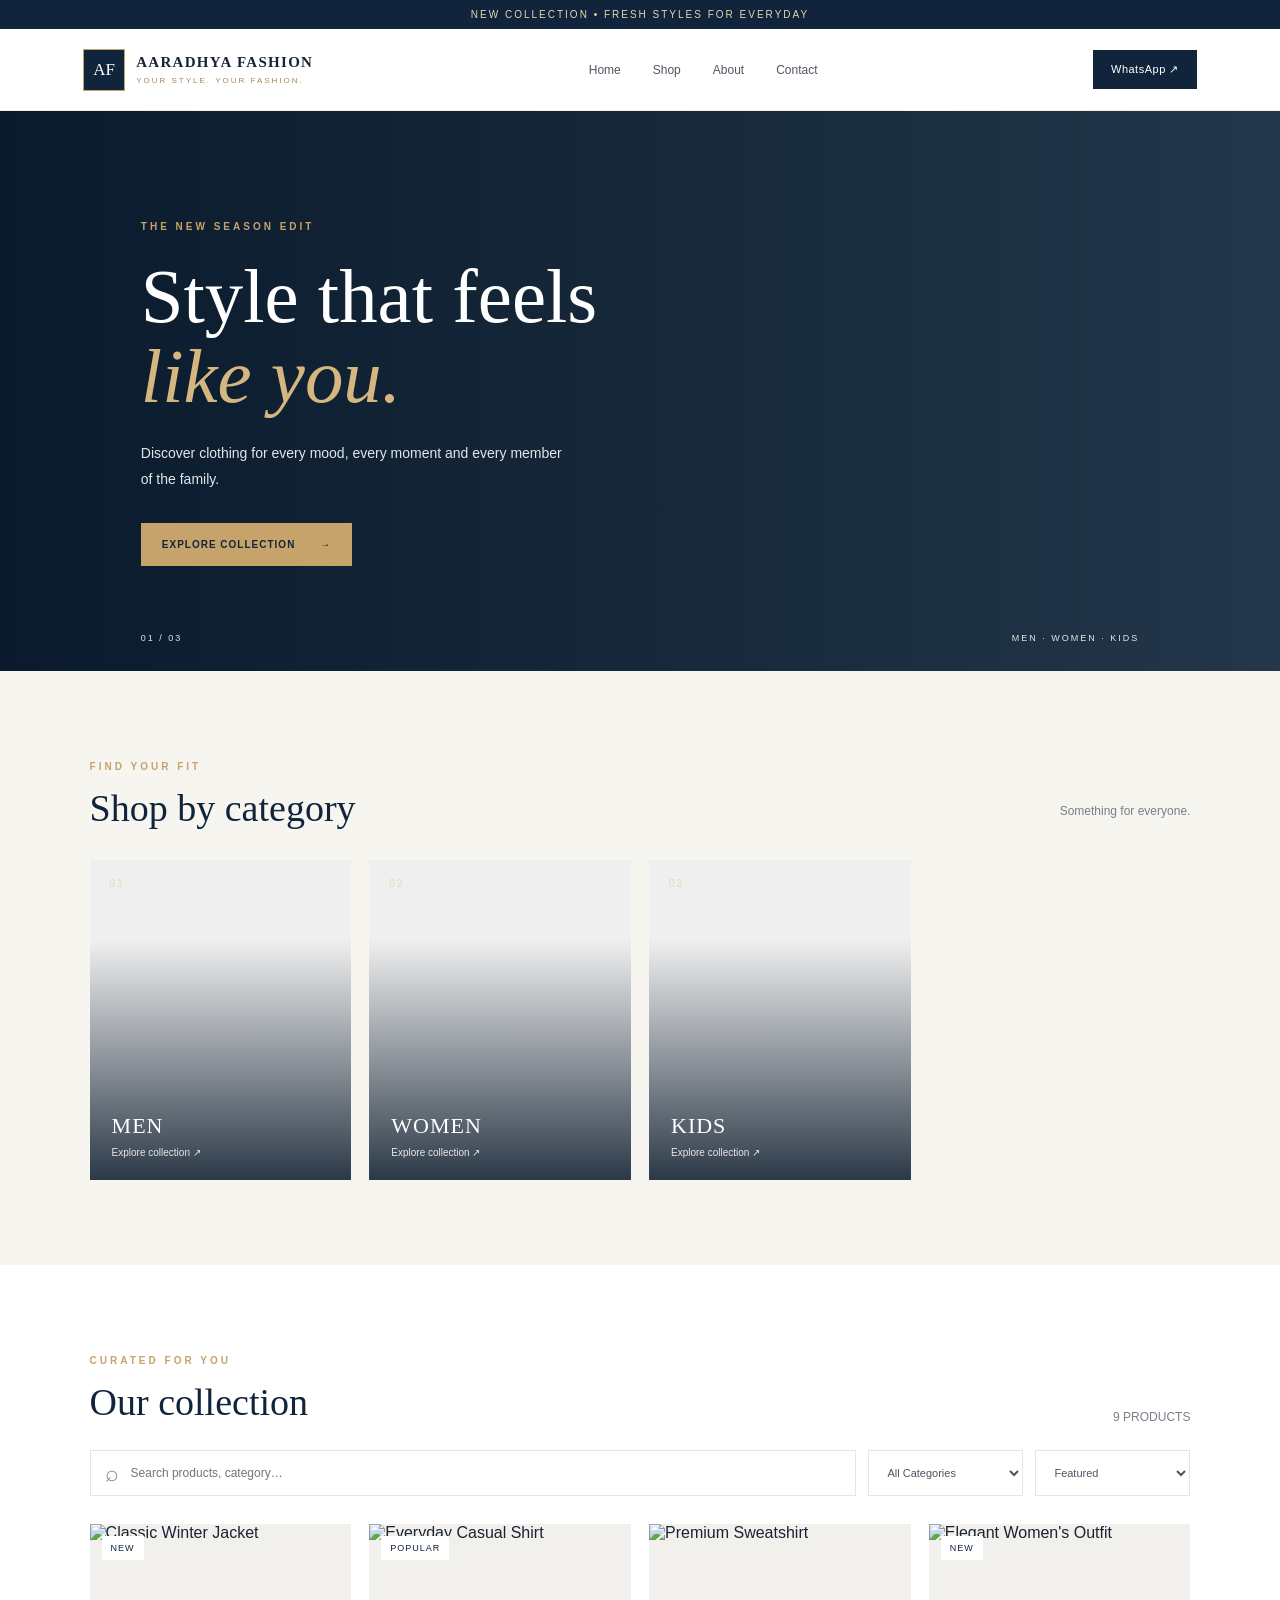
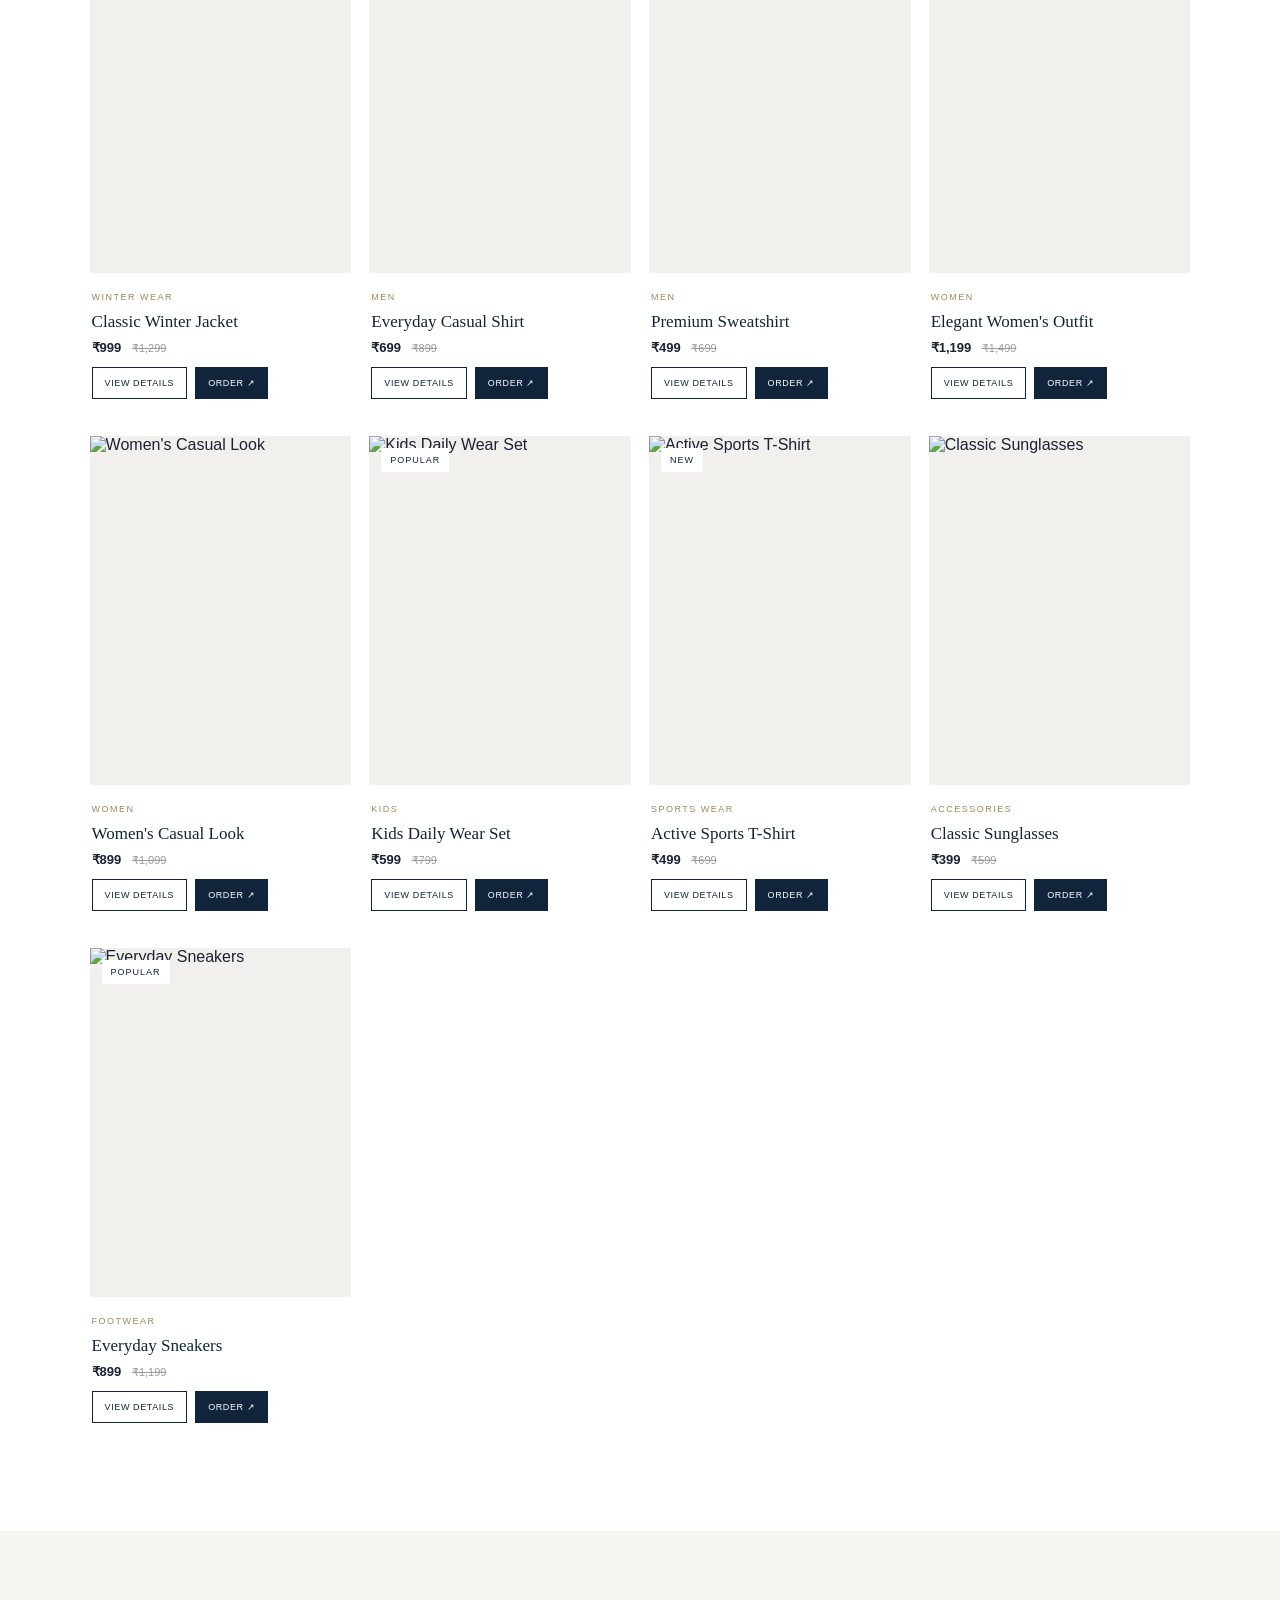
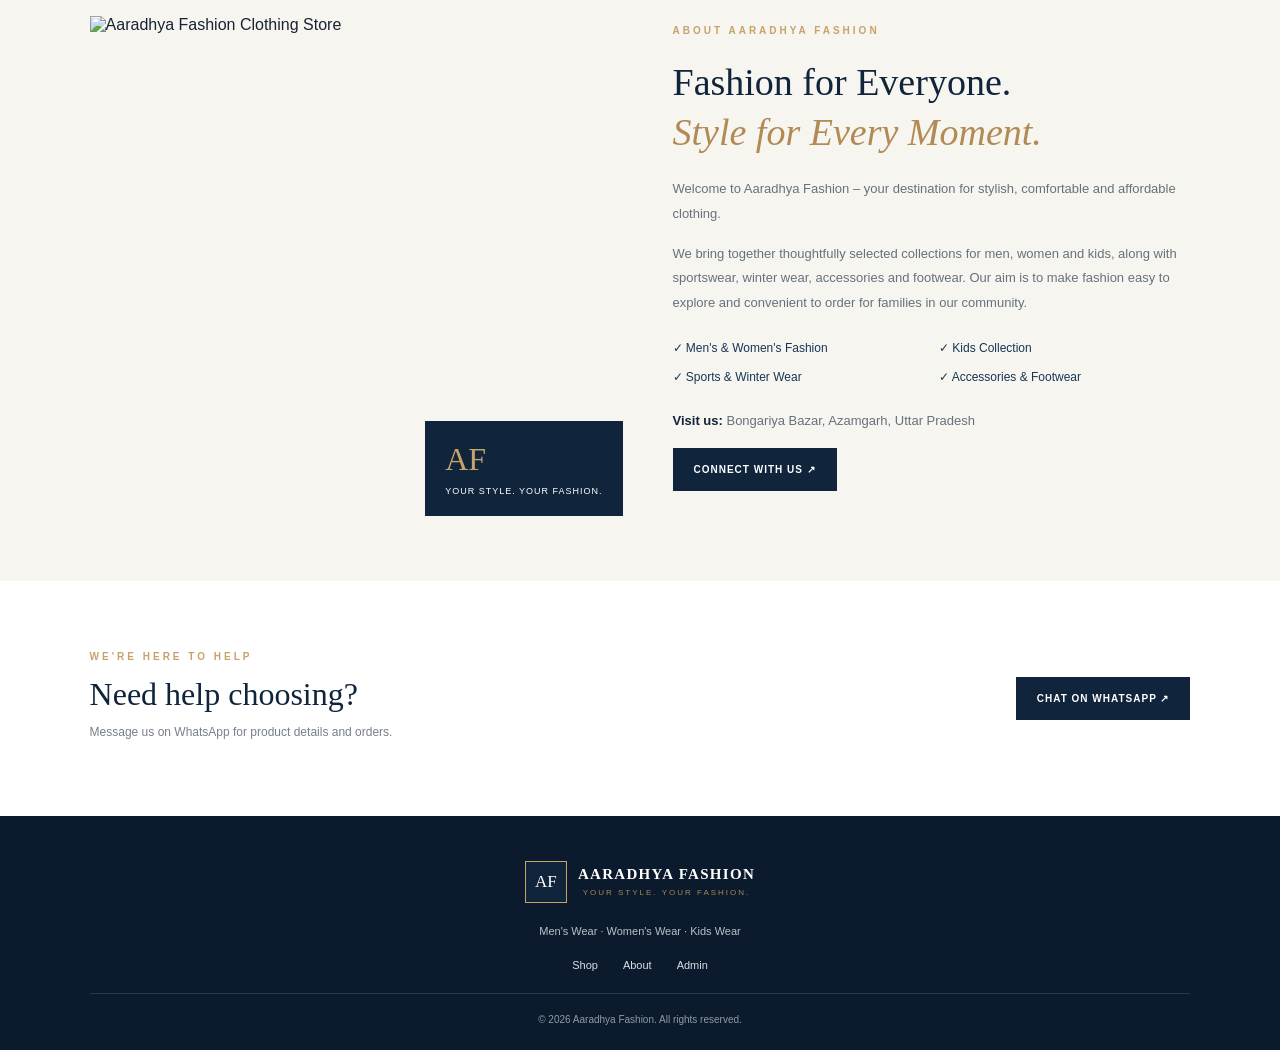
==== index.html @ 0792e6b1 "Update index.html" ====
<!doctype html>
<html lang="en">
<head>
  <meta charset="UTF-8">
  <meta name="viewport" content="width=device-width, initial-scale=1">
  <meta name="theme-color" content="#10243b">
  <meta name="description" content="Explore the latest clothing collection at Aaradhya Fashion.">
  <title>Aaradhya Fashion | Your Style. Your Fashion.</title>
  <link rel="stylesheet" href="style.css">
</head>
<body>
  <div class="announcement">NEW COLLECTION • FRESH STYLES FOR EVERYDAY</div>
  <header class="site-header">
    <a class="brand" href="index.html" aria-label="Aaradhya Fashion home">
      <span class="brand-mark">AF</span>
      <span><strong>AARADHYA FASHION</strong><small>YOUR STYLE. YOUR FASHION.</small></span>
    </a>
    <button class="menu-toggle" id="menuToggle" aria-label="Toggle menu">☰</button>
    <nav id="mainNav">
      <a href="#home">Home</a><a href="#shop">Shop</a>
      <a href="#about">About</a><a href="#contact">Contact</a>
    </nav>
    <a class="header-wa" id="headerWhatsApp" href="https://wa.me/918931911428" target="_blank" rel="noopener">WhatsApp ↗</a>
  </header>

  <main>
    <section class="hero" id="home">
      <div class="hero-shade"></div>
      <div class="hero-copy">
        <span class="eyebrow">THE NEW SEASON EDIT</span>
        <h1>Style that feels<br><em>like you.</em></h1>
        <p>Discover clothing for every mood, every moment and every member of the family.</p>
        <a class="button button-gold" href="#shop">EXPLORE COLLECTION <span>→</span></a>
      </div>
      <div class="hero-note"><span>01 / 03</span><span>MEN · WOMEN · KIDS</span></div>
    </section>

    <section class="category-section section-wrap">
      <div class="section-heading"><div><span class="eyebrow">FIND YOUR FIT</span><h2>Shop by category</h2></div><p>Something for everyone.</p></div>
      <div class="category-cards">
        <button class="category-card men-card" data-category="Men"><span>01</span><strong>MEN</strong><small>Explore collection ↗</small></button>
        <button class="category-card women-card" data-category="Women"><span>02</span><strong>WOMEN</strong><small>Explore collection ↗</small></button>
        <button class="category-card kids-card" data-category="Kids"><span>03</span><strong>KIDS</strong><small>Explore collection ↗</small></button>
      </div>
    </section>

    <section class="shop-section section-wrap" id="shop">
      <div class="section-heading shop-heading">
        <div><span class="eyebrow">CURATED FOR YOU</span><h2>Our collection</h2></div>
        <span class="product-count" id="productCount">Loading collection…</span>
      </div>
      <div class="shop-controls">
        <label class="search-field"><span>⌕</span><input id="searchInput" type="search" placeholder="Search products, category…" autocomplete="off"></label>
        <select id="categoryFilter" aria-label="Filter by category">
          <option value="All">All Categories</option>
          <option value="Men">Men's Wear</option><option value="Women">Women's Wear</option>
          <option value="Kids">Kids Wear</option><option value="Sports Wear">Sports Wear</option>
          <option value="Winter Wear">Winter Wear</option><option value="Accessories">Accessories</option>
          <option value="Footwear">Footwear</option>
        </select>
        <select id="sortFilter" aria-label="Sort products">
          <option value="featured">Featured</option><option value="low">Price: Low to High</option><option value="high">Price: High to Low</option><option value="new">Newest first</option>
        </select>
      </div>
      <div class="product-grid" id="productGrid" aria-live="polite"></div>
      <div class="empty-state hidden" id="emptyState"><span>✧</span><h3>No products found</h3><p>Try another search or category.</p></div>
    </section>

    <section class="about-section" id="about">
      <div class="about-container">
        <div class="about-image">
          <img src="assets/images/aaradhya-storefront.png" alt="Aaradhya Fashion Clothing Store" loading="lazy">
          <div class="about-label"><strong>AF</strong><span>YOUR STYLE. YOUR FASHION.</span></div>
        </div>
        <div class="about-content">
          <span class="eyebrow">ABOUT AARADHYA FASHION</span>
          <h2>Fashion for Everyone.<br><em>Style for Every Moment.</em></h2>
          <p>Welcome to Aaradhya Fashion – your destination for stylish, comfortable and affordable clothing.</p>
          <p>We bring together thoughtfully selected collections for men, women and kids, along with sportswear, winter wear, accessories and footwear. Our aim is to make fashion easy to explore and convenient to order for families in our community.</p>
          <div class="about-points"><div>✓ Men's & Women's Fashion</div><div>✓ Kids Collection</div><div>✓ Sports & Winter Wear</div><div>✓ Accessories & Footwear</div></div>
          <p class="store-address"><strong>Visit us:</strong> Bongariya Bazar, Azamgarh, Uttar Pradesh</p>
          <a href="https://wa.me/918931911428" class="button button-navy" target="_blank" rel="noopener">CONNECT WITH US ↗</a>
        </div>
      </div>
    </section>

    <section class="contact-strip section-wrap" id="contact">
      <div><span class="eyebrow">WE'RE HERE TO HELP</span><h2>Need help choosing?</h2><p>Message us on WhatsApp for product details and orders.</p></div>
      <a class="button button-navy" id="contactWhatsApp" href="https://wa.me/918931911428" target="_blank" rel="noopener">CHAT ON WHATSAPP ↗</a>
    </section>
  </main>

  <footer class="site-footer">
    <a class="brand footer-brand" href="#home"><span class="brand-mark">AF</span><span><strong>AARADHYA FASHION</strong><small>YOUR STYLE. YOUR FASHION.</small></span></a>
    <p>Men's Wear · Women's Wear · Kids Wear</p>
    <div class="footer-links"><a href="#shop">Shop</a><a href="#about">About</a><a href="admin.html">Admin</a></div>
    <small>© <span id="year"></span> Aaradhya Fashion. All rights reserved.</small>
  </footer>

  <dialog class="product-dialog" id="productDialog">
    <button class="dialog-close" id="dialogClose" aria-label="Close">×</button>
    <div id="dialogContent"></div>
  </dialog>
  <script src="products.js"></script>
  <script src="app.js"></script>
</body>
</html>
---- style.css ----
:root{--navy:#10243b;--navy2:#183653;--gold:#c5a36b;--cream:#f7f5f0;--ink:#182333;--muted:#777f89;--line:#e6e5e1;--white:#fff}
*{box-sizing:border-box}html{scroll-behavior:smooth}body{margin:0;background:#fff;color:var(--ink);font-family:Arial,Helvetica,sans-serif}a{color:inherit;text-decoration:none}button,input,select{font:inherit}.announcement{background:var(--navy);color:#e9d5b1;text-align:center;padding:9px 12px;font-size:10px;letter-spacing:2px}.site-header{height:82px;padding:0 6.5%;display:flex;align-items:center;justify-content:space-between;background:#fff;position:sticky;top:0;z-index:20;border-bottom:1px solid #f0efec}.brand{display:flex;align-items:center;gap:11px}.brand-mark{width:42px;height:42px;display:grid;place-items:center;background:var(--navy);color:#fff;font-family:Georgia,serif;font-size:17px;border:1px solid var(--gold)}.brand strong{display:block;font-family:Georgia,serif;font-size:15px;letter-spacing:1.3px}.brand small{display:block;color:#a88756;font-size:8px;letter-spacing:2px;margin-top:5px}.site-header nav{display:flex;gap:32px}.site-header nav a{font-size:12px;color:#4d5661}.site-header nav a:hover,.footer-links a:hover{color:var(--gold)}.header-wa{font-size:11px;background:var(--navy);color:#fff;padding:13px 18px;letter-spacing:.5px}.menu-toggle{display:none;border:0;background:none;font-size:24px;color:var(--navy)}.hero{height:560px;position:relative;background:#263a4d url('https://images.unsplash.com/photo-1483985988355-763728e1935b?auto=format&fit=crop&w=2000&q=85') center 38%/cover;display:flex;align-items:center;padding:0 11%;color:#fff}.hero-shade{position:absolute;inset:0;background:linear-gradient(90deg,rgba(8,24,42,.92),rgba(8,24,42,.56) 48%,rgba(8,24,42,.08))}.hero-copy{position:relative;max-width:570px}.eyebrow{font-size:10px;letter-spacing:3px;color:var(--gold);font-weight:bold}.hero h1{font:normal clamp(48px,6vw,78px)/1.04 Georgia,serif;margin:23px 0}.hero h1 em,.story-copy h2 em{color:#d5b681;font-weight:normal}.hero-copy p{font-size:14px;line-height:1.9;color:#e2e6e9;max-width:430px;margin-bottom:30px}.button{display:inline-flex;align-items:center;gap:25px;padding:16px 21px;font-size:10px;letter-spacing:1px;font-weight:bold}.button-gold{background:var(--gold);color:#14243a}.button-navy{background:var(--navy);color:#fff}.hero-note{position:absolute;bottom:28px;left:11%;right:11%;display:flex;justify-content:space-between;font-size:9px;letter-spacing:2px;color:#e5e8eb}.section-wrap{padding-left:7%;padding-right:7%}.category-section{padding-top:85px;padding-bottom:85px;background:var(--cream)}.section-heading{display:flex;align-items:end;justify-content:space-between;margin-bottom:30px}.section-heading h2,.story-copy h2,.contact-strip h2{font:normal 38px Georgia,serif;margin:12px 0 0;color:var(--navy)}.section-heading>p,.product-count{font-size:12px;color:var(--muted)}.category-cards{display:grid;grid-template-columns:repeat(3,1fr);gap:20px}.category-card{height:320px;position:relative;border:0;text-align:left;color:#fff;display:flex;flex-direction:column;justify-content:flex-end;padding:28px;cursor:pointer;background-size:cover;background-position:center;overflow:hidden}.category-card:before{content:"";position:absolute;inset:0;background:linear-gradient(0deg,rgba(9,25,42,.8),transparent 75%);transition:.3s}.category-card:hover:before{background:linear-gradient(0deg,rgba(9,25,42,.9),rgba(9,25,42,.08))}.category-card>*{position:relative}.category-card span{position:absolute;top:22px;left:25px;font-size:10px;letter-spacing:2px;color:#ead6b2}.category-card strong{font:normal 32px Georgia,serif;letter-spacing:2px}.category-card small{font-size:10px;margin-top:9px;color:#e7e7e7}.men-card{background-image:url('https://images.unsplash.com/photo-1515886657613-9f3515b0c78f?auto=format&fit=crop&w=900&q=80')}.women-card{background-image:url('https://images.unsplash.com/photo-1539109136881-3be0616acf4b?auto=format&fit=crop&w=900&q=80')}.kids-card{background-image:url('https://images.unsplash.com/photo-1519238263530-99bdd11df2ea?auto=format&fit=crop&w=900&q=80')}.shop-section{padding-top:85px;padding-bottom:95px}.shop-heading{margin-bottom:26px}.shop-controls{display:flex;gap:12px;margin-bottom:28px}.search-field{height:46px;border:1px solid var(--line);display:flex;align-items:center;gap:10px;padding:0 14px;flex:1}.search-field span{font-size:23px;color:#9a8a70}.search-field input{border:0;outline:0;width:100%;font-size:12px}.shop-controls select{border:1px solid var(--line);background:#fff;padding:0 14px;min-width:155px;color:#4c5662;font-size:11px}.product-grid{display:grid;grid-template-columns:repeat(4,minmax(0,1fr));gap:24px 18px}.product-card{min-width:0}.product-image-wrap{position:relative;background:#f1f0ed;overflow:hidden;aspect-ratio:3/4;cursor:pointer}.product-image-wrap img{width:100%;height:100%;object-fit:cover;display:block;transition:transform .5s}.product-card:hover .product-image-wrap img{transform:scale(1.04)}.product-tag{position:absolute;top:12px;left:12px;background:#fff;color:var(--navy);padding:7px 9px;font-size:9px;letter-spacing:1px}.product-info{padding:13px 2px}.product-category{font-size:9px;letter-spacing:1.5px;color:#a18456;text-transform:uppercase}.product-info h3{font:normal 17px Georgia,serif;margin:8px 0;color:var(--navy)}.product-price{font-size:13px;font-weight:bold}.old-price{font-size:11px;color:#9a9a9a;text-decoration:line-through;margin-left:7px;font-weight:normal}.product-actions{display:flex;gap:8px;margin-top:12px}.small-button{border:1px solid var(--navy);background:#fff;color:var(--navy);padding:10px 12px;font-size:9px;letter-spacing:.6px;cursor:pointer}.small-button.primary{background:var(--navy);color:#fff}.empty-state{text-align:center;padding:55px 15px;color:var(--muted)}.empty-state span{font-size:30px;color:var(--gold)}.empty-state h3{font:normal 25px Georgia,serif;color:var(--navy)}.hidden{display:none!important}.story-section{display:grid;grid-template-columns:1fr 1fr;background:var(--navy);color:#fff;min-height:430px}.story-image{background:url('https://images.unsplash.com/photo-1485230895905-ec40ba36b9bc?auto=format&fit=crop&w=1200&q=85') center/cover}.story-copy{padding:75px 12%;align-self:center}.story-copy h2{color:#fff;line-height:1.25;margin:18px 0}.story-copy p{font-size:13px;line-height:1.9;color:#d3dbe2;max-width:450px;margin:22px 0}.text-link{font-size:10px;letter-spacing:1.5px;color:#e3c28f}.contact-strip{padding-top:65px;padding-bottom:65px;display:flex;align-items:center;justify-content:space-between}.contact-strip h2{font-size:32px}.contact-strip p{font-size:12px;color:var(--muted)}.site-footer{background:#0b1b2d;color:#fff;padding:45px 7% 25px;text-align:center}.footer-brand{justify-content:center}.footer-brand .brand-mark{border-color:#c5a36b}.site-footer p{font-size:11px;color:#b8c1ca;margin:22px 0}.footer-links{display:flex;justify-content:center;gap:25px;margin:22px}.footer-links a{font-size:11px;color:#d9dfe5}.site-footer>small{display:block;border-top:1px solid #28394b;padding-top:20px;color:#8e9ba8;font-size:10px}.product-dialog{border:0;padding:0;width:min(760px,92vw);max-width:none;box-shadow:0 20px 80px #0005}.product-dialog::backdrop{background:#07182bbd}.dialog-close{position:absolute;right:12px;top:8px;border:0;background:#fff;width:34px;height:34px;border-radius:50%;font-size:24px;cursor:pointer;z-index:2}.dialog-layout{display:grid;grid-template-columns:1fr 1fr}.dialog-layout img{width:100%;height:100%;min-height:400px;object-fit:cover}.dialog-details{padding:45px 30px}.dialog-details h2{font:normal 29px Georgia,serif;color:var(--navy)}.dialog-details p{font-size:13px;line-height:1.8;color:#68717a}.dialog-details label{display:block;font-size:11px;margin:18px 0 7px}.dialog-details select{width:100%;padding:12px;border:1px solid var(--line)}.dialog-details .button{margin-top:22px}.admin-body{background:#f4f6f8;min-height:100vh}.admin-login{max-width:420px;margin:9vh auto;background:#fff;padding:35px;box-shadow:0 12px 40px #10243b12}.admin-login h1{font:normal 30px Georgia,serif;color:var(--navy)}.admin-login p{font-size:12px;line-height:1.7;color:var(--muted)}.admin-login label,.form-field label{display:block;font-size:11px;margin:15px 0 7px}.admin-login input,.form-field input,.form-field textarea,.form-field select{width:100%;padding:12px;border:1px solid #dce1e6;background:#fff}.admin-shell{max-width:1150px;margin:auto;padding:30px 22px}.admin-top{display:flex;align-items:center;justify-content:space-between;margin-bottom:25px}.admin-top h1{font:normal 30px Georgia,serif;color:var(--navy);margin:0}.admin-actions{display:flex;gap:9px}.admin-panel{background:#fff;padding:24px;margin-bottom:20px;border:1px solid #e8ebef}.admin-panel h2{font:normal 22px Georgia,serif;color:var(--navy);margin-top:0}.admin-form-grid{display:grid;grid-template-columns:repeat(2,1fr);gap:0 18px}.form-field.full{grid-column:1/-1}.form-field textarea{min-height:75px;resize:vertical}.admin-table-wrap{overflow:auto}.admin-table{width:100%;border-collapse:collapse;font-size:12px}.admin-table th,.admin-table td{text-align:left;padding:12px;border-bottom:1px solid #edf0f2;white-space:nowrap}.admin-table th{color:#7b8490;font-size:10px;letter-spacing:1px}.admin-notice{padding:12px;background:#fff6e7;color:#795d2e;font-size:11px;line-height:1.6;margin-bottom:18px}.admin-status{font-size:12px;color:#39704c;margin:10px 0}.danger{background:#fff;color:#a22;border-color:#d8a5a5}
@media(max-width:900px){.product-grid{grid-template-columns:repeat(3,minmax(0,1fr))}.site-header{padding:0 4%}.site-header nav{gap:17px}.hero{padding-left:7%}.hero-note{left:7%;right:7%}}
@media(max-width:650px){.announcement{font-size:8px}.site-header{height:70px}.menu-toggle{display:block;margin-left:auto;margin-right:14px}.site-header nav{display:none;position:absolute;top:70px;left:0;right:0;background:#fff;padding:18px 6%;flex-direction:column;gap:18px;border-top:1px solid var(--line);box-shadow:0 12px 18px #0001}.site-header nav.open{display:flex}.header-wa{padding:11px;font-size:10px}.brand-mark{width:36px;height:36px}.brand strong{font-size:12px}.brand small{font-size:7px}.hero{height:480px;background-position:58% center;padding:0 7%}.hero h1{font-size:54px}.hero-copy p{font-size:12px;max-width:300px}.category-section,.shop-section{padding-top:55px;padding-bottom:55px}.section-heading h2,.story-copy h2{font-size:30px}.category-cards{grid-template-columns:1fr;gap:12px}.category-card{height:210px}.section-heading>p{display:none}.shop-controls{flex-wrap:wrap}.search-field{flex-basis:100%}.shop-controls select{flex:1;min-width:0;height:43px}.product-grid{grid-template-columns:repeat(2,minmax(0,1fr));gap:20px 12px}.product-info h3{font-size:15px}.product-actions{flex-direction:column}.small-button{width:100%}.story-section{grid-template-columns:1fr}.story-image{min-height:270px}.story-copy{padding:48px 7%}.contact-strip{padding-top:45px;padding-bottom:45px;display:block}.contact-strip .button{margin-top:15px}.dialog-layout{grid-template-columns:1fr}.dialog-layout img{height:280px;min-height:0}.dialog-details{padding:25px}.admin-form-grid{grid-template-columns:1fr}.form-field.full{grid-column:auto}.admin-top{align-items:flex-start;gap:15px;flex-direction:column}}

/* V2 category cards and About Us */
.category-cards{display:grid;grid-template-columns:repeat(4,1fr);gap:18px}
.category-card{min-height:250px;position:relative;border:0;text-align:left;color:#fff;display:flex;flex-direction:column;justify-content:flex-end;padding:22px;cursor:pointer;background-size:cover;background-position:center;overflow:hidden}
.category-card:before{content:"";position:absolute;inset:0;background:linear-gradient(0deg,rgba(9,25,42,.85),transparent 75%)}
.category-card>*{position:relative}
.category-card span{position:absolute;top:18px;left:20px;font-size:10px;color:#ead6b2}
.category-card strong{font:normal 22px Georgia,serif;letter-spacing:1px}
.category-card small{font-size:10px;margin-top:8px}
.sports-card{background-image:url('https://images.unsplash.com/photo-1538805060514-97d9cc17730c?w=900')}
.winter-card{background-image:url('https://images.unsplash.com/photo-1544923246-77307dd654cb?w=900')}
.accessories-card{background-image:url('https://images.unsplash.com/photo-1511499767150-a48a237f0083?w=900')}
.footwear-card{background-image:url('https://images.unsplash.com/photo-1542291026-7eec264c27ff?w=900')}
.about-section{padding:85px 7%;background:#f7f5f0}
.about-container{max-width:1250px;margin:auto;display:grid;grid-template-columns:1fr 1fr;gap:65px;align-items:center}
.about-image{position:relative}.about-image img{width:100%;height:480px;object-fit:cover;display:block}
.about-label{position:absolute;bottom:-20px;right:-15px;background:#10243b;color:white;padding:20px;display:grid;gap:8px}
.about-label strong{font:32px Georgia,serif;color:#c5a36b}.about-label span{font-size:9px;letter-spacing:1px}
.about-content h2{font:normal 38px Georgia,serif;color:#10243b;line-height:1.3;margin:20px 0}
.about-content h2 em{color:#b18b53}.about-content p{color:#66717c;font-size:13px;line-height:1.9;margin-bottom:15px}
.about-points{display:grid;grid-template-columns:1fr 1fr;gap:15px;margin:25px 0;font-size:12px;color:#183653}
.store-address strong{color:#10243b}
@media(max-width:900px){.category-cards{grid-template-columns:repeat(3,1fr)}}
@media(max-width:700px){.category-cards{grid-template-columns:repeat(2,1fr);gap:12px}.category-card{min-height:190px;padding:16px}.category-card strong{font-size:18px}.about-container{grid-template-columns:1fr;gap:40px}.about-image img{height:350px}.about-section{padding:55px 6%}.about-content h2{font-size:30px}.about-label{right:0}}
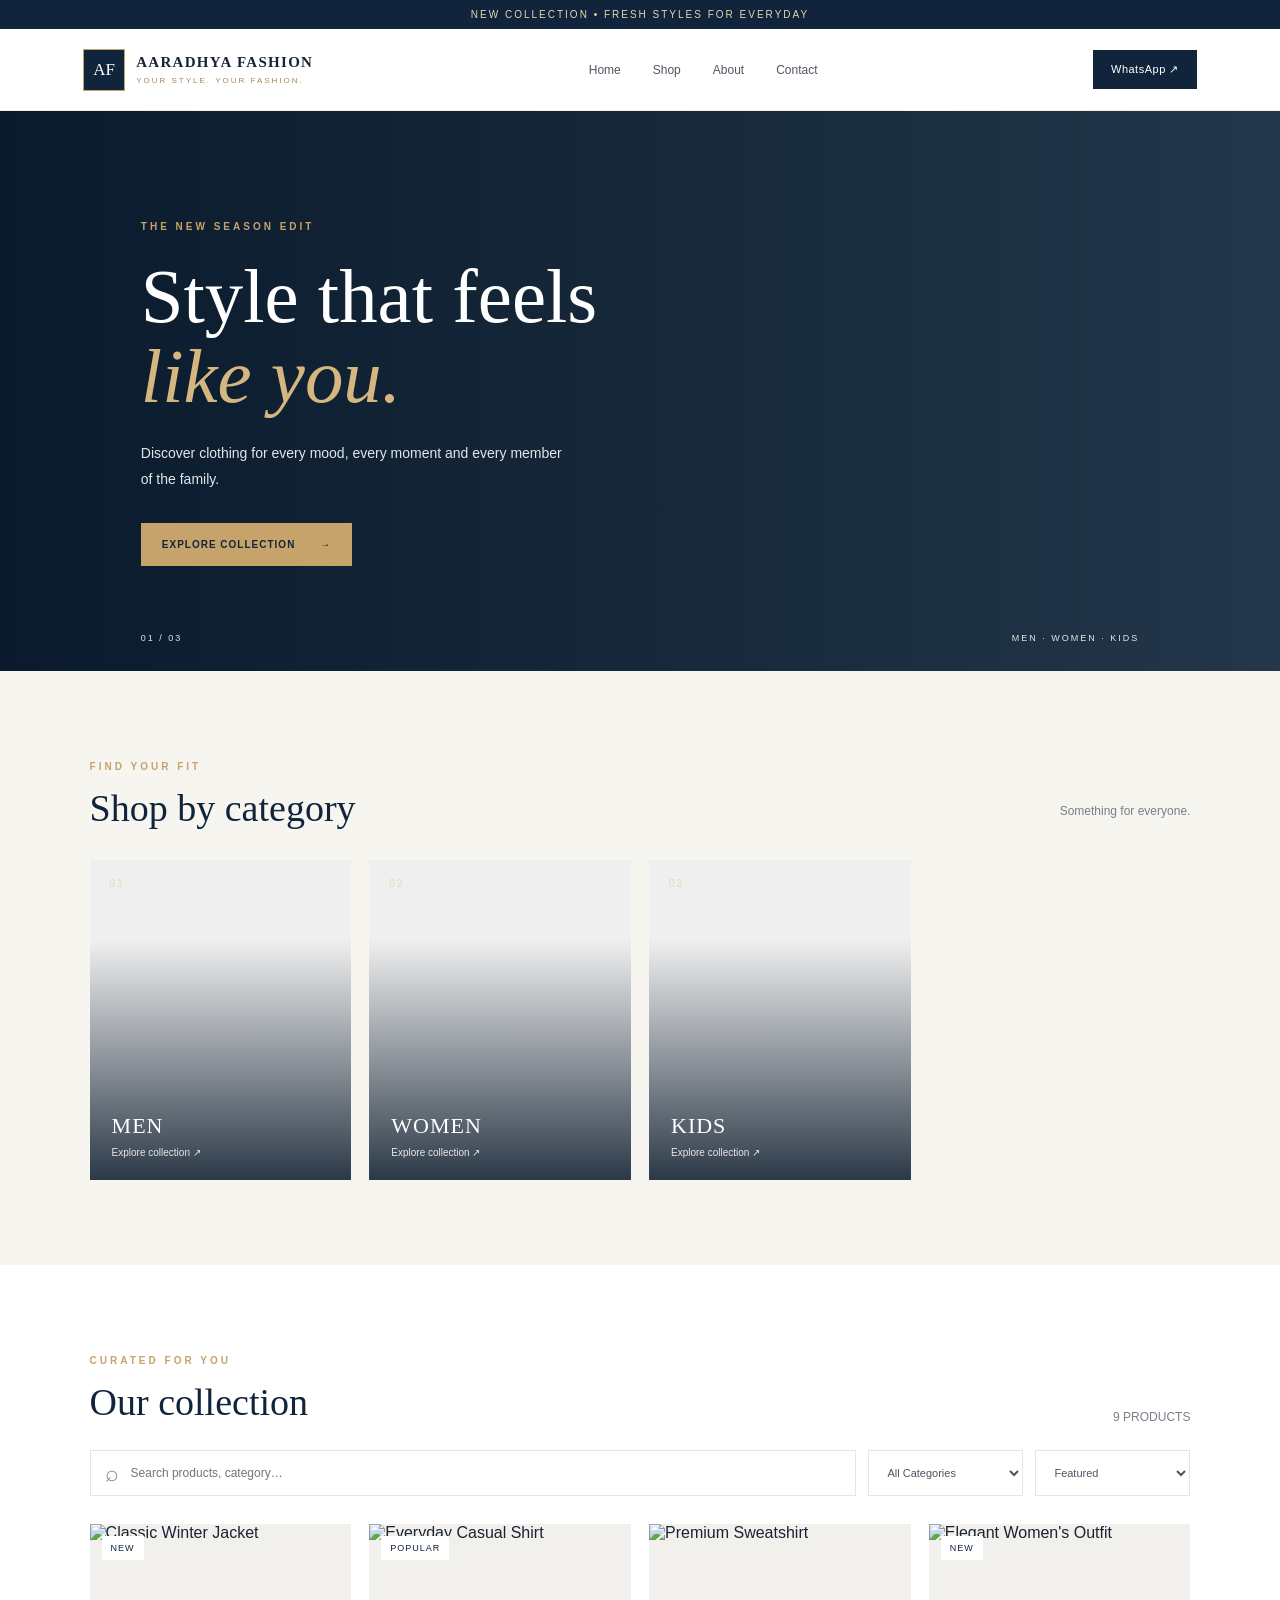
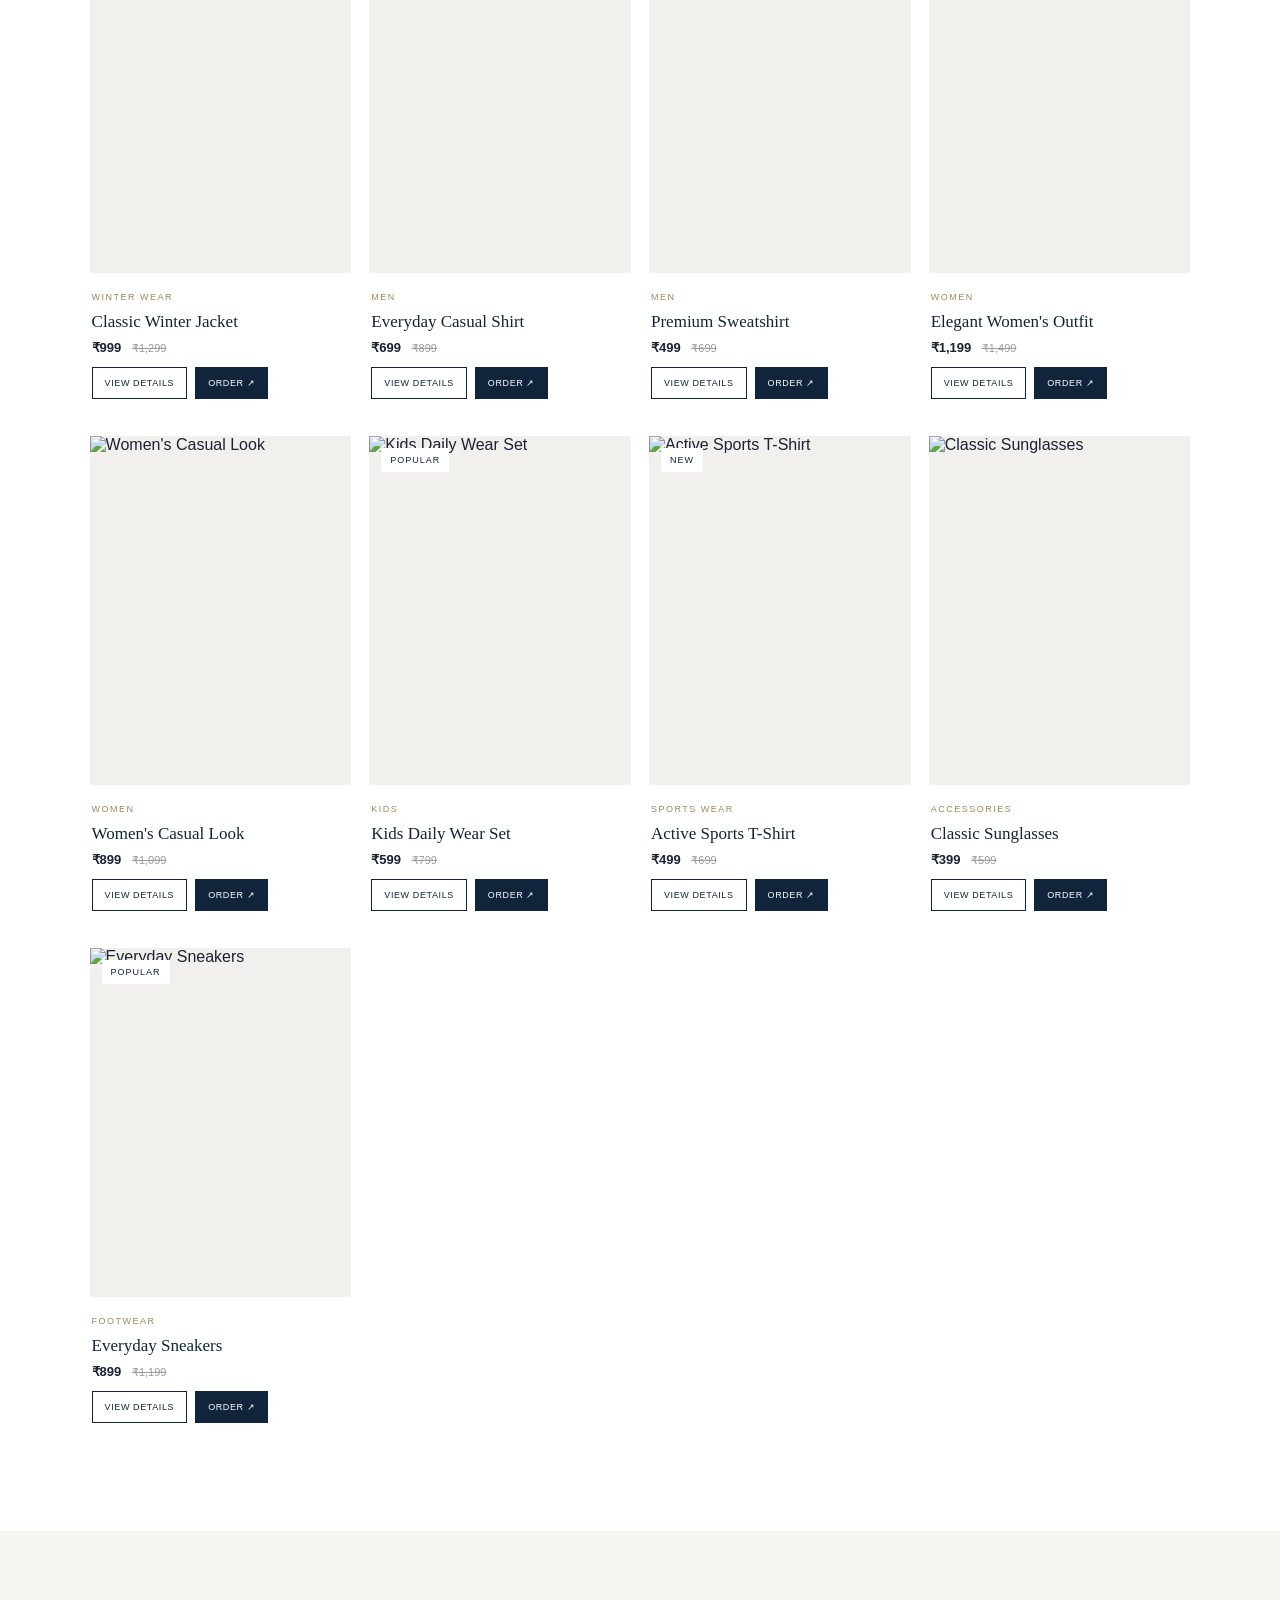
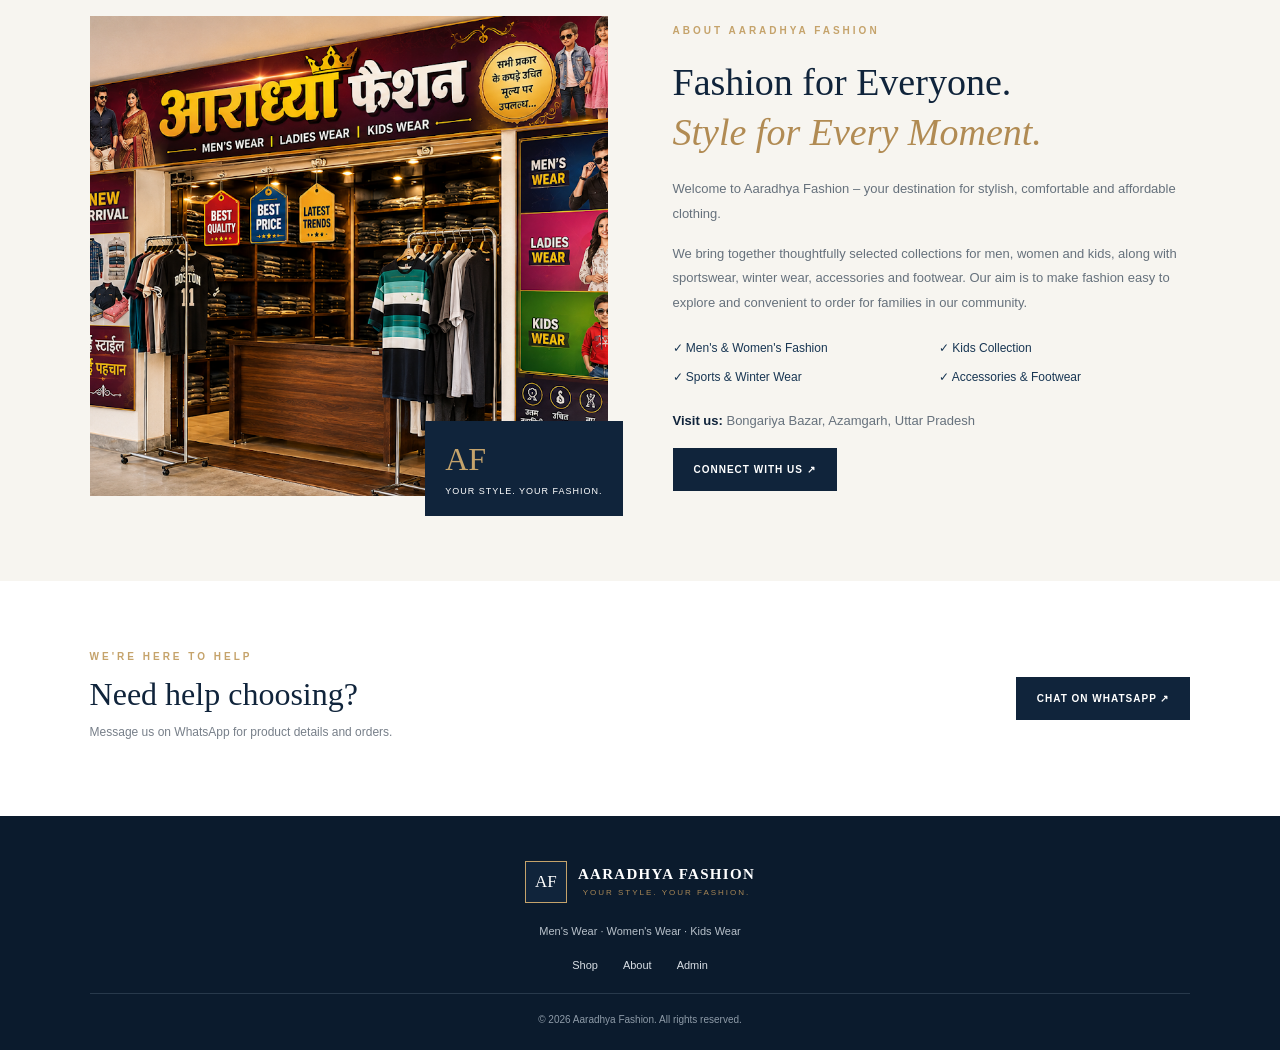
==== commit 5e220273: "Add files via upload" ====
--- a/index.html
+++ b/index.html
@@ -69,7 +69,7 @@
     <section class="about-section" id="about">
       <div class="about-container">
         <div class="about-image">
-          <img src="assets/images/aaradhya-storefront.png" alt="Aaradhya Fashion Clothing Store" loading="lazy">
+          <img src="assets/images/aaradhya-storefront.png" alt="Aaradhya Fashion clothing store" loading="lazy">
           <div class="about-label"><strong>AF</strong><span>YOUR STYLE. YOUR FASHION.</span></div>
         </div>
         <div class="about-content">
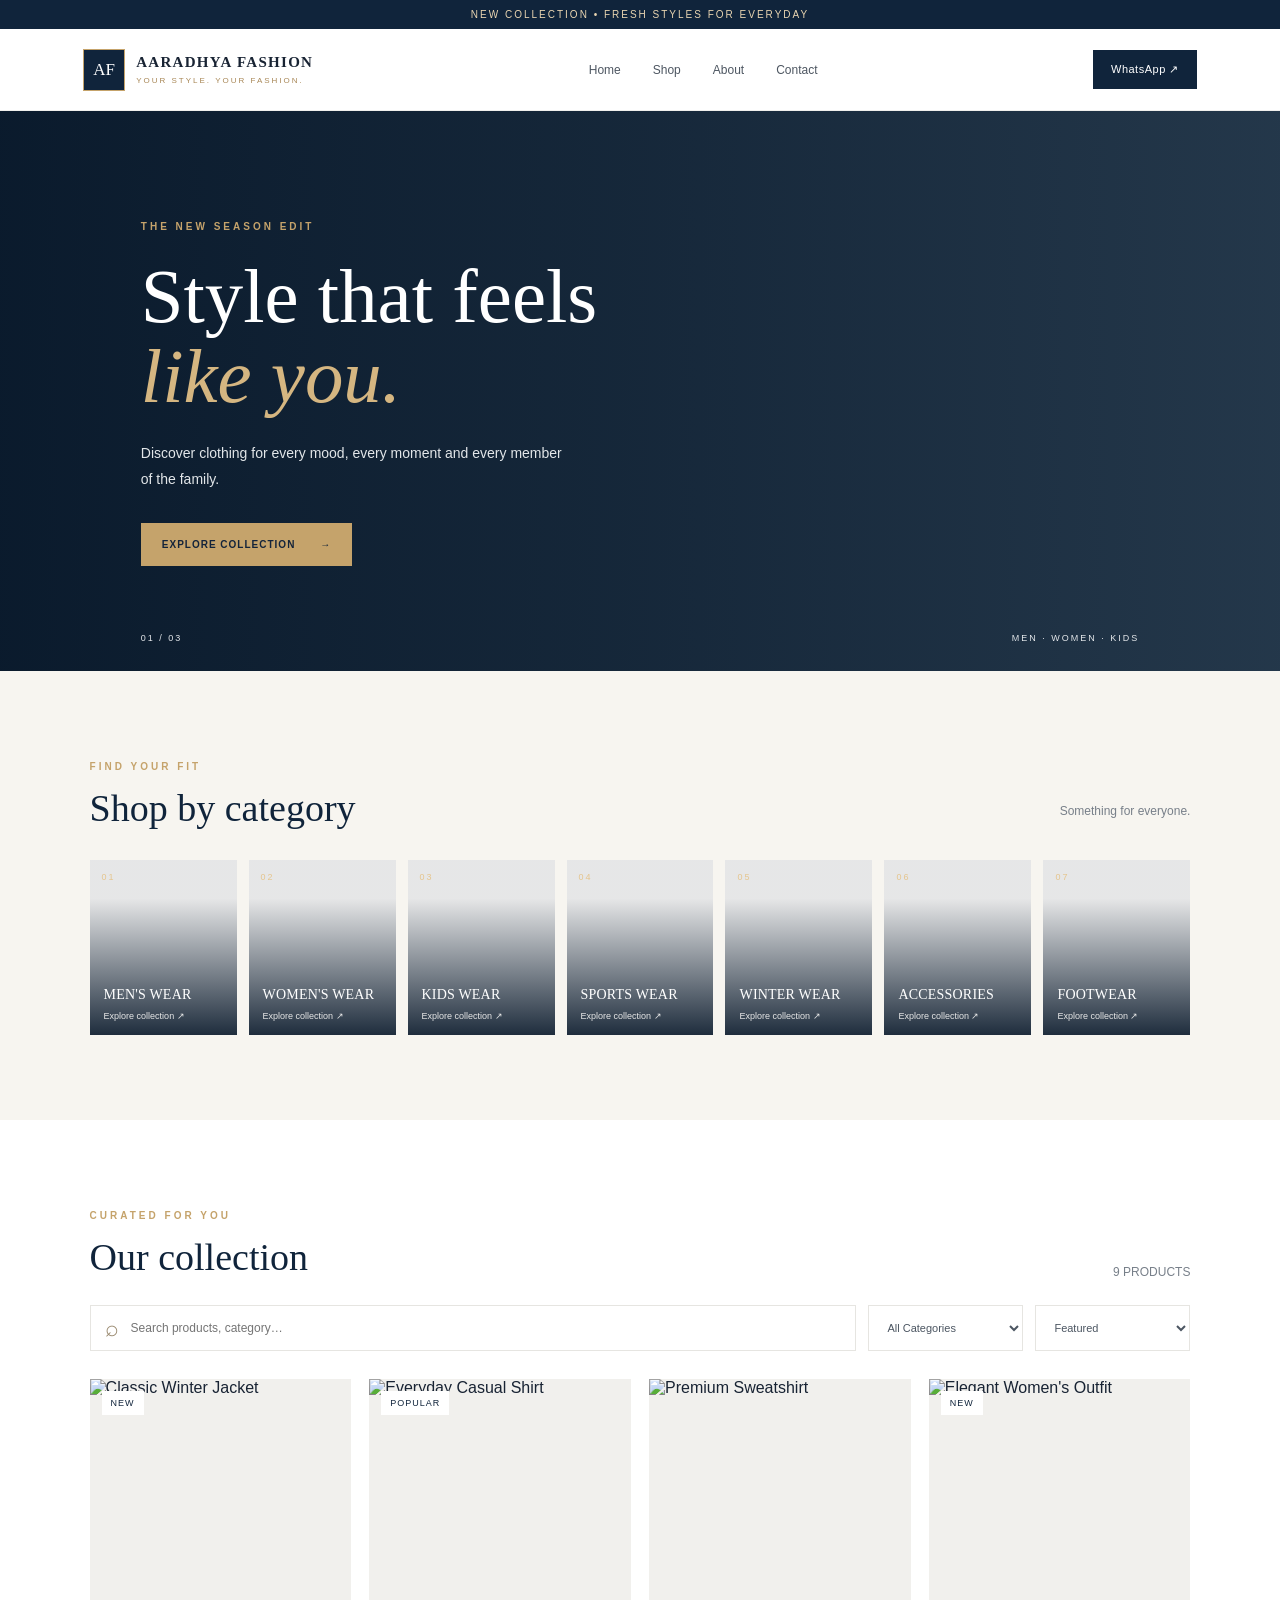
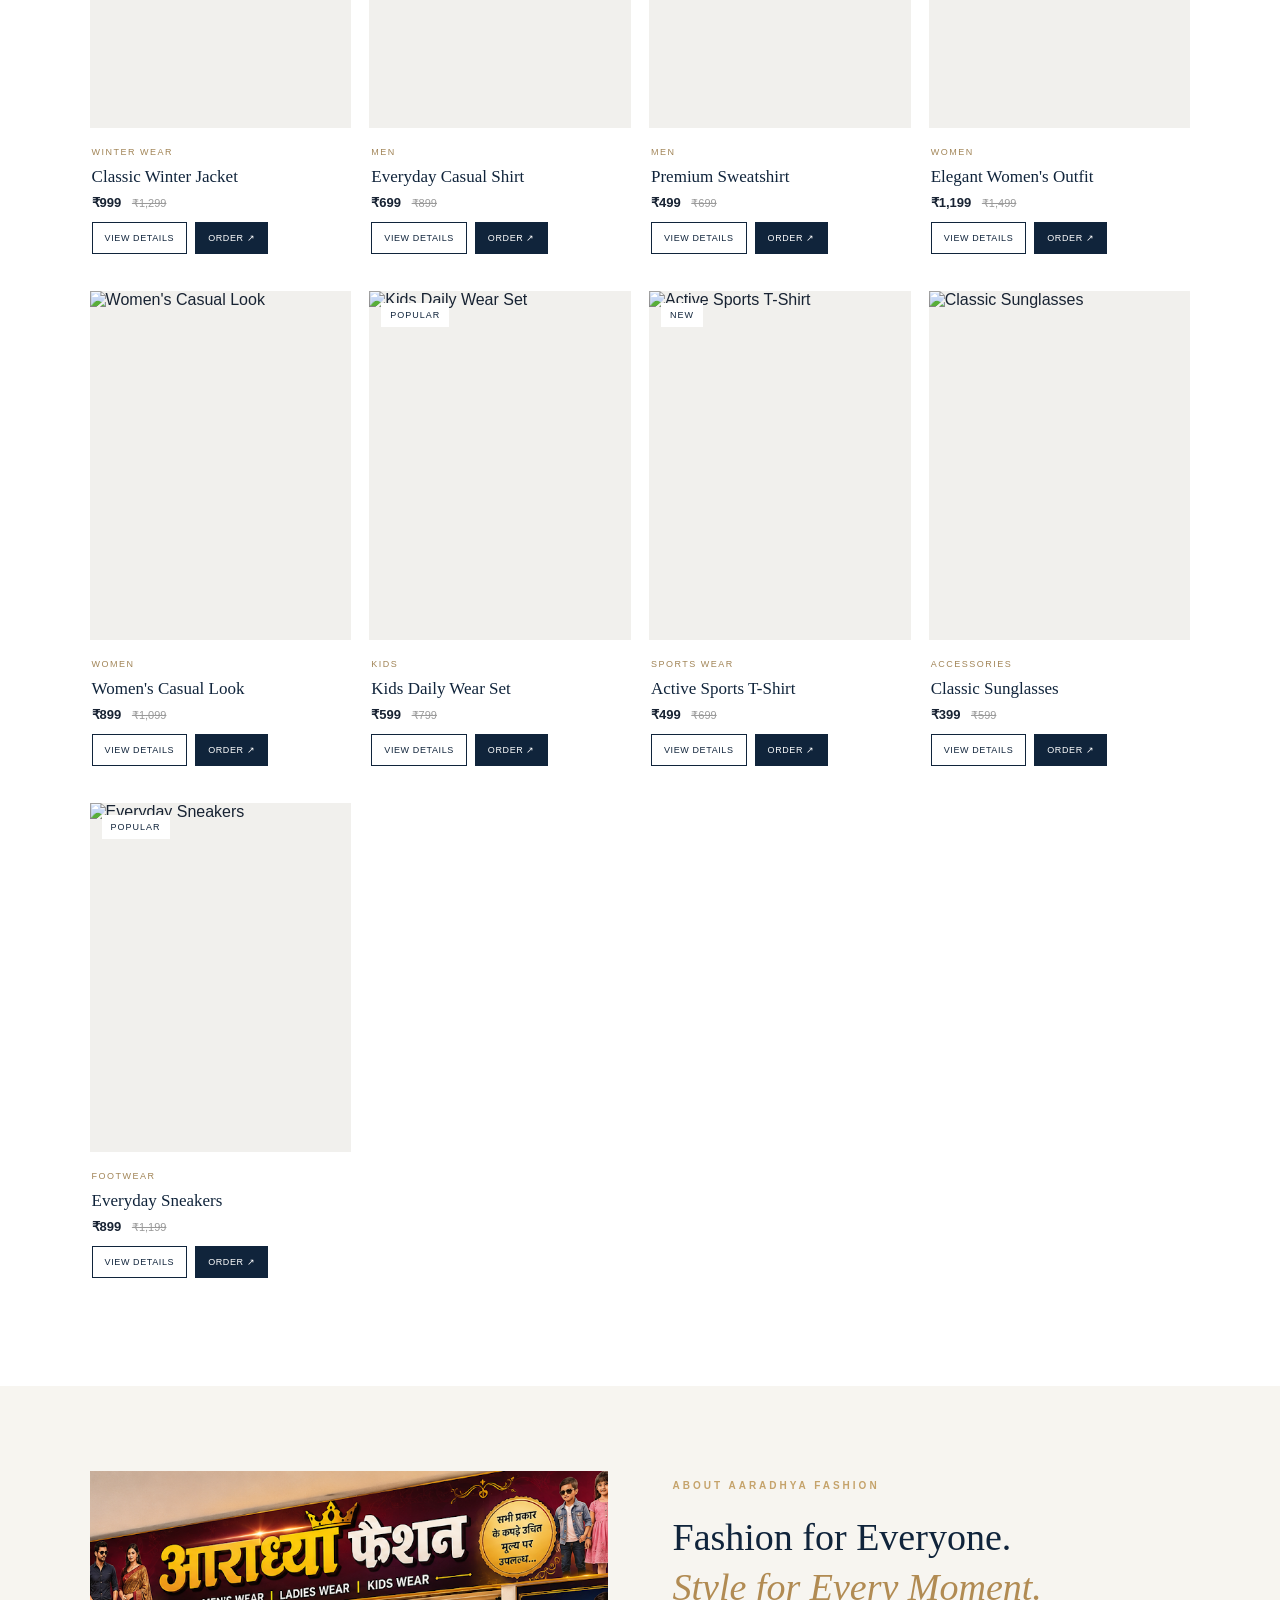
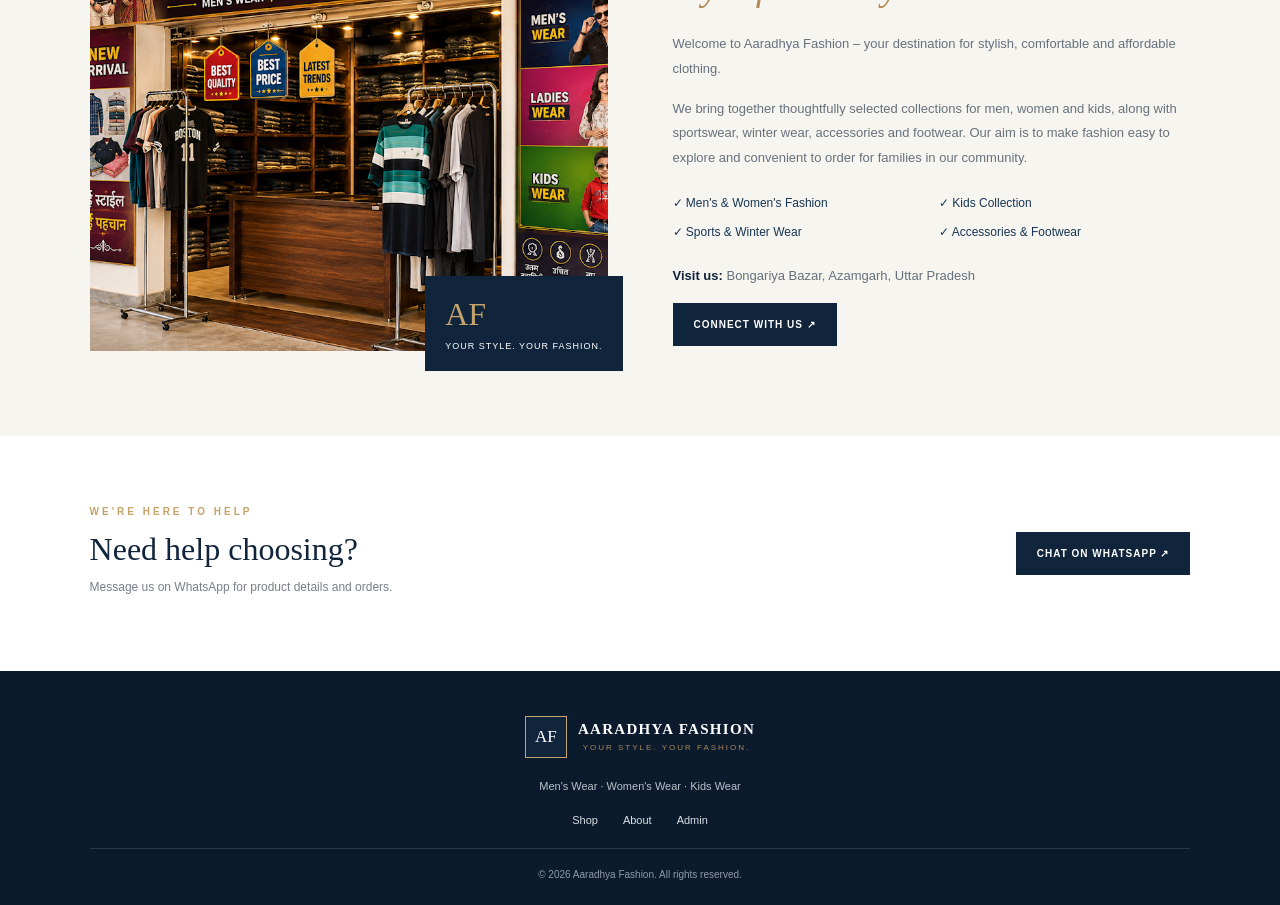
==== commit 5631e1be: "Add files via upload" ====
--- a/index.html
+++ b/index.html
@@ -38,9 +38,13 @@
     <section class="category-section section-wrap">
       <div class="section-heading"><div><span class="eyebrow">FIND YOUR FIT</span><h2>Shop by category</h2></div><p>Something for everyone.</p></div>
       <div class="category-cards">
-        <button class="category-card men-card" data-category="Men"><span>01</span><strong>MEN</strong><small>Explore collection ↗</small></button>
-        <button class="category-card women-card" data-category="Women"><span>02</span><strong>WOMEN</strong><small>Explore collection ↗</small></button>
-        <button class="category-card kids-card" data-category="Kids"><span>03</span><strong>KIDS</strong><small>Explore collection ↗</small></button>
+        <button class="category-card men-card" data-category="Men"><span>01</span><strong>MEN'S WEAR</strong><small>Explore collection ↗</small></button>
+        <button class="category-card women-card" data-category="Women"><span>02</span><strong>WOMEN'S WEAR</strong><small>Explore collection ↗</small></button>
+        <button class="category-card kids-card" data-category="Kids"><span>03</span><strong>KIDS WEAR</strong><small>Explore collection ↗</small></button>
+        <button class="category-card sports-card" data-category="Sports Wear"><span>04</span><strong>SPORTS WEAR</strong><small>Explore collection ↗</small></button>
+        <button class="category-card winter-card" data-category="Winter Wear"><span>05</span><strong>WINTER WEAR</strong><small>Explore collection ↗</small></button>
+        <button class="category-card accessories-card" data-category="Accessories"><span>06</span><strong>ACCESSORIES</strong><small>Explore collection ↗</small></button>
+        <button class="category-card footwear-card" data-category="Footwear"><span>07</span><strong>FOOTWEAR</strong><small>Explore collection ↗</small></button>
       </div>
     </section>
 
@@ -53,9 +57,12 @@
         <label class="search-field"><span>⌕</span><input id="searchInput" type="search" placeholder="Search products, category…" autocomplete="off"></label>
         <select id="categoryFilter" aria-label="Filter by category">
           <option value="All">All Categories</option>
-          <option value="Men">Men's Wear</option><option value="Women">Women's Wear</option>
-          <option value="Kids">Kids Wear</option><option value="Sports Wear">Sports Wear</option>
-          <option value="Winter Wear">Winter Wear</option><option value="Accessories">Accessories</option>
+          <option value="Men">Men's Wear</option>
+          <option value="Women">Women's Wear</option>
+          <option value="Kids">Kids Wear</option>
+          <option value="Sports Wear">Sports Wear</option>
+          <option value="Winter Wear">Winter Wear</option>
+          <option value="Accessories">Accessories</option>
           <option value="Footwear">Footwear</option>
         </select>
         <select id="sortFilter" aria-label="Sort products">
--- a/style.css
+++ b/style.css
@@ -26,3 +26,64 @@
 .store-address strong{color:#10243b}
 @media(max-width:900px){.category-cards{grid-template-columns:repeat(3,1fr)}}
 @media(max-width:700px){.category-cards{grid-template-columns:repeat(2,1fr);gap:12px}.category-card{min-height:190px;padding:16px}.category-card strong{font-size:18px}.about-container{grid-template-columns:1fr;gap:40px}.about-image img{height:350px}.about-section{padding:55px 6%}.about-content h2{font-size:30px}.about-label{right:0}}
+
+
+/* V3 FIX: show all seven category cards */
+.category-cards {
+  display: grid;
+  grid-template-columns: repeat(7, minmax(0, 1fr));
+  gap: 12px;
+  width: 100%;
+}
+
+.category-card {
+  height: 175px;
+  min-height: 175px;
+  min-width: 0;
+  padding: 14px;
+  position: relative;
+  display: flex;
+  flex-direction: column;
+  justify-content: flex-end;
+  text-align: left;
+  color: #fff;
+  cursor: pointer;
+  overflow: hidden;
+  background-size: cover;
+  background-position: center;
+  border: 0;
+  transition: transform .25s ease;
+}
+
+.category-card::before {
+  content: "";
+  position: absolute;
+  inset: 0;
+  background: linear-gradient(0deg, rgba(8,24,42,.90), rgba(8,24,42,.04) 78%);
+}
+
+.category-card > * { position: relative; }
+.category-card span {
+  position: absolute;
+  top: 12px;
+  left: 12px;
+  font-size: 9px;
+  color: #e5c58e;
+}
+.category-card strong {
+  font-family: Georgia, serif;
+  font-size: 14px;
+  line-height: 1.2;
+  letter-spacing: .2px;
+}
+.category-card small { font-size: 9px; margin-top: 7px; }
+.category-card:hover { transform: translateY(-3px); }
+
+@media (max-width: 1100px) {
+  .category-cards { grid-template-columns: repeat(4, minmax(0, 1fr)); }
+}
+@media (max-width: 600px) {
+  .category-cards { grid-template-columns: repeat(2, minmax(0, 1fr)); gap: 10px; }
+  .category-card { height: 155px; min-height: 155px; }
+  .category-card strong { font-size: 14px; }
+}
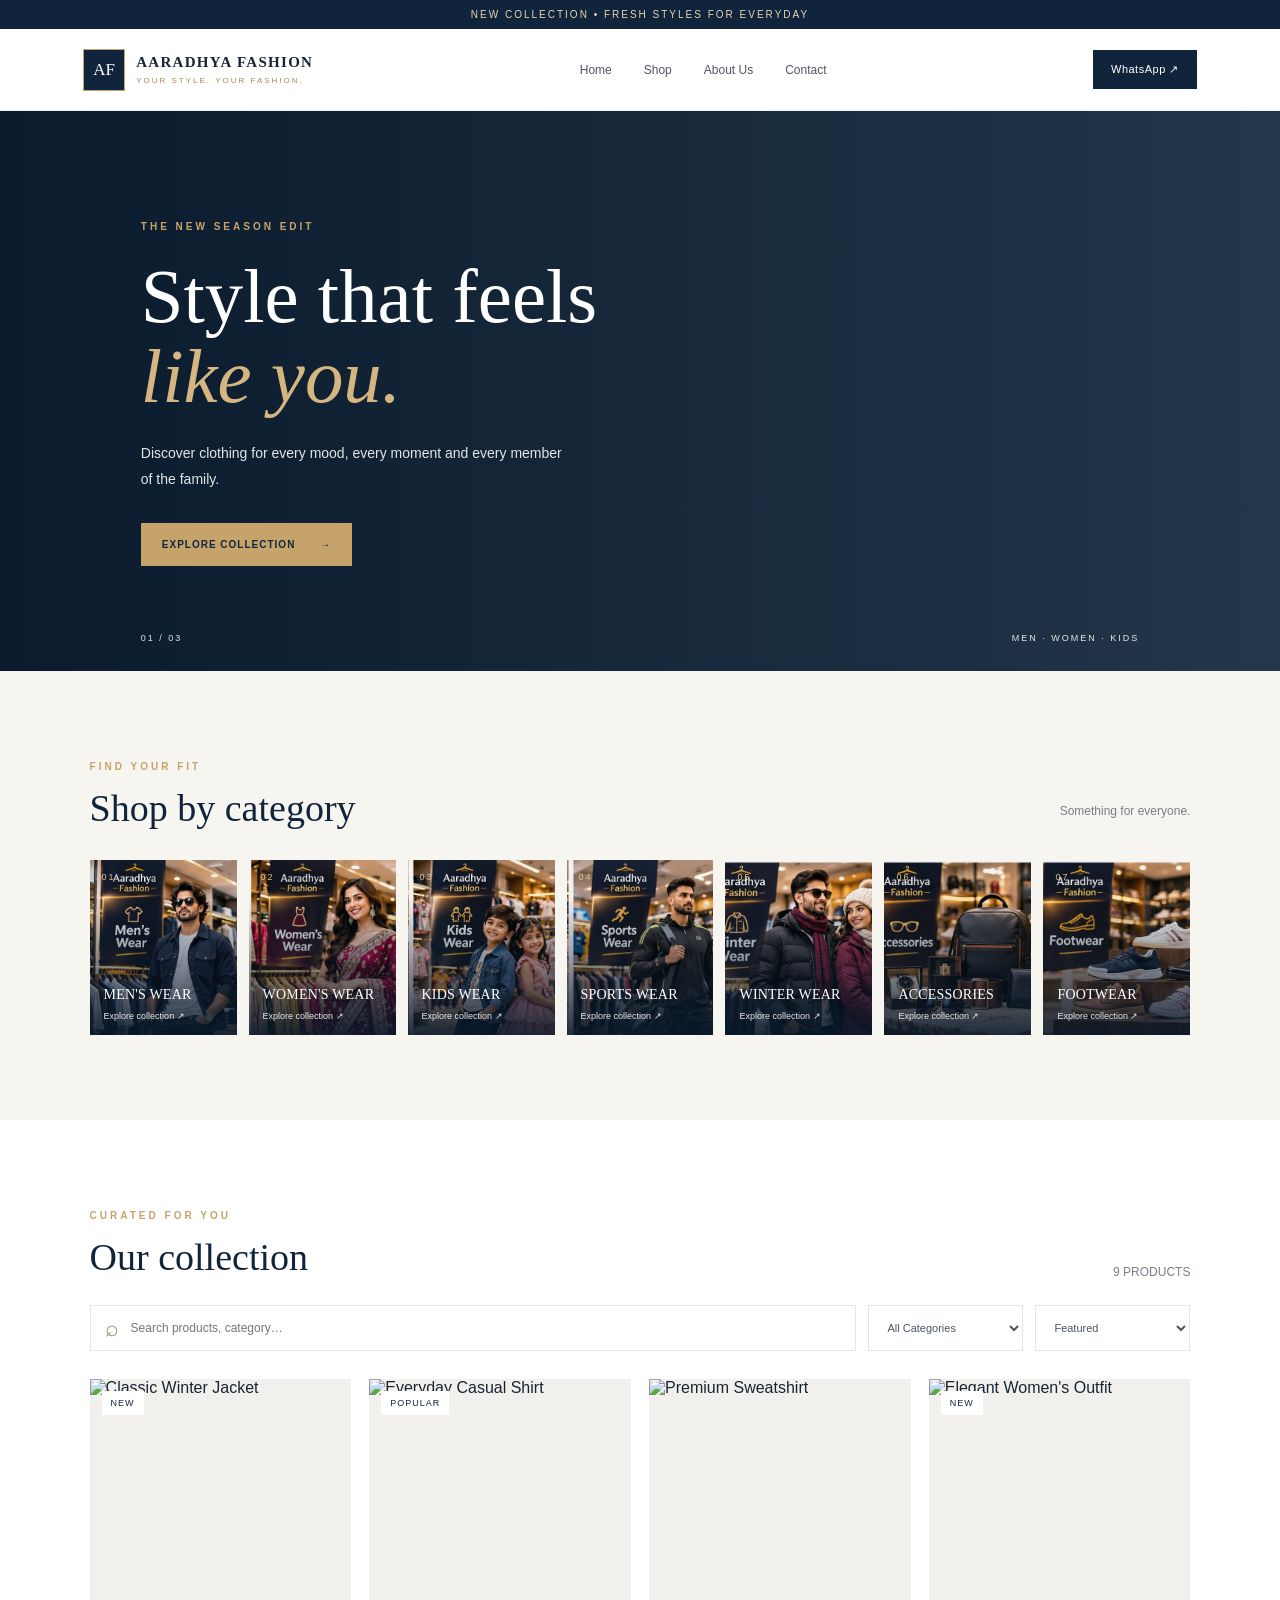
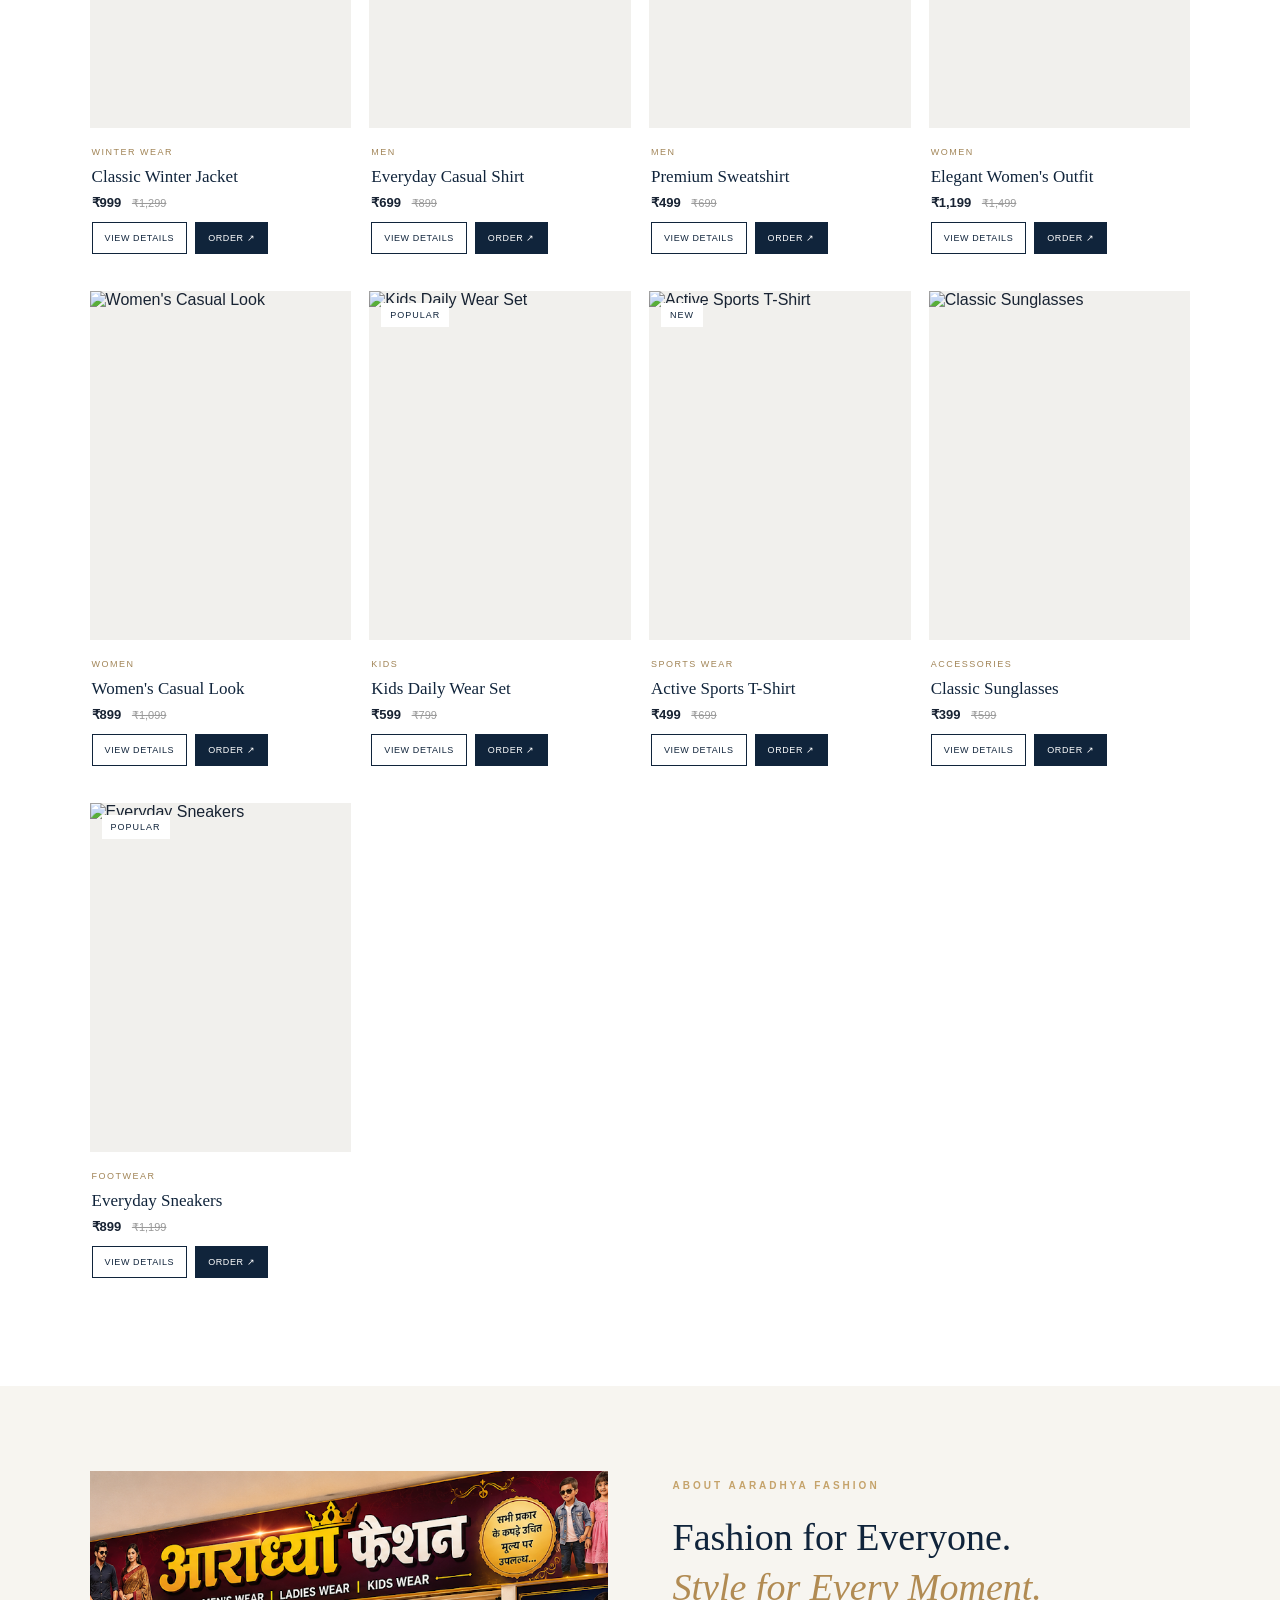
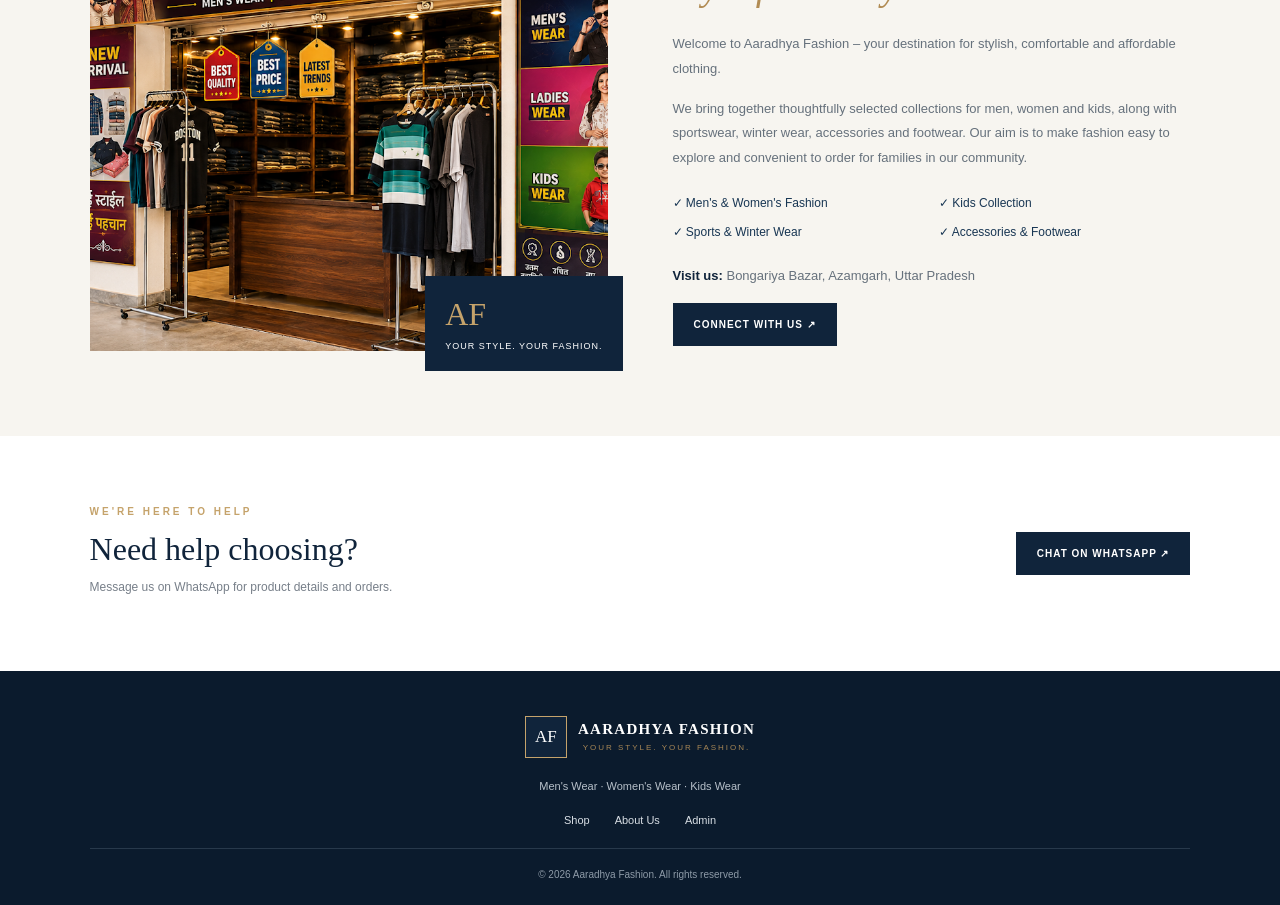
==== commit e8667fbb: "Add files via upload" ====
--- a/index.html
+++ b/index.html
@@ -18,7 +18,7 @@
     <button class="menu-toggle" id="menuToggle" aria-label="Toggle menu">☰</button>
     <nav id="mainNav">
       <a href="#home">Home</a><a href="#shop">Shop</a>
-      <a href="#about">About</a><a href="#contact">Contact</a>
+      <a href="about.html">About Us</a><a href="#contact">Contact</a>
     </nav>
     <a class="header-wa" id="headerWhatsApp" href="https://wa.me/918931911428" target="_blank" rel="noopener">WhatsApp ↗</a>
   </header>
@@ -100,7 +100,7 @@
   <footer class="site-footer">
     <a class="brand footer-brand" href="#home"><span class="brand-mark">AF</span><span><strong>AARADHYA FASHION</strong><small>YOUR STYLE. YOUR FASHION.</small></span></a>
     <p>Men's Wear · Women's Wear · Kids Wear</p>
-    <div class="footer-links"><a href="#shop">Shop</a><a href="#about">About</a><a href="admin.html">Admin</a></div>
+    <div class="footer-links"><a href="#shop">Shop</a><a href="about.html">About Us</a><a href="admin.html">Admin</a></div>
     <small>© <span id="year"></span> Aaradhya Fashion. All rights reserved.</small>
   </footer>
 
--- a/style.css
+++ b/style.css
@@ -87,3 +87,90 @@
   .category-card { height: 155px; min-height: 155px; }
   .category-card strong { font-size: 14px; }
 }
+
+
+/* =========================================================
+   AARADHYA FASHION - FINAL CATEGORY IMAGE PATHS
+   Upload these seven files directly inside assets/images/
+   ========================================================= */
+.men-card {
+  background-image: url('assets/images/01-mens-wear.jpg');
+}
+.women-card {
+  background-image: url('assets/images/02-womens-wear.jpg');
+}
+.kids-card {
+  background-image: url('assets/images/03-kids-wear.jpg');
+}
+.sports-card {
+  background-image: url('assets/images/04-sports-wear.jpg');
+}
+.winter-card {
+  background-image: url('assets/images/05-winter-wear.jpg');
+}
+.accessories-card {
+  background-image: url('assets/images/06-accessories.jpg');
+}
+.footwear-card {
+  background-image: url('assets/images/07-footwear.jpg');
+}
+
+/* Final responsive layout: 7 desktop, 4 tablet, 2 mobile */
+.category-cards {
+  display: grid;
+  grid-template-columns: repeat(7, minmax(0, 1fr));
+  gap: 12px;
+  width: 100%;
+}
+
+.category-card {
+  height: 175px;
+  min-height: 175px;
+  min-width: 0;
+  padding: 14px;
+  position: relative;
+  display: flex;
+  flex-direction: column;
+  justify-content: flex-end;
+  text-align: left;
+  color: #fff;
+  cursor: pointer;
+  overflow: hidden;
+  background-size: cover;
+  background-position: center;
+  border: 0;
+  transition: transform .25s ease;
+}
+
+.category-card::before {
+  content: "";
+  position: absolute;
+  inset: 0;
+  background: linear-gradient(0deg, rgba(8,24,42,.90), rgba(8,24,42,.04) 78%);
+}
+
+.category-card > * { position: relative; }
+.category-card span {
+  position: absolute;
+  top: 12px;
+  left: 12px;
+  font-size: 9px;
+  color: #e5c58e;
+}
+.category-card strong {
+  font-family: Georgia, serif;
+  font-size: 14px;
+  line-height: 1.2;
+  letter-spacing: .2px;
+}
+.category-card small { font-size: 9px; margin-top: 7px; }
+.category-card:hover { transform: translateY(-3px); }
+
+@media (max-width: 1100px) {
+  .category-cards { grid-template-columns: repeat(4, minmax(0, 1fr)); }
+}
+@media (max-width: 600px) {
+  .category-cards { grid-template-columns: repeat(2, minmax(0, 1fr)); gap: 10px; }
+  .category-card { height: 155px; min-height: 155px; }
+  .category-card strong { font-size: 14px; }
+}
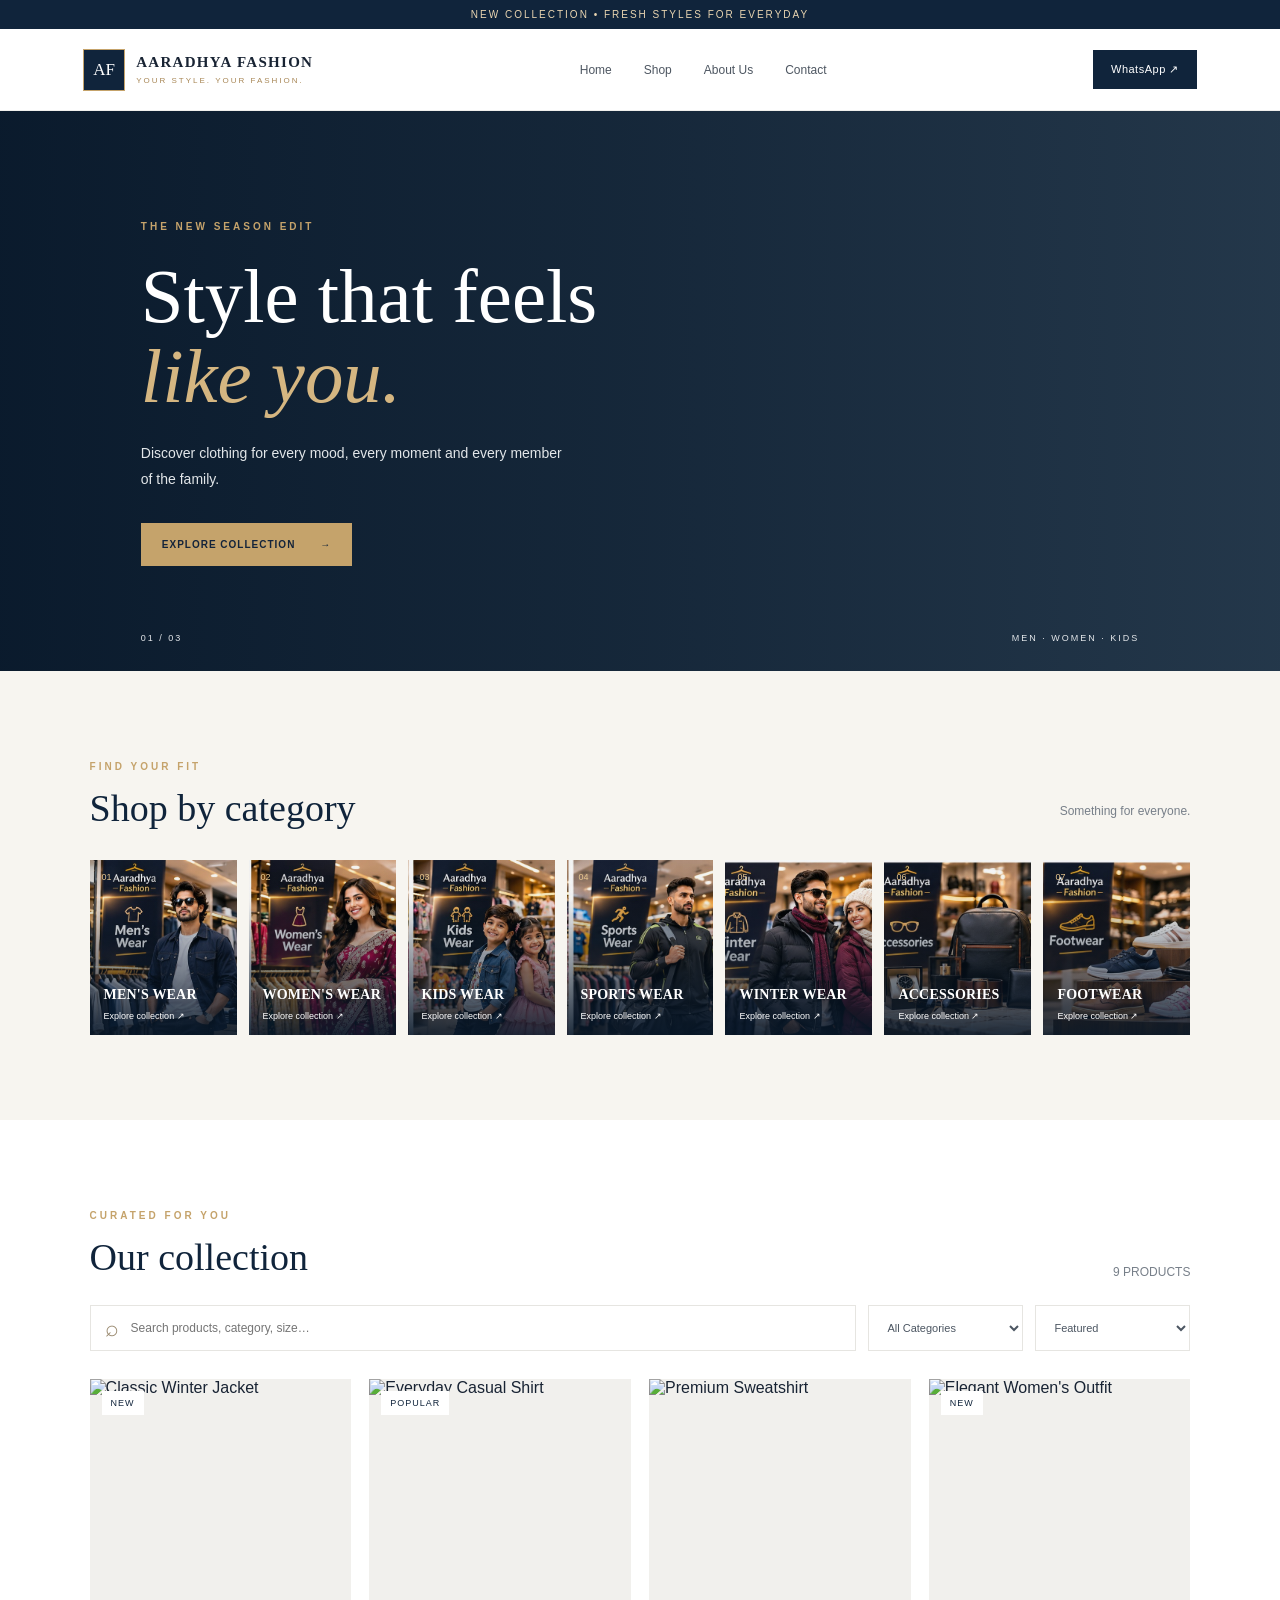
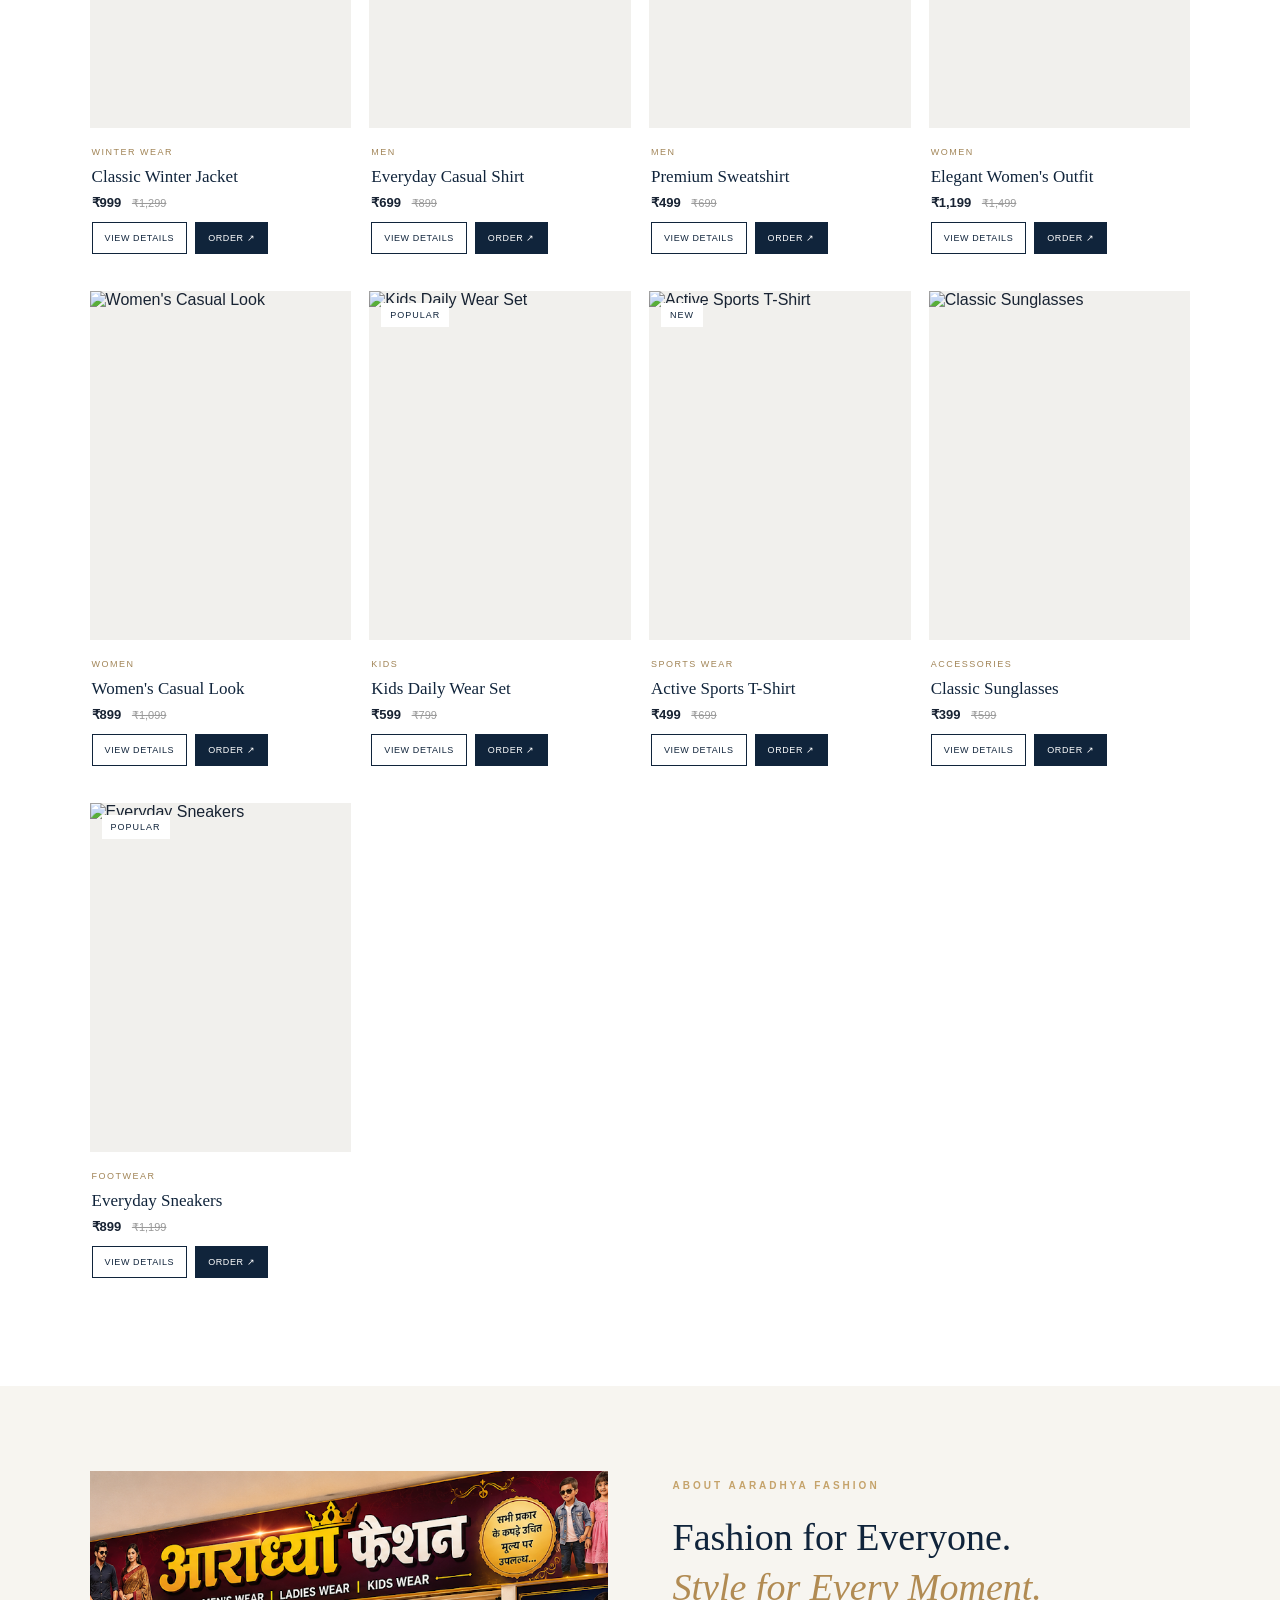
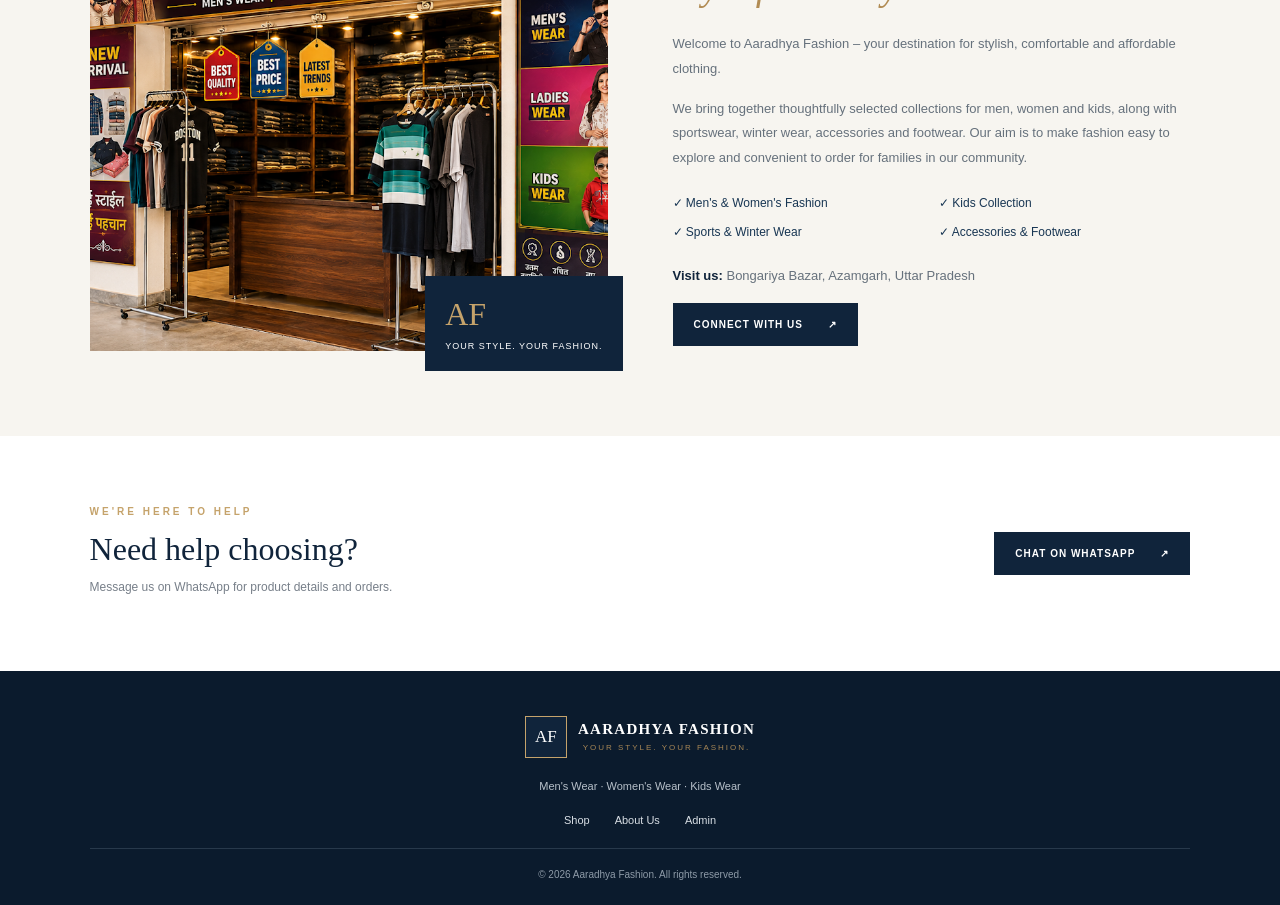
==== commit a1c7482b: "Update index.html" ====
--- a/index.html
+++ b/index.html
@@ -12,15 +12,15 @@
   <div class="announcement">NEW COLLECTION • FRESH STYLES FOR EVERYDAY</div>
   <header class="site-header">
     <a class="brand" href="index.html" aria-label="Aaradhya Fashion home">
-      <span class="brand-mark">AF</span>
+      <span class="brand-mark" aria-hidden="true">AF</span>
       <span><strong>AARADHYA FASHION</strong><small>YOUR STYLE. YOUR FASHION.</small></span>
     </a>
-    <button class="menu-toggle" id="menuToggle" aria-label="Toggle menu">☰</button>
+    <button class="menu-toggle" id="menuToggle" aria-label="Toggle menu" aria-expanded="false" aria-controls="mainNav">☰</button>
     <nav id="mainNav">
       <a href="#home">Home</a><a href="#shop">Shop</a>
       <a href="about.html">About Us</a><a href="#contact">Contact</a>
     </nav>
-    <a class="header-wa" id="headerWhatsApp" href="https://wa.me/918931911428" target="_blank" rel="noopener">WhatsApp ↗</a>
+    <a class="header-wa" id="headerWhatsApp" href="https://wa.me/918931911428" target="_blank" rel="noopener">WhatsApp <span aria-hidden="true">↗</span></a>
   </header>
 
   <main>
@@ -30,21 +30,21 @@
         <span class="eyebrow">THE NEW SEASON EDIT</span>
         <h1>Style that feels<br><em>like you.</em></h1>
         <p>Discover clothing for every mood, every moment and every member of the family.</p>
-        <a class="button button-gold" href="#shop">EXPLORE COLLECTION <span>→</span></a>
+        <a class="button button-gold" href="#shop">EXPLORE COLLECTION <span aria-hidden="true">→</span></a>
       </div>
       <div class="hero-note"><span>01 / 03</span><span>MEN · WOMEN · KIDS</span></div>
     </section>
 
-    <section class="category-section section-wrap">
+    <section class="category-section section-wrap" id="categories">
       <div class="section-heading"><div><span class="eyebrow">FIND YOUR FIT</span><h2>Shop by category</h2></div><p>Something for everyone.</p></div>
       <div class="category-cards">
-        <button class="category-card men-card" data-category="Men"><span>01</span><strong>MEN'S WEAR</strong><small>Explore collection ↗</small></button>
-        <button class="category-card women-card" data-category="Women"><span>02</span><strong>WOMEN'S WEAR</strong><small>Explore collection ↗</small></button>
-        <button class="category-card kids-card" data-category="Kids"><span>03</span><strong>KIDS WEAR</strong><small>Explore collection ↗</small></button>
-        <button class="category-card sports-card" data-category="Sports Wear"><span>04</span><strong>SPORTS WEAR</strong><small>Explore collection ↗</small></button>
-        <button class="category-card winter-card" data-category="Winter Wear"><span>05</span><strong>WINTER WEAR</strong><small>Explore collection ↗</small></button>
-        <button class="category-card accessories-card" data-category="Accessories"><span>06</span><strong>ACCESSORIES</strong><small>Explore collection ↗</small></button>
-        <button class="category-card footwear-card" data-category="Footwear"><span>07</span><strong>FOOTWEAR</strong><small>Explore collection ↗</small></button>
+        <button type="button" class="category-card men-card" data-category="Men"><span aria-hidden="true">01</span><strong>MEN'S WEAR</strong><small>Explore collection ↗</small></button>
+        <button type="button" class="category-card women-card" data-category="Women"><span aria-hidden="true">02</span><strong>WOMEN'S WEAR</strong><small>Explore collection ↗</small></button>
+        <button type="button" class="category-card kids-card" data-category="Kids"><span aria-hidden="true">03</span><strong>KIDS WEAR</strong><small>Explore collection ↗</small></button>
+        <button type="button" class="category-card sports-card" data-category="Sports Wear"><span aria-hidden="true">04</span><strong>SPORTS WEAR</strong><small>Explore collection ↗</small></button>
+        <button type="button" class="category-card winter-card" data-category="Winter Wear"><span aria-hidden="true">05</span><strong>WINTER WEAR</strong><small>Explore collection ↗</small></button>
+        <button type="button" class="category-card accessories-card" data-category="Accessories"><span aria-hidden="true">06</span><strong>ACCESSORIES</strong><small>Explore collection ↗</small></button>
+        <button type="button" class="category-card footwear-card" data-category="Footwear"><span aria-hidden="true">07</span><strong>FOOTWEAR</strong><small>Explore collection ↗</small></button>
       </div>
     </section>
 
@@ -54,7 +54,7 @@
         <span class="product-count" id="productCount">Loading collection…</span>
       </div>
       <div class="shop-controls">
-        <label class="search-field"><span>⌕</span><input id="searchInput" type="search" placeholder="Search products, category…" autocomplete="off"></label>
+        <label class="search-field"><span aria-hidden="true">⌕</span><input id="searchInput" type="search" placeholder="Search products, category, size…" autocomplete="off"></label>
         <select id="categoryFilter" aria-label="Filter by category">
           <option value="All">All Categories</option>
           <option value="Men">Men's Wear</option>
@@ -70,13 +70,14 @@
         </select>
       </div>
       <div class="product-grid" id="productGrid" aria-live="polite"></div>
-      <div class="empty-state hidden" id="emptyState"><span>✧</span><h3>No products found</h3><p>Try another search or category.</p></div>
+      <div class="empty-state hidden" id="emptyState"><span aria-hidden="true">✧</span><h3>No products found</h3><p>Try another search or category.</p></div>
     </section>
 
     <section class="about-section" id="about">
       <div class="about-container">
         <div class="about-image">
-          <img src="assets/images/aaradhya-storefront.png" alt="Aaradhya Fashion clothing store" loading="lazy">
+          <img src="assets/images/aaradhya-storefront.png" alt="Aaradhya Fashion clothing store" loading="lazy"
+               onerror="this.onerror=null;this.src='https://images.unsplash.com/photo-1441986300917-64674bd600d8?auto=format&fit=crop&w=1200&q=85';">
           <div class="about-label"><strong>AF</strong><span>YOUR STYLE. YOUR FASHION.</span></div>
         </div>
         <div class="about-content">
@@ -86,19 +87,19 @@
           <p>We bring together thoughtfully selected collections for men, women and kids, along with sportswear, winter wear, accessories and footwear. Our aim is to make fashion easy to explore and convenient to order for families in our community.</p>
           <div class="about-points"><div>✓ Men's & Women's Fashion</div><div>✓ Kids Collection</div><div>✓ Sports & Winter Wear</div><div>✓ Accessories & Footwear</div></div>
           <p class="store-address"><strong>Visit us:</strong> Bongariya Bazar, Azamgarh, Uttar Pradesh</p>
-          <a href="https://wa.me/918931911428" class="button button-navy" target="_blank" rel="noopener">CONNECT WITH US ↗</a>
+          <a href="https://wa.me/918931911428" class="button button-navy" target="_blank" rel="noopener">CONNECT WITH US <span aria-hidden="true">↗</span></a>
         </div>
       </div>
     </section>
 
     <section class="contact-strip section-wrap" id="contact">
       <div><span class="eyebrow">WE'RE HERE TO HELP</span><h2>Need help choosing?</h2><p>Message us on WhatsApp for product details and orders.</p></div>
-      <a class="button button-navy" id="contactWhatsApp" href="https://wa.me/918931911428" target="_blank" rel="noopener">CHAT ON WHATSAPP ↗</a>
+      <a class="button button-navy" id="contactWhatsApp" href="https://wa.me/918931911428" target="_blank" rel="noopener">CHAT ON WHATSAPP <span aria-hidden="true">↗</span></a>
     </section>
   </main>
 
   <footer class="site-footer">
-    <a class="brand footer-brand" href="#home"><span class="brand-mark">AF</span><span><strong>AARADHYA FASHION</strong><small>YOUR STYLE. YOUR FASHION.</small></span></a>
+    <a class="brand footer-brand" href="#home"><span class="brand-mark" aria-hidden="true">AF</span><span><strong>AARADHYA FASHION</strong><small>YOUR STYLE. YOUR FASHION.</small></span></a>
     <p>Men's Wear · Women's Wear · Kids Wear</p>
     <div class="footer-links"><a href="#shop">Shop</a><a href="about.html">About Us</a><a href="admin.html">Admin</a></div>
     <small>© <span id="year"></span> Aaradhya Fashion. All rights reserved.</small>
--- a/style.css
+++ b/style.css
@@ -1,176 +1,240 @@
-:root{--navy:#10243b;--navy2:#183653;--gold:#c5a36b;--cream:#f7f5f0;--ink:#182333;--muted:#777f89;--line:#e6e5e1;--white:#fff}
-*{box-sizing:border-box}html{scroll-behavior:smooth}body{margin:0;background:#fff;color:var(--ink);font-family:Arial,Helvetica,sans-serif}a{color:inherit;text-decoration:none}button,input,select{font:inherit}.announcement{background:var(--navy);color:#e9d5b1;text-align:center;padding:9px 12px;font-size:10px;letter-spacing:2px}.site-header{height:82px;padding:0 6.5%;display:flex;align-items:center;justify-content:space-between;background:#fff;position:sticky;top:0;z-index:20;border-bottom:1px solid #f0efec}.brand{display:flex;align-items:center;gap:11px}.brand-mark{width:42px;height:42px;display:grid;place-items:center;background:var(--navy);color:#fff;font-family:Georgia,serif;font-size:17px;border:1px solid var(--gold)}.brand strong{display:block;font-family:Georgia,serif;font-size:15px;letter-spacing:1.3px}.brand small{display:block;color:#a88756;font-size:8px;letter-spacing:2px;margin-top:5px}.site-header nav{display:flex;gap:32px}.site-header nav a{font-size:12px;color:#4d5661}.site-header nav a:hover,.footer-links a:hover{color:var(--gold)}.header-wa{font-size:11px;background:var(--navy);color:#fff;padding:13px 18px;letter-spacing:.5px}.menu-toggle{display:none;border:0;background:none;font-size:24px;color:var(--navy)}.hero{height:560px;position:relative;background:#263a4d url('https://images.unsplash.com/photo-1483985988355-763728e1935b?auto=format&fit=crop&w=2000&q=85') center 38%/cover;display:flex;align-items:center;padding:0 11%;color:#fff}.hero-shade{position:absolute;inset:0;background:linear-gradient(90deg,rgba(8,24,42,.92),rgba(8,24,42,.56) 48%,rgba(8,24,42,.08))}.hero-copy{position:relative;max-width:570px}.eyebrow{font-size:10px;letter-spacing:3px;color:var(--gold);font-weight:bold}.hero h1{font:normal clamp(48px,6vw,78px)/1.04 Georgia,serif;margin:23px 0}.hero h1 em,.story-copy h2 em{color:#d5b681;font-weight:normal}.hero-copy p{font-size:14px;line-height:1.9;color:#e2e6e9;max-width:430px;margin-bottom:30px}.button{display:inline-flex;align-items:center;gap:25px;padding:16px 21px;font-size:10px;letter-spacing:1px;font-weight:bold}.button-gold{background:var(--gold);color:#14243a}.button-navy{background:var(--navy);color:#fff}.hero-note{position:absolute;bottom:28px;left:11%;right:11%;display:flex;justify-content:space-between;font-size:9px;letter-spacing:2px;color:#e5e8eb}.section-wrap{padding-left:7%;padding-right:7%}.category-section{padding-top:85px;padding-bottom:85px;background:var(--cream)}.section-heading{display:flex;align-items:end;justify-content:space-between;margin-bottom:30px}.section-heading h2,.story-copy h2,.contact-strip h2{font:normal 38px Georgia,serif;margin:12px 0 0;color:var(--navy)}.section-heading>p,.product-count{font-size:12px;color:var(--muted)}.category-cards{display:grid;grid-template-columns:repeat(3,1fr);gap:20px}.category-card{height:320px;position:relative;border:0;text-align:left;color:#fff;display:flex;flex-direction:column;justify-content:flex-end;padding:28px;cursor:pointer;background-size:cover;background-position:center;overflow:hidden}.category-card:before{content:"";position:absolute;inset:0;background:linear-gradient(0deg,rgba(9,25,42,.8),transparent 75%);transition:.3s}.category-card:hover:before{background:linear-gradient(0deg,rgba(9,25,42,.9),rgba(9,25,42,.08))}.category-card>*{position:relative}.category-card span{position:absolute;top:22px;left:25px;font-size:10px;letter-spacing:2px;color:#ead6b2}.category-card strong{font:normal 32px Georgia,serif;letter-spacing:2px}.category-card small{font-size:10px;margin-top:9px;color:#e7e7e7}.men-card{background-image:url('https://images.unsplash.com/photo-1515886657613-9f3515b0c78f?auto=format&fit=crop&w=900&q=80')}.women-card{background-image:url('https://images.unsplash.com/photo-1539109136881-3be0616acf4b?auto=format&fit=crop&w=900&q=80')}.kids-card{background-image:url('https://images.unsplash.com/photo-1519238263530-99bdd11df2ea?auto=format&fit=crop&w=900&q=80')}.shop-section{padding-top:85px;padding-bottom:95px}.shop-heading{margin-bottom:26px}.shop-controls{display:flex;gap:12px;margin-bottom:28px}.search-field{height:46px;border:1px solid var(--line);display:flex;align-items:center;gap:10px;padding:0 14px;flex:1}.search-field span{font-size:23px;color:#9a8a70}.search-field input{border:0;outline:0;width:100%;font-size:12px}.shop-controls select{border:1px solid var(--line);background:#fff;padding:0 14px;min-width:155px;color:#4c5662;font-size:11px}.product-grid{display:grid;grid-template-columns:repeat(4,minmax(0,1fr));gap:24px 18px}.product-card{min-width:0}.product-image-wrap{position:relative;background:#f1f0ed;overflow:hidden;aspect-ratio:3/4;cursor:pointer}.product-image-wrap img{width:100%;height:100%;object-fit:cover;display:block;transition:transform .5s}.product-card:hover .product-image-wrap img{transform:scale(1.04)}.product-tag{position:absolute;top:12px;left:12px;background:#fff;color:var(--navy);padding:7px 9px;font-size:9px;letter-spacing:1px}.product-info{padding:13px 2px}.product-category{font-size:9px;letter-spacing:1.5px;color:#a18456;text-transform:uppercase}.product-info h3{font:normal 17px Georgia,serif;margin:8px 0;color:var(--navy)}.product-price{font-size:13px;font-weight:bold}.old-price{font-size:11px;color:#9a9a9a;text-decoration:line-through;margin-left:7px;font-weight:normal}.product-actions{display:flex;gap:8px;margin-top:12px}.small-button{border:1px solid var(--navy);background:#fff;color:var(--navy);padding:10px 12px;font-size:9px;letter-spacing:.6px;cursor:pointer}.small-button.primary{background:var(--navy);color:#fff}.empty-state{text-align:center;padding:55px 15px;color:var(--muted)}.empty-state span{font-size:30px;color:var(--gold)}.empty-state h3{font:normal 25px Georgia,serif;color:var(--navy)}.hidden{display:none!important}.story-section{display:grid;grid-template-columns:1fr 1fr;background:var(--navy);color:#fff;min-height:430px}.story-image{background:url('https://images.unsplash.com/photo-1485230895905-ec40ba36b9bc?auto=format&fit=crop&w=1200&q=85') center/cover}.story-copy{padding:75px 12%;align-self:center}.story-copy h2{color:#fff;line-height:1.25;margin:18px 0}.story-copy p{font-size:13px;line-height:1.9;color:#d3dbe2;max-width:450px;margin:22px 0}.text-link{font-size:10px;letter-spacing:1.5px;color:#e3c28f}.contact-strip{padding-top:65px;padding-bottom:65px;display:flex;align-items:center;justify-content:space-between}.contact-strip h2{font-size:32px}.contact-strip p{font-size:12px;color:var(--muted)}.site-footer{background:#0b1b2d;color:#fff;padding:45px 7% 25px;text-align:center}.footer-brand{justify-content:center}.footer-brand .brand-mark{border-color:#c5a36b}.site-footer p{font-size:11px;color:#b8c1ca;margin:22px 0}.footer-links{display:flex;justify-content:center;gap:25px;margin:22px}.footer-links a{font-size:11px;color:#d9dfe5}.site-footer>small{display:block;border-top:1px solid #28394b;padding-top:20px;color:#8e9ba8;font-size:10px}.product-dialog{border:0;padding:0;width:min(760px,92vw);max-width:none;box-shadow:0 20px 80px #0005}.product-dialog::backdrop{background:#07182bbd}.dialog-close{position:absolute;right:12px;top:8px;border:0;background:#fff;width:34px;height:34px;border-radius:50%;font-size:24px;cursor:pointer;z-index:2}.dialog-layout{display:grid;grid-template-columns:1fr 1fr}.dialog-layout img{width:100%;height:100%;min-height:400px;object-fit:cover}.dialog-details{padding:45px 30px}.dialog-details h2{font:normal 29px Georgia,serif;color:var(--navy)}.dialog-details p{font-size:13px;line-height:1.8;color:#68717a}.dialog-details label{display:block;font-size:11px;margin:18px 0 7px}.dialog-details select{width:100%;padding:12px;border:1px solid var(--line)}.dialog-details .button{margin-top:22px}.admin-body{background:#f4f6f8;min-height:100vh}.admin-login{max-width:420px;margin:9vh auto;background:#fff;padding:35px;box-shadow:0 12px 40px #10243b12}.admin-login h1{font:normal 30px Georgia,serif;color:var(--navy)}.admin-login p{font-size:12px;line-height:1.7;color:var(--muted)}.admin-login label,.form-field label{display:block;font-size:11px;margin:15px 0 7px}.admin-login input,.form-field input,.form-field textarea,.form-field select{width:100%;padding:12px;border:1px solid #dce1e6;background:#fff}.admin-shell{max-width:1150px;margin:auto;padding:30px 22px}.admin-top{display:flex;align-items:center;justify-content:space-between;margin-bottom:25px}.admin-top h1{font:normal 30px Georgia,serif;color:var(--navy);margin:0}.admin-actions{display:flex;gap:9px}.admin-panel{background:#fff;padding:24px;margin-bottom:20px;border:1px solid #e8ebef}.admin-panel h2{font:normal 22px Georgia,serif;color:var(--navy);margin-top:0}.admin-form-grid{display:grid;grid-template-columns:repeat(2,1fr);gap:0 18px}.form-field.full{grid-column:1/-1}.form-field textarea{min-height:75px;resize:vertical}.admin-table-wrap{overflow:auto}.admin-table{width:100%;border-collapse:collapse;font-size:12px}.admin-table th,.admin-table td{text-align:left;padding:12px;border-bottom:1px solid #edf0f2;white-space:nowrap}.admin-table th{color:#7b8490;font-size:10px;letter-spacing:1px}.admin-notice{padding:12px;background:#fff6e7;color:#795d2e;font-size:11px;line-height:1.6;margin-bottom:18px}.admin-status{font-size:12px;color:#39704c;margin:10px 0}.danger{background:#fff;color:#a22;border-color:#d8a5a5}
-@media(max-width:900px){.product-grid{grid-template-columns:repeat(3,minmax(0,1fr))}.site-header{padding:0 4%}.site-header nav{gap:17px}.hero{padding-left:7%}.hero-note{left:7%;right:7%}}
-@media(max-width:650px){.announcement{font-size:8px}.site-header{height:70px}.menu-toggle{display:block;margin-left:auto;margin-right:14px}.site-header nav{display:none;position:absolute;top:70px;left:0;right:0;background:#fff;padding:18px 6%;flex-direction:column;gap:18px;border-top:1px solid var(--line);box-shadow:0 12px 18px #0001}.site-header nav.open{display:flex}.header-wa{padding:11px;font-size:10px}.brand-mark{width:36px;height:36px}.brand strong{font-size:12px}.brand small{font-size:7px}.hero{height:480px;background-position:58% center;padding:0 7%}.hero h1{font-size:54px}.hero-copy p{font-size:12px;max-width:300px}.category-section,.shop-section{padding-top:55px;padding-bottom:55px}.section-heading h2,.story-copy h2{font-size:30px}.category-cards{grid-template-columns:1fr;gap:12px}.category-card{height:210px}.section-heading>p{display:none}.shop-controls{flex-wrap:wrap}.search-field{flex-basis:100%}.shop-controls select{flex:1;min-width:0;height:43px}.product-grid{grid-template-columns:repeat(2,minmax(0,1fr));gap:20px 12px}.product-info h3{font-size:15px}.product-actions{flex-direction:column}.small-button{width:100%}.story-section{grid-template-columns:1fr}.story-image{min-height:270px}.story-copy{padding:48px 7%}.contact-strip{padding-top:45px;padding-bottom:45px;display:block}.contact-strip .button{margin-top:15px}.dialog-layout{grid-template-columns:1fr}.dialog-layout img{height:280px;min-height:0}.dialog-details{padding:25px}.admin-form-grid{grid-template-columns:1fr}.form-field.full{grid-column:auto}.admin-top{align-items:flex-start;gap:15px;flex-direction:column}}
-
-/* V2 category cards and About Us */
-.category-cards{display:grid;grid-template-columns:repeat(4,1fr);gap:18px}
-.category-card{min-height:250px;position:relative;border:0;text-align:left;color:#fff;display:flex;flex-direction:column;justify-content:flex-end;padding:22px;cursor:pointer;background-size:cover;background-position:center;overflow:hidden}
-.category-card:before{content:"";position:absolute;inset:0;background:linear-gradient(0deg,rgba(9,25,42,.85),transparent 75%)}
+/* =========================================================
+   AARADHYA FASHION — consolidated stylesheet
+   ========================================================= */
+:root{
+  --navy:#10243b;--navy2:#183653;--gold:#c5a36b;--cream:#f7f5f0;
+  --ink:#182333;--muted:#777f89;--line:#e6e5e1;--white:#fff;
+}
+*{box-sizing:border-box}
+html{scroll-behavior:smooth}
+body{margin:0;background:#fff;color:var(--ink);font-family:Arial,Helvetica,sans-serif}
+a{color:inherit;text-decoration:none}
+button,input,select,textarea{font:inherit}
+button:focus-visible,a:focus-visible,input:focus-visible,select:focus-visible,textarea:focus-visible{
+  outline:2px solid var(--gold);outline-offset:2px;
+}
+
+/* ---------- Announcement + header ---------- */
+.announcement{background:var(--navy);color:#e9d5b1;text-align:center;padding:9px 12px;font-size:10px;letter-spacing:2px}
+.site-header{height:82px;padding:0 6.5%;display:flex;align-items:center;justify-content:space-between;background:#fff;position:sticky;top:0;z-index:20;border-bottom:1px solid #f0efec}
+.brand{display:flex;align-items:center;gap:11px}
+.brand-mark{width:42px;height:42px;display:grid;place-items:center;background:var(--navy);color:#fff;font-family:Georgia,serif;font-size:17px;border:1px solid var(--gold)}
+.brand strong{display:block;font-family:Georgia,serif;font-size:15px;letter-spacing:1.3px}
+.brand small{display:block;color:#a88756;font-size:8px;letter-spacing:2px;margin-top:5px}
+.site-header nav{display:flex;gap:32px}
+.site-header nav a{font-size:12px;color:#4d5661}
+.site-header nav a:hover,.footer-links a:hover{color:var(--gold)}
+.header-wa{font-size:11px;background:var(--navy);color:#fff;padding:13px 18px;letter-spacing:.5px}
+.menu-toggle{display:none;border:0;background:none;font-size:24px;color:var(--navy);cursor:pointer}
+
+/* ---------- Hero ---------- */
+.hero{min-height:560px;position:relative;background:#263a4d url('https://images.unsplash.com/photo-1483985988355-763728e1935b?auto=format&fit=crop&w=2000&q=85') center 38%/cover;display:flex;align-items:center;padding:0 11%;color:#fff}
+.hero-shade{position:absolute;inset:0;background:linear-gradient(90deg,rgba(8,24,42,.92),rgba(8,24,42,.56) 48%,rgba(8,24,42,.08))}
+.hero-copy{position:relative;max-width:570px}
+.eyebrow{font-size:10px;letter-spacing:3px;color:var(--gold);font-weight:bold}
+.hero h1{font:normal clamp(48px,6vw,78px)/1.04 Georgia,serif;margin:23px 0}
+.hero h1 em,.story-copy h2 em{color:#d5b681;font-weight:normal}
+.hero-copy p{font-size:14px;line-height:1.9;color:#e2e6e9;max-width:430px;margin-bottom:30px}
+.button{display:inline-flex;align-items:center;gap:25px;padding:16px 21px;font-size:10px;letter-spacing:1px;font-weight:bold;cursor:pointer;border:0}
+.button-gold{background:var(--gold);color:#14243a}
+.button-navy{background:var(--navy);color:#fff}
+.hero-note{position:absolute;bottom:28px;left:11%;right:11%;display:flex;justify-content:space-between;font-size:9px;letter-spacing:2px;color:#e5e8eb}
+
+/* ---------- Generic section ---------- */
+.section-wrap{padding-left:7%;padding-right:7%}
+.section-heading{display:flex;align-items:end;justify-content:space-between;margin-bottom:30px}
+.section-heading h2,.story-copy h2,.contact-strip h2{font:normal 38px Georgia,serif;margin:12px 0 0;color:var(--navy)}
+.section-heading>p,.product-count{font-size:12px;color:var(--muted)}
+
+/* ---------- Categories (single source of truth) ---------- */
+.category-section{padding-top:85px;padding-bottom:85px;background:var(--cream)}
+.category-cards{
+  display:grid;
+  grid-template-columns:repeat(7,minmax(0,1fr));
+  gap:12px;
+  width:100%;
+}
+.category-card{
+  height:175px;min-height:175px;min-width:0;padding:14px;
+  position:relative;display:flex;flex-direction:column;justify-content:flex-end;
+  text-align:left;color:#fff;cursor:pointer;overflow:hidden;
+  background-color:#10243b;background-size:cover;background-position:center;
+  border:0;transition:transform .25s ease;
+}
+.category-card::before{content:"";position:absolute;inset:0;background:linear-gradient(0deg,rgba(8,24,42,.90),rgba(8,24,42,.04) 78%)}
 .category-card>*{position:relative}
-.category-card span{position:absolute;top:18px;left:20px;font-size:10px;color:#ead6b2}
-.category-card strong{font:normal 22px Georgia,serif;letter-spacing:1px}
-.category-card small{font-size:10px;margin-top:8px}
-.sports-card{background-image:url('https://images.unsplash.com/photo-1538805060514-97d9cc17730c?w=900')}
-.winter-card{background-image:url('https://images.unsplash.com/photo-1544923246-77307dd654cb?w=900')}
-.accessories-card{background-image:url('https://images.unsplash.com/photo-1511499767150-a48a237f0083?w=900')}
-.footwear-card{background-image:url('https://images.unsplash.com/photo-1542291026-7eec264c27ff?w=900')}
+.category-card span{position:absolute;top:12px;left:12px;font-size:9px;color:#e5c58e}
+.category-card strong{font-family:Georgia,serif;font-size:14px;line-height:1.2;letter-spacing:.2px}
+.category-card small{font-size:9px;margin-top:7px}
+.category-card:hover{transform:translateY(-3px)}
+
+.men-card        {background-image:url('assets/images/01-mens-wear.jpg')}
+.women-card      {background-image:url('assets/images/02-womens-wear.jpg')}
+.kids-card       {background-image:url('assets/images/03-kids-wear.jpg')}
+.sports-card     {background-image:url('assets/images/04-sports-wear.jpg')}
+.winter-card     {background-image:url('assets/images/05-winter-wear.jpg')}
+.accessories-card{background-image:url('assets/images/06-accessories.jpg')}
+.footwear-card   {background-image:url('assets/images/07-footwear.jpg')}
+
+/* ---------- Shop ---------- */
+.shop-section{padding-top:85px;padding-bottom:95px}
+.shop-heading{margin-bottom:26px}
+.shop-controls{display:flex;gap:12px;margin-bottom:28px}
+.search-field{height:46px;border:1px solid var(--line);display:flex;align-items:center;gap:10px;padding:0 14px;flex:1}
+.search-field span{font-size:23px;color:#9a8a70}
+.search-field input{border:0;outline:0;width:100%;font-size:12px}
+.shop-controls select{border:1px solid var(--line);background:#fff;padding:0 14px;min-width:155px;color:#4c5662;font-size:11px}
+.product-grid{display:grid;grid-template-columns:repeat(4,minmax(0,1fr));gap:24px 18px}
+.product-card{min-width:0}
+.product-image-wrap{position:relative;background:#f1f0ed;overflow:hidden;aspect-ratio:3/4;cursor:pointer}
+.product-image-wrap img{width:100%;height:100%;object-fit:cover;display:block;transition:transform .5s}
+.product-card:hover .product-image-wrap img{transform:scale(1.04)}
+.product-tag{position:absolute;top:12px;left:12px;background:#fff;color:var(--navy);padding:7px 9px;font-size:9px;letter-spacing:1px}
+.product-info{padding:13px 2px}
+.product-category{font-size:9px;letter-spacing:1.5px;color:#a18456;text-transform:uppercase}
+.product-info h3{font:normal 17px Georgia,serif;margin:8px 0;color:var(--navy)}
+.product-price{font-size:13px;font-weight:bold}
+.old-price{font-size:11px;color:#9a9a9a;text-decoration:line-through;margin-left:7px;font-weight:normal}
+.product-actions{display:flex;gap:8px;margin-top:12px}
+.small-button{border:1px solid var(--navy);background:#fff;color:var(--navy);padding:10px 12px;font-size:9px;letter-spacing:.6px;cursor:pointer}
+.small-button.primary{background:var(--navy);color:#fff}
+.empty-state{text-align:center;padding:55px 15px;color:var(--muted)}
+.empty-state span{font-size:30px;color:var(--gold)}
+.empty-state h3{font:normal 25px Georgia,serif;color:var(--navy)}
+.hidden{display:none!important}
+
+/* ---------- Story ---------- */
+.story-section{display:grid;grid-template-columns:1fr 1fr;background:var(--navy);color:#fff;min-height:430px}
+.story-image{background:url('https://images.unsplash.com/photo-1485230895905-ec40ba36b9bc?auto=format&fit=crop&w=1200&q=85') center/cover}
+.story-copy{padding:75px 12%;align-self:center}
+.story-copy h2{color:#fff;line-height:1.25;margin:18px 0}
+.story-copy p{font-size:13px;line-height:1.9;color:#d3dbe2;max-width:450px;margin:22px 0}
+.text-link{font-size:10px;letter-spacing:1.5px;color:#e3c28f}
+
+/* ---------- Contact strip ---------- */
+.contact-strip{padding-top:65px;padding-bottom:65px;display:flex;align-items:center;justify-content:space-between}
+.contact-strip h2{font-size:32px}
+.contact-strip p{font-size:12px;color:var(--muted)}
+
+/* ---------- About section (used on index) ---------- */
 .about-section{padding:85px 7%;background:#f7f5f0}
 .about-container{max-width:1250px;margin:auto;display:grid;grid-template-columns:1fr 1fr;gap:65px;align-items:center}
-.about-image{position:relative}.about-image img{width:100%;height:480px;object-fit:cover;display:block}
-.about-label{position:absolute;bottom:-20px;right:-15px;background:#10243b;color:white;padding:20px;display:grid;gap:8px}
-.about-label strong{font:32px Georgia,serif;color:#c5a36b}.about-label span{font-size:9px;letter-spacing:1px}
+.about-image{position:relative}
+.about-image img{width:100%;height:480px;object-fit:cover;display:block;background:#e9e6df}
+.about-label{position:absolute;bottom:-20px;right:-15px;background:#10243b;color:#fff;padding:20px;display:grid;gap:8px}
+.about-label strong{font:32px Georgia,serif;color:#c5a36b}
+.about-label span{font-size:9px;letter-spacing:1px}
 .about-content h2{font:normal 38px Georgia,serif;color:#10243b;line-height:1.3;margin:20px 0}
-.about-content h2 em{color:#b18b53}.about-content p{color:#66717c;font-size:13px;line-height:1.9;margin-bottom:15px}
+.about-content h2 em{color:#b18b53}
+.about-content p{color:#66717c;font-size:13px;line-height:1.9;margin-bottom:15px}
 .about-points{display:grid;grid-template-columns:1fr 1fr;gap:15px;margin:25px 0;font-size:12px;color:#183653}
 .store-address strong{color:#10243b}
-@media(max-width:900px){.category-cards{grid-template-columns:repeat(3,1fr)}}
-@media(max-width:700px){.category-cards{grid-template-columns:repeat(2,1fr);gap:12px}.category-card{min-height:190px;padding:16px}.category-card strong{font-size:18px}.about-container{grid-template-columns:1fr;gap:40px}.about-image img{height:350px}.about-section{padding:55px 6%}.about-content h2{font-size:30px}.about-label{right:0}}
-
-
-/* V3 FIX: show all seven category cards */
-.category-cards {
-  display: grid;
-  grid-template-columns: repeat(7, minmax(0, 1fr));
-  gap: 12px;
-  width: 100%;
-}
-
-.category-card {
-  height: 175px;
-  min-height: 175px;
-  min-width: 0;
-  padding: 14px;
-  position: relative;
-  display: flex;
-  flex-direction: column;
-  justify-content: flex-end;
-  text-align: left;
-  color: #fff;
-  cursor: pointer;
-  overflow: hidden;
-  background-size: cover;
-  background-position: center;
-  border: 0;
-  transition: transform .25s ease;
-}
-
-.category-card::before {
-  content: "";
-  position: absolute;
-  inset: 0;
-  background: linear-gradient(0deg, rgba(8,24,42,.90), rgba(8,24,42,.04) 78%);
-}
-
-.category-card > * { position: relative; }
-.category-card span {
-  position: absolute;
-  top: 12px;
-  left: 12px;
-  font-size: 9px;
-  color: #e5c58e;
-}
-.category-card strong {
-  font-family: Georgia, serif;
-  font-size: 14px;
-  line-height: 1.2;
-  letter-spacing: .2px;
-}
-.category-card small { font-size: 9px; margin-top: 7px; }
-.category-card:hover { transform: translateY(-3px); }
-
-@media (max-width: 1100px) {
-  .category-cards { grid-template-columns: repeat(4, minmax(0, 1fr)); }
-}
-@media (max-width: 600px) {
-  .category-cards { grid-template-columns: repeat(2, minmax(0, 1fr)); gap: 10px; }
-  .category-card { height: 155px; min-height: 155px; }
-  .category-card strong { font-size: 14px; }
-}
-
+
+/* ---------- Footer ---------- */
+.site-footer{background:#0b1b2d;color:#fff;padding:45px 7% 25px;text-align:center}
+.footer-brand{justify-content:center}
+.footer-brand .brand-mark{border-color:#c5a36b}
+.site-footer p{font-size:11px;color:#b8c1ca;margin:22px 0}
+.footer-links{display:flex;justify-content:center;gap:25px;margin:22px}
+.footer-links a{font-size:11px;color:#d9dfe5}
+.site-footer>small{display:block;border-top:1px solid #28394b;padding-top:20px;color:#8e9ba8;font-size:10px}
+
+/* ---------- Product dialog ---------- */
+.product-dialog{border:0;padding:0;width:min(760px,92vw);max-width:none;box-shadow:0 20px 80px #0005}
+.product-dialog::backdrop{background:#07182bbd}
+.dialog-close{position:absolute;right:12px;top:8px;border:0;background:#fff;width:34px;height:34px;border-radius:50%;font-size:24px;cursor:pointer;z-index:2}
+.dialog-layout{display:grid;grid-template-columns:1fr 1fr}
+.dialog-layout img{width:100%;height:100%;min-height:400px;object-fit:cover}
+.dialog-details{padding:45px 30px}
+.dialog-details h2{font:normal 29px Georgia,serif;color:var(--navy)}
+.dialog-details p{font-size:13px;line-height:1.8;color:#68717a}
+.dialog-details label{display:block;font-size:11px;margin:18px 0 7px}
+.dialog-details select{width:100%;padding:12px;border:1px solid var(--line)}
+.dialog-details .button{margin-top:22px}
+
+/* ---------- Admin ---------- */
+.admin-body{background:#f4f6f8;min-height:100vh}
+.admin-login{max-width:420px;margin:9vh auto;background:#fff;padding:35px;box-shadow:0 12px 40px #10243b12}
+.admin-login h1{font:normal 30px Georgia,serif;color:var(--navy)}
+.admin-login p{font-size:12px;line-height:1.7;color:var(--muted)}
+.admin-login label,.form-field label{display:block;font-size:11px;margin:15px 0 7px}
+.admin-login input,.form-field input,.form-field textarea,.form-field select{width:100%;padding:12px;border:1px solid #dce1e6;background:#fff}
+.admin-shell{max-width:1150px;margin:auto;padding:30px 22px}
+.admin-top{display:flex;align-items:center;justify-content:space-between;margin-bottom:25px}
+.admin-top h1,.admin-top h2{margin:0}
+.admin-top h1{font:normal 30px Georgia,serif;color:var(--navy)}
+.admin-actions{display:flex;gap:9px;flex-wrap:wrap}
+.admin-panel{background:#fff;padding:24px;margin-bottom:20px;border:1px solid #e8ebef}
+.admin-panel h2{font:normal 22px Georgia,serif;color:var(--navy);margin-top:0}
+.admin-form-grid{display:grid;grid-template-columns:repeat(2,1fr);gap:0 18px}
+.form-field.full{grid-column:1/-1}
+.form-field textarea{min-height:75px;resize:vertical}
+.admin-table-wrap{overflow:auto}
+.admin-table{width:100%;border-collapse:collapse;font-size:12px}
+.admin-table th,.admin-table td{text-align:left;padding:12px;border-bottom:1px solid #edf0f2;white-space:nowrap}
+.admin-table th{color:#7b8490;font-size:10px;letter-spacing:1px}
+.admin-notice{padding:12px;background:#fff6e7;color:#795d2e;font-size:11px;line-height:1.6;margin-bottom:18px}
+.admin-status{font-size:12px;color:#39704c;margin:10px 0}
+.danger{background:#fff;color:#a22;border-color:#d8a5a5}
 
 /* =========================================================
-   AARADHYA FASHION - FINAL CATEGORY IMAGE PATHS
-   Upload these seven files directly inside assets/images/
+   Responsive
+   - Categories: 7 (desktop) → 4 (≤1100) → 2 (≤600)
+   - Products:   4 (desktop) → 3 (≤900) → 2 (≤650)
    ========================================================= */
-.men-card {
-  background-image: url('assets/images/01-mens-wear.jpg');
-}
-.women-card {
-  background-image: url('assets/images/02-womens-wear.jpg');
-}
-.kids-card {
-  background-image: url('assets/images/03-kids-wear.jpg');
-}
-.sports-card {
-  background-image: url('assets/images/04-sports-wear.jpg');
-}
-.winter-card {
-  background-image: url('assets/images/05-winter-wear.jpg');
-}
-.accessories-card {
-  background-image: url('assets/images/06-accessories.jpg');
-}
-.footwear-card {
-  background-image: url('assets/images/07-footwear.jpg');
-}
-
-/* Final responsive layout: 7 desktop, 4 tablet, 2 mobile */
-.category-cards {
-  display: grid;
-  grid-template-columns: repeat(7, minmax(0, 1fr));
-  gap: 12px;
-  width: 100%;
-}
-
-.category-card {
-  height: 175px;
-  min-height: 175px;
-  min-width: 0;
-  padding: 14px;
-  position: relative;
-  display: flex;
-  flex-direction: column;
-  justify-content: flex-end;
-  text-align: left;
-  color: #fff;
-  cursor: pointer;
-  overflow: hidden;
-  background-size: cover;
-  background-position: center;
-  border: 0;
-  transition: transform .25s ease;
-}
-
-.category-card::before {
-  content: "";
-  position: absolute;
-  inset: 0;
-  background: linear-gradient(0deg, rgba(8,24,42,.90), rgba(8,24,42,.04) 78%);
-}
-
-.category-card > * { position: relative; }
-.category-card span {
-  position: absolute;
-  top: 12px;
-  left: 12px;
-  font-size: 9px;
-  color: #e5c58e;
-}
-.category-card strong {
-  font-family: Georgia, serif;
-  font-size: 14px;
-  line-height: 1.2;
-  letter-spacing: .2px;
-}
-.category-card small { font-size: 9px; margin-top: 7px; }
-.category-card:hover { transform: translateY(-3px); }
-
-@media (max-width: 1100px) {
-  .category-cards { grid-template-columns: repeat(4, minmax(0, 1fr)); }
-}
-@media (max-width: 600px) {
-  .category-cards { grid-template-columns: repeat(2, minmax(0, 1fr)); gap: 10px; }
-  .category-card { height: 155px; min-height: 155px; }
-  .category-card strong { font-size: 14px; }
-}
+@media (max-width:1100px){
+  .category-cards{grid-template-columns:repeat(4,minmax(0,1fr))}
+}
+@media (max-width:900px){
+  .product-grid{grid-template-columns:repeat(3,minmax(0,1fr))}
+  .site-header{padding:0 4%}
+  .site-header nav{gap:17px}
+  .hero{padding-left:7%}
+  .hero-note{left:7%;right:7%}
+  .about-container{grid-template-columns:1fr;gap:40px}
+  .about-image img{height:380px}
+  .about-section{padding:55px 6%}
+  .about-label{right:0}
+  .about-content h2{font-size:32px}
+}
+@media (max-width:650px){
+  .announcement{font-size:8px}
+  .site-header{height:70px}
+  .menu-toggle{display:block;margin-left:auto;margin-right:14px}
+  .site-header nav{display:none;position:absolute;top:70px;left:0;right:0;background:#fff;padding:18px 6%;flex-direction:column;gap:18px;border-top:1px solid var(--line);box-shadow:0 12px 18px #0001}
+  .site-header nav.open{display:flex}
+  .header-wa{padding:11px;font-size:10px}
+  .brand-mark{width:36px;height:36px}
+  .brand strong{font-size:12px}
+  .brand small{font-size:7px}
+  .hero{min-height:480px;background-position:58% center;padding:60px 7%}
+  .hero h1{font-size:54px}
+  .hero-copy p{font-size:12px;max-width:300px}
+  .category-section,.shop-section{padding-top:55px;padding-bottom:55px}
+  .section-heading h2,.story-copy h2{font-size:30px}
+  .section-heading>p{display:none}
+  .shop-controls{flex-wrap:wrap}
+  .search-field{flex-basis:100%}
+  .shop-controls select{flex:1;min-width:0;height:43px}
+  .product-grid{grid-template-columns:repeat(2,minmax(0,1fr));gap:20px 12px}
+  .product-info h3{font-size:15px}
+  .product-actions{flex-direction:column}
+  .small-button{width:100%}
+  .story-section{grid-template-columns:1fr}
+  .story-image{min-height:270px}
+  .story-copy{padding:48px 7%}
+  .contact-strip{padding-top:45px;padding-bottom:45px;display:block}
+  .contact-strip .button{margin-top:15px}
+  .dialog-layout{grid-template-columns:1fr}
+  .dialog-layout img{height:280px;min-height:0}
+  .dialog-details{padding:25px}
+  .admin-form-grid{grid-template-columns:1fr}
+  .form-field.full{grid-column:auto}
+  .admin-top{align-items:flex-start;gap:15px;flex-direction:column}
+  .about-content h2{font-size:30px}
+}
+@media (max-width:600px){
+  .category-cards{grid-template-columns:repeat(2,minmax(0,1fr));gap:10px}
+  .category-card{height:155px;min-height:155px}
+  .category-card strong{font-size:14px}
+}
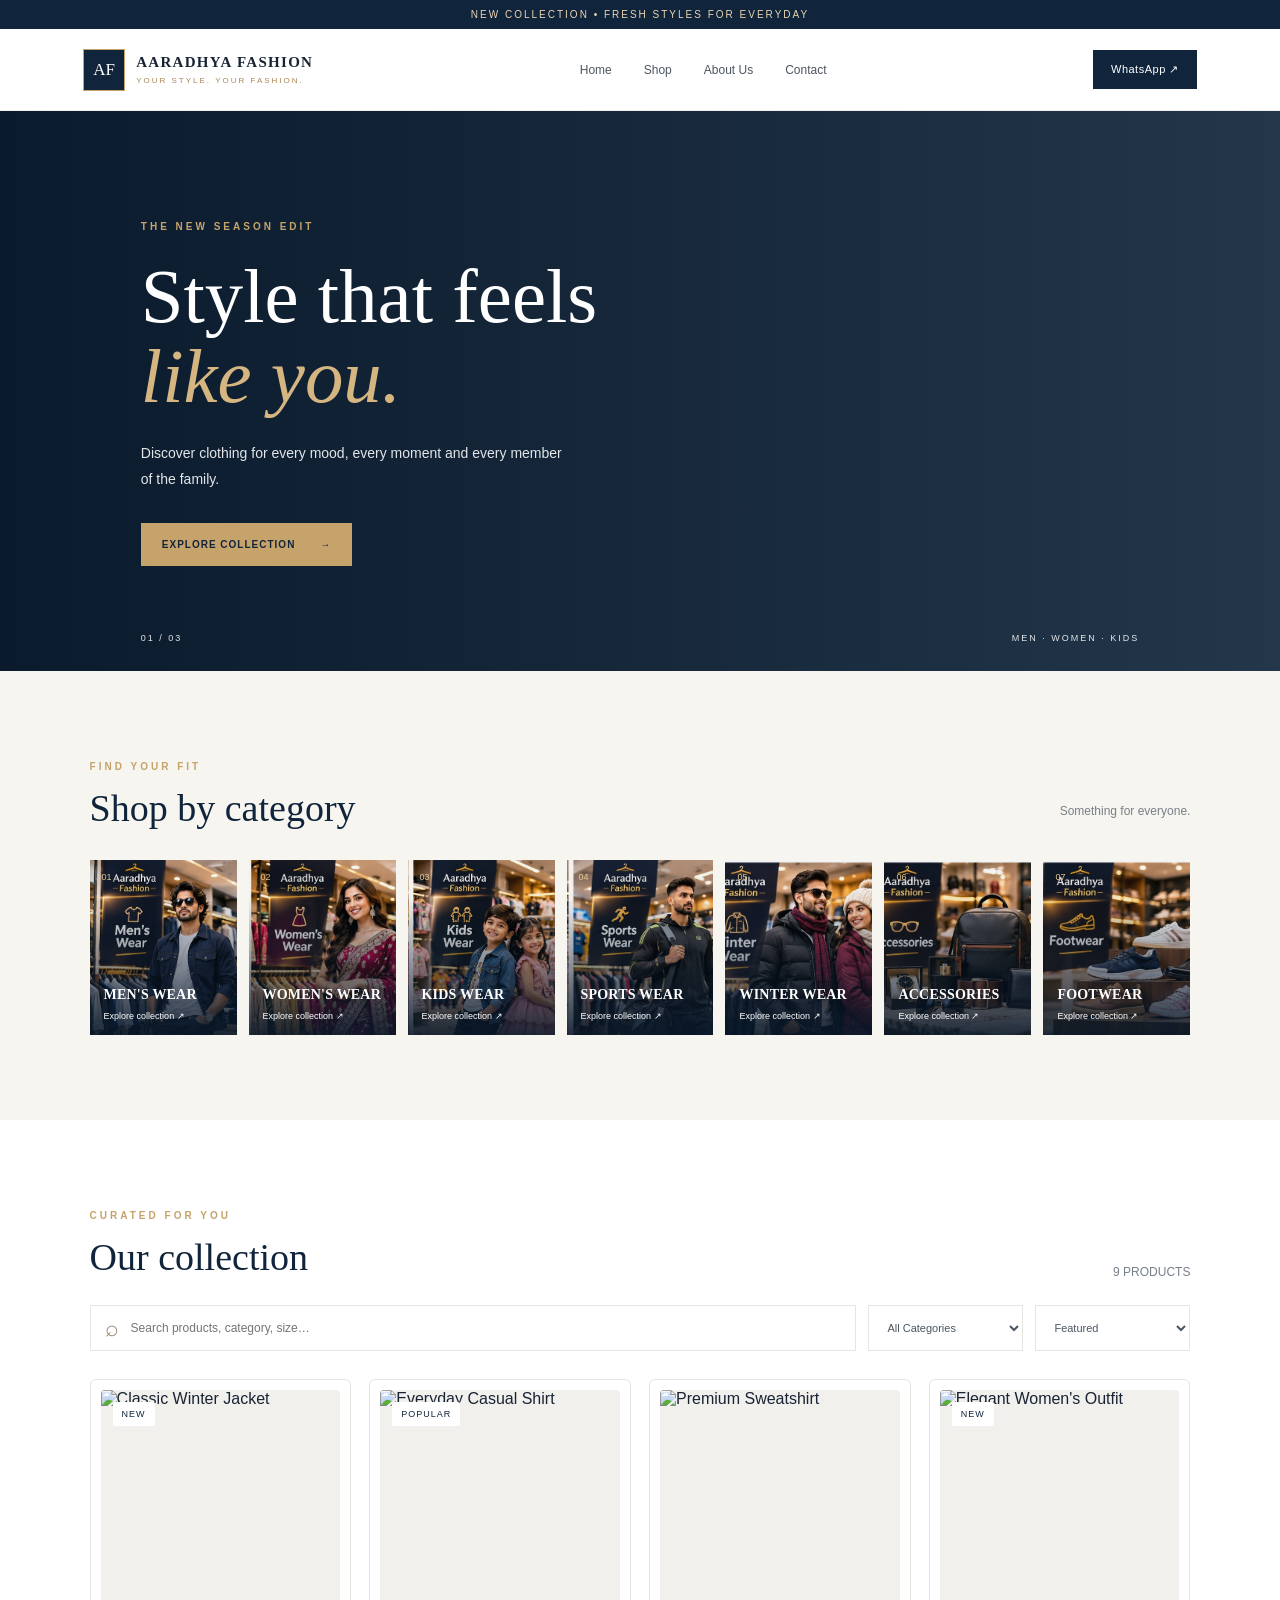
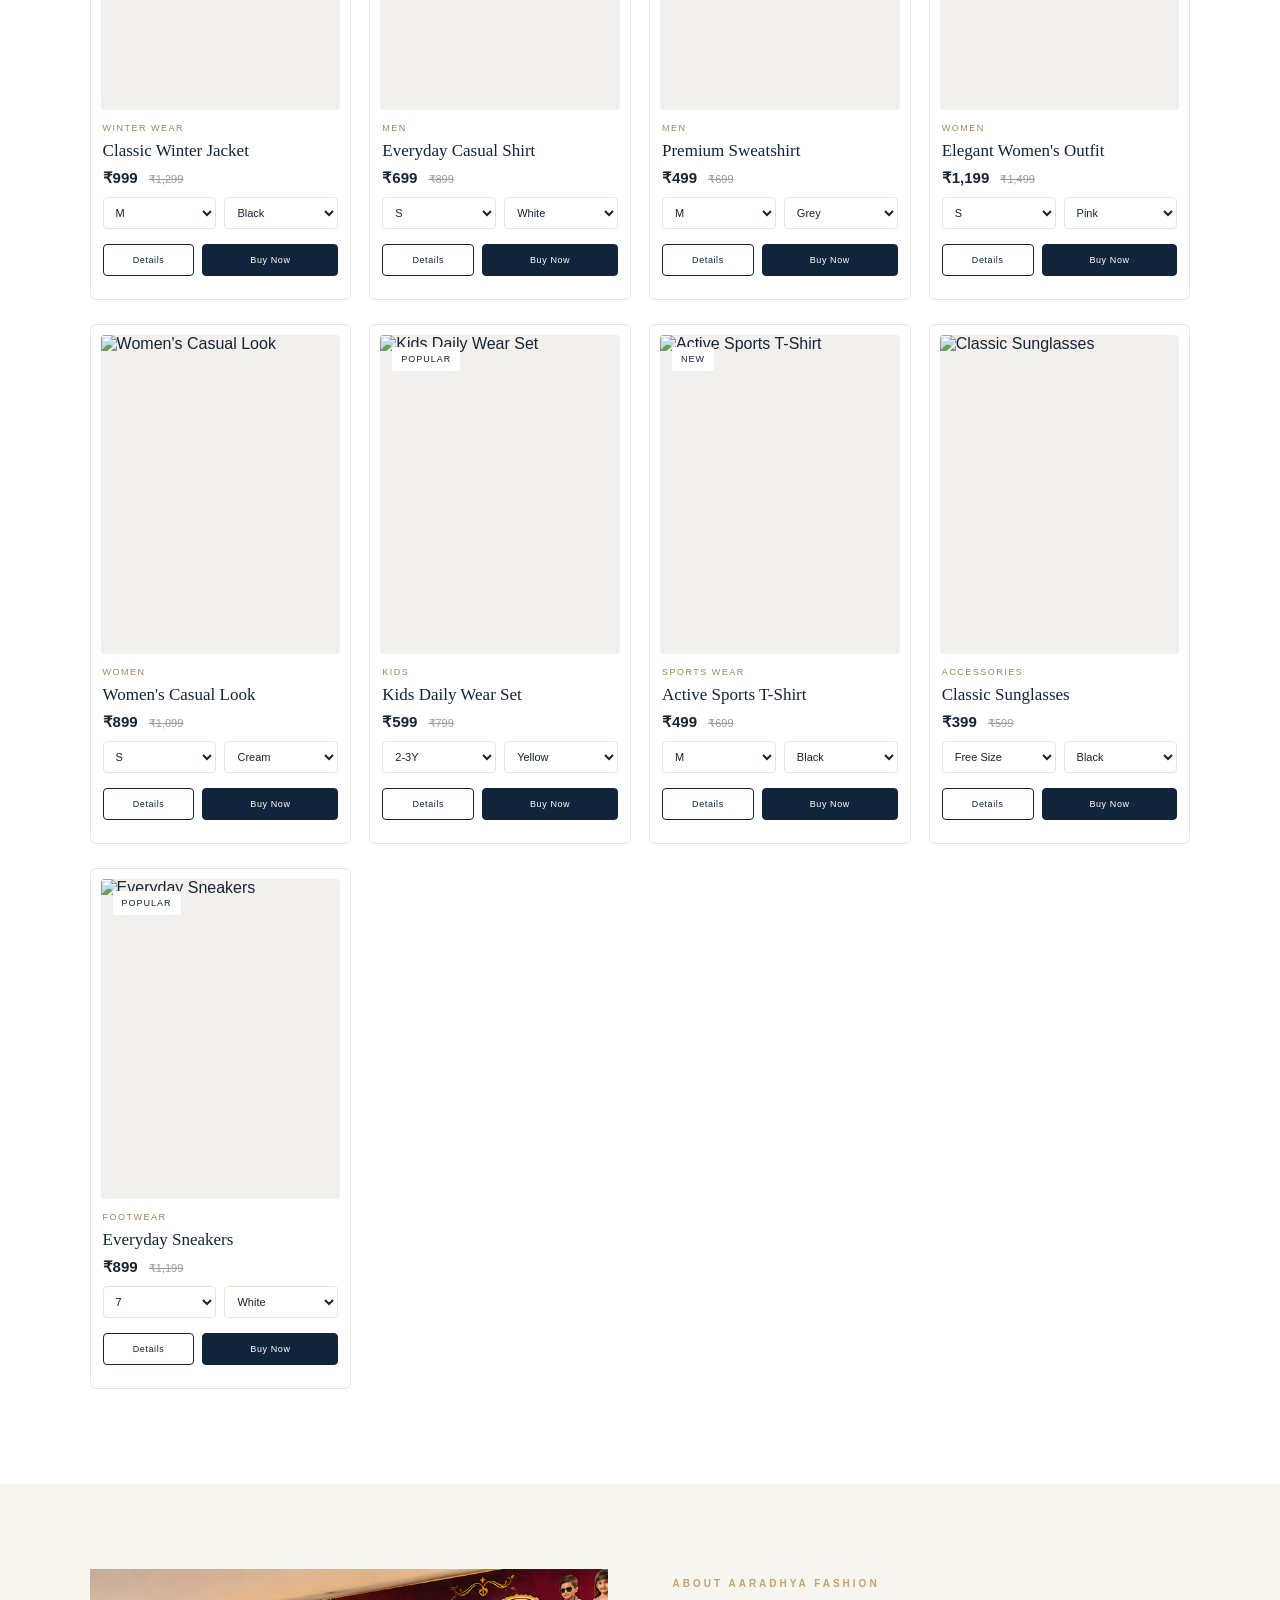
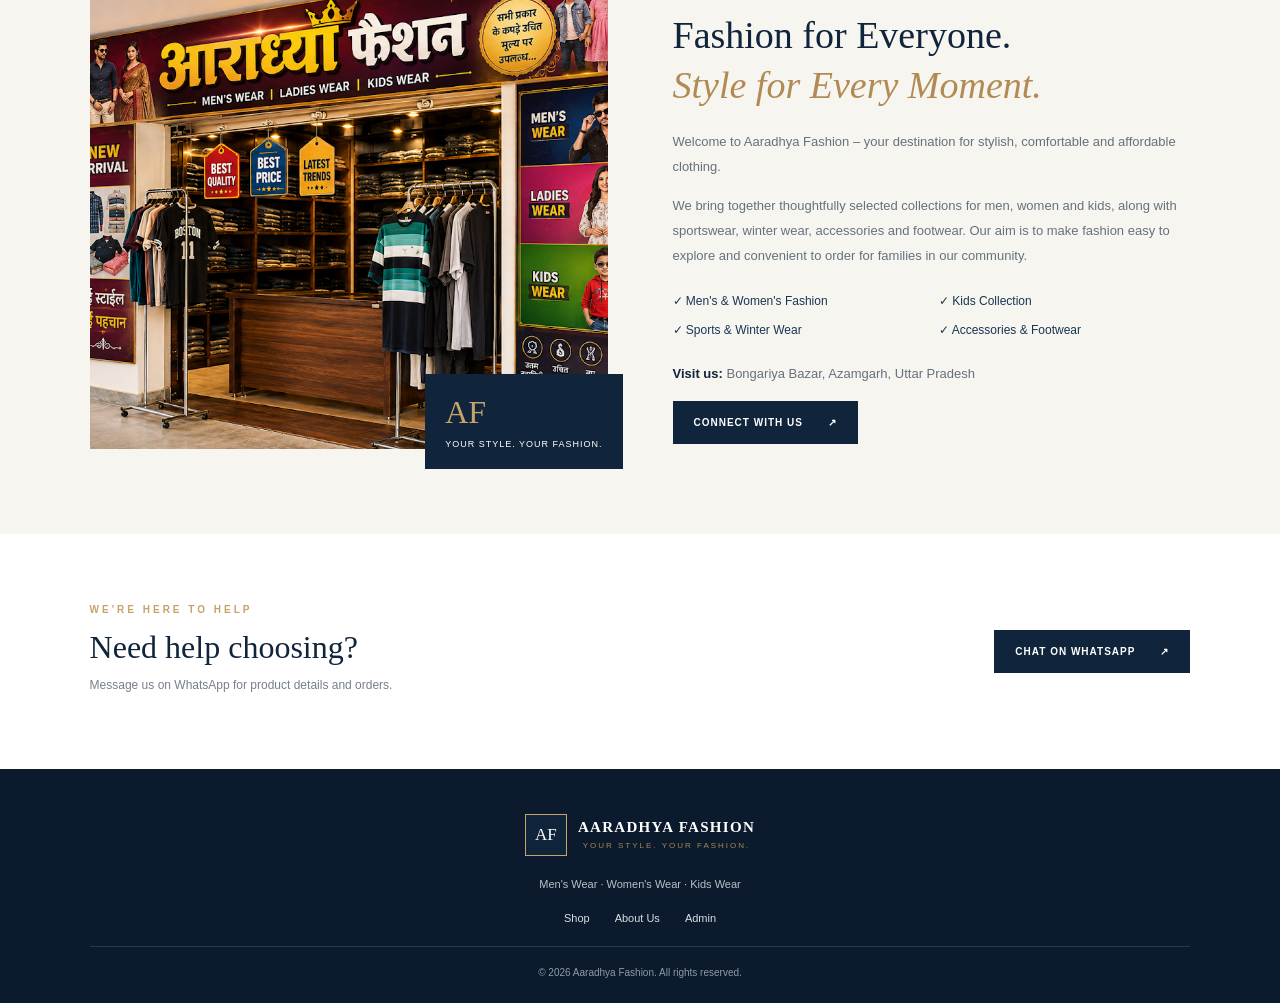
==== commit d959c6cd: "Update index.html" ====
--- a/index.html
+++ b/index.html
@@ -10,6 +10,7 @@
 </head>
 <body>
   <div class="announcement">NEW COLLECTION • FRESH STYLES FOR EVERYDAY</div>
+  
   <header class="site-header">
     <a class="brand" href="index.html" aria-label="Aaradhya Fashion home">
       <span class="brand-mark" aria-hidden="true">AF</span>
@@ -24,6 +25,7 @@
   </header>
 
   <main>
+    <!-- Hero Section -->
     <section class="hero" id="home">
       <div class="hero-shade"></div>
       <div class="hero-copy">
@@ -35,6 +37,7 @@
       <div class="hero-note"><span>01 / 03</span><span>MEN · WOMEN · KIDS</span></div>
     </section>
 
+    <!-- Categories Section -->
     <section class="category-section section-wrap" id="categories">
       <div class="section-heading"><div><span class="eyebrow">FIND YOUR FIT</span><h2>Shop by category</h2></div><p>Something for everyone.</p></div>
       <div class="category-cards">
@@ -48,11 +51,13 @@
       </div>
     </section>
 
+    <!-- Shop Section -->
     <section class="shop-section section-wrap" id="shop">
       <div class="section-heading shop-heading">
         <div><span class="eyebrow">CURATED FOR YOU</span><h2>Our collection</h2></div>
         <span class="product-count" id="productCount">Loading collection…</span>
       </div>
+      
       <div class="shop-controls">
         <label class="search-field"><span aria-hidden="true">⌕</span><input id="searchInput" type="search" placeholder="Search products, category, size…" autocomplete="off"></label>
         <select id="categoryFilter" aria-label="Filter by category">
@@ -69,10 +74,20 @@
           <option value="featured">Featured</option><option value="low">Price: Low to High</option><option value="high">Price: High to Low</option><option value="new">Newest first</option>
         </select>
       </div>
+      
+      <!-- Product Grid -->
       <div class="product-grid" id="productGrid" aria-live="polite"></div>
-      <div class="empty-state hidden" id="emptyState"><span aria-hidden="true">✧</span><h3>No products found</h3><p>Try another search or category.</p></div>
+      
+      <!-- Updated Empty State (Image Jaisa) -->
+      <div class="empty-state hidden" id="emptyState">
+        <div style="font-size: 45px; margin-bottom: 10px; line-height: 1;">👗</div>
+        <h3>More styles coming soon</h3>
+        <p>New arrivals every week!</p>
+        <a href="https://wa.me/918931911428" class="button button-navy" target="_blank" rel="noopener" style="padding: 12px 24px; margin-top: 10px; justify-content: center;">Request a Style</a>
+      </div>
     </section>
 
+    <!-- About Section -->
     <section class="about-section" id="about">
       <div class="about-container">
         <div class="about-image">
@@ -92,6 +107,7 @@
       </div>
     </section>
 
+    <!-- Contact Strip -->
     <section class="contact-strip section-wrap" id="contact">
       <div><span class="eyebrow">WE'RE HERE TO HELP</span><h2>Need help choosing?</h2><p>Message us on WhatsApp for product details and orders.</p></div>
       <a class="button button-navy" id="contactWhatsApp" href="https://wa.me/918931911428" target="_blank" rel="noopener">CHAT ON WHATSAPP <span aria-hidden="true">↗</span></a>
@@ -105,10 +121,13 @@
     <small>© <span id="year"></span> Aaradhya Fashion. All rights reserved.</small>
   </footer>
 
+  <!-- Product Dialog -->
   <dialog class="product-dialog" id="productDialog">
     <button class="dialog-close" id="dialogClose" aria-label="Close">×</button>
     <div id="dialogContent"></div>
   </dialog>
+
+  <!-- Scripts -->
   <script src="products.js"></script>
   <script src="app.js"></script>
 </body>
--- a/style.css
+++ b/style.css
@@ -46,7 +46,7 @@
 .section-heading h2,.story-copy h2,.contact-strip h2{font:normal 38px Georgia,serif;margin:12px 0 0;color:var(--navy)}
 .section-heading>p,.product-count{font-size:12px;color:var(--muted)}
 
-/* ---------- Categories (single source of truth) ---------- */
+/* ---------- Categories ---------- */
 .category-section{padding-top:85px;padding-bottom:85px;background:var(--cream)}
 .category-cards{
   display:grid;
@@ -85,22 +85,47 @@
 .search-field input{border:0;outline:0;width:100%;font-size:12px}
 .shop-controls select{border:1px solid var(--line);background:#fff;padding:0 14px;min-width:155px;color:#4c5662;font-size:11px}
 .product-grid{display:grid;grid-template-columns:repeat(4,minmax(0,1fr));gap:24px 18px}
-.product-card{min-width:0}
-.product-image-wrap{position:relative;background:#f1f0ed;overflow:hidden;aspect-ratio:3/4;cursor:pointer}
+.product-card{min-width:0; display: flex; flex-direction: column; border: 1px solid var(--line); padding: 10px; border-radius: 6px; background: #fff;}
+.product-image-wrap{position:relative;background:#f1f0ed;overflow:hidden;aspect-ratio:3/4;cursor:pointer;border-radius: 4px;}
 .product-image-wrap img{width:100%;height:100%;object-fit:cover;display:block;transition:transform .5s}
 .product-card:hover .product-image-wrap img{transform:scale(1.04)}
-.product-tag{position:absolute;top:12px;left:12px;background:#fff;color:var(--navy);padding:7px 9px;font-size:9px;letter-spacing:1px}
-.product-info{padding:13px 2px}
+.product-tag{position:absolute;top:12px;left:12px;background:#fff;color:var(--navy);padding:7px 9px;font-size:9px;letter-spacing:1px;border-radius:2px;}
+.product-info{padding:13px 2px; display: flex; flex-direction: column; flex: 1;}
 .product-category{font-size:9px;letter-spacing:1.5px;color:#a18456;text-transform:uppercase}
 .product-info h3{font:normal 17px Georgia,serif;margin:8px 0;color:var(--navy)}
-.product-price{font-size:13px;font-weight:bold}
+.product-price{font-size:15px;font-weight:bold;margin-bottom: 10px;}
 .old-price{font-size:11px;color:#9a9a9a;text-decoration:line-through;margin-left:7px;font-weight:normal}
-.product-actions{display:flex;gap:8px;margin-top:12px}
-.small-button{border:1px solid var(--navy);background:#fff;color:var(--navy);padding:10px 12px;font-size:9px;letter-spacing:.6px;cursor:pointer}
-.small-button.primary{background:var(--navy);color:#fff}
-.empty-state{text-align:center;padding:55px 15px;color:var(--muted)}
-.empty-state span{font-size:30px;color:var(--gold)}
-.empty-state h3{font:normal 25px Georgia,serif;color:var(--navy)}
+
+/* NAYA: Inline Size & Color Dropdowns */
+.inline-variants {
+  display: flex;
+  gap: 8px;
+  margin-bottom: 15px;
+  margin-top: auto;
+}
+.inline-variants select {
+  flex: 1;
+  padding: 8px;
+  border: 1px solid var(--line);
+  background: #fff;
+  color: var(--ink);
+  font-size: 11px;
+  border-radius: 4px;
+  outline: none;
+  cursor: pointer;
+  min-width: 0;
+}
+.inline-variants select:focus { border-color: var(--navy); }
+
+.product-actions{display:flex;gap:8px}
+.small-button{border:1px solid var(--navy);background:#fff;color:var(--navy);padding:10px 12px;font-size:9px;letter-spacing:.6px;cursor:pointer;border-radius: 4px; display: flex; align-items: center; justify-content: center;}
+.small-button.primary{background:var(--navy);color:#fff; flex: 1;}
+.small-button:not(.primary){flex: 0.6;}
+
+/* Empty State (Right side image jaisa) */
+.empty-state{text-align:center;padding:55px 25px;color:var(--muted);border: 2px dashed #cbd5e1; border-radius: 12px; background: #f8fafc; display: flex; flex-direction: column; align-items: center; justify-content: center; min-height: 350px;}
+.empty-state h3{font:normal 22px Georgia,serif;color:var(--navy);margin: 10px 0;}
+.empty-state p{font-size: 13px; margin-bottom: 20px;}
 .hidden{display:none!important}
 
 /* ---------- Story ---------- */
@@ -140,7 +165,7 @@
 .site-footer>small{display:block;border-top:1px solid #28394b;padding-top:20px;color:#8e9ba8;font-size:10px}
 
 /* ---------- Product dialog ---------- */
-.product-dialog{border:0;padding:0;width:min(760px,92vw);max-width:none;box-shadow:0 20px 80px #0005}
+.product-dialog{border:0;padding:0;width:min(760px,92vw);max-width:none;box-shadow:0 20px 80px #0005; border-radius: 8px; overflow: hidden;}
 .product-dialog::backdrop{background:#07182bbd}
 .dialog-close{position:absolute;right:12px;top:8px;border:0;background:#fff;width:34px;height:34px;border-radius:50%;font-size:24px;cursor:pointer;z-index:2}
 .dialog-layout{display:grid;grid-template-columns:1fr 1fr}
@@ -149,8 +174,8 @@
 .dialog-details h2{font:normal 29px Georgia,serif;color:var(--navy)}
 .dialog-details p{font-size:13px;line-height:1.8;color:#68717a}
 .dialog-details label{display:block;font-size:11px;margin:18px 0 7px}
-.dialog-details select{width:100%;padding:12px;border:1px solid var(--line)}
-.dialog-details .button{margin-top:22px}
+.dialog-details select{width:100%;padding:12px;border:1px solid var(--line);border-radius:4px;}
+.dialog-details .button{margin-top:22px; width: 100%; justify-content: center;}
 
 /* ---------- Admin ---------- */
 .admin-body{background:#f4f6f8;min-height:100vh}
@@ -158,13 +183,13 @@
 .admin-login h1{font:normal 30px Georgia,serif;color:var(--navy)}
 .admin-login p{font-size:12px;line-height:1.7;color:var(--muted)}
 .admin-login label,.form-field label{display:block;font-size:11px;margin:15px 0 7px}
-.admin-login input,.form-field input,.form-field textarea,.form-field select{width:100%;padding:12px;border:1px solid #dce1e6;background:#fff}
+.admin-login input,.form-field input,.form-field textarea,.form-field select{width:100%;padding:12px;border:1px solid #dce1e6;background:#fff;border-radius:4px;}
 .admin-shell{max-width:1150px;margin:auto;padding:30px 22px}
 .admin-top{display:flex;align-items:center;justify-content:space-between;margin-bottom:25px}
 .admin-top h1,.admin-top h2{margin:0}
 .admin-top h1{font:normal 30px Georgia,serif;color:var(--navy)}
 .admin-actions{display:flex;gap:9px;flex-wrap:wrap}
-.admin-panel{background:#fff;padding:24px;margin-bottom:20px;border:1px solid #e8ebef}
+.admin-panel{background:#fff;padding:24px;margin-bottom:20px;border:1px solid #e8ebef;border-radius:6px;}
 .admin-panel h2{font:normal 22px Georgia,serif;color:var(--navy);margin-top:0}
 .admin-form-grid{display:grid;grid-template-columns:repeat(2,1fr);gap:0 18px}
 .form-field.full{grid-column:1/-1}
@@ -173,14 +198,12 @@
 .admin-table{width:100%;border-collapse:collapse;font-size:12px}
 .admin-table th,.admin-table td{text-align:left;padding:12px;border-bottom:1px solid #edf0f2;white-space:nowrap}
 .admin-table th{color:#7b8490;font-size:10px;letter-spacing:1px}
-.admin-notice{padding:12px;background:#fff6e7;color:#795d2e;font-size:11px;line-height:1.6;margin-bottom:18px}
+.admin-notice{padding:12px;background:#fff6e7;color:#795d2e;font-size:11px;line-height:1.6;margin-bottom:18px;border-radius:4px;}
 .admin-status{font-size:12px;color:#39704c;margin:10px 0}
 .danger{background:#fff;color:#a22;border-color:#d8a5a5}
 
 /* =========================================================
    Responsive
-   - Categories: 7 (desktop) → 4 (≤1100) → 2 (≤600)
-   - Products:   4 (desktop) → 3 (≤900) → 2 (≤650)
    ========================================================= */
 @media (max-width:1100px){
   .category-cards{grid-template-columns:repeat(4,minmax(0,1fr))}
@@ -218,8 +241,10 @@
   .shop-controls select{flex:1;min-width:0;height:43px}
   .product-grid{grid-template-columns:repeat(2,minmax(0,1fr));gap:20px 12px}
   .product-info h3{font-size:15px}
-  .product-actions{flex-direction:column}
-  .small-button{width:100%}
+  
+  /* Mobile par inline select adjust karna */
+  .inline-variants { flex-direction: row; }
+  
   .story-section{grid-template-columns:1fr}
   .story-image{min-height:270px}
   .story-copy{padding:48px 7%}
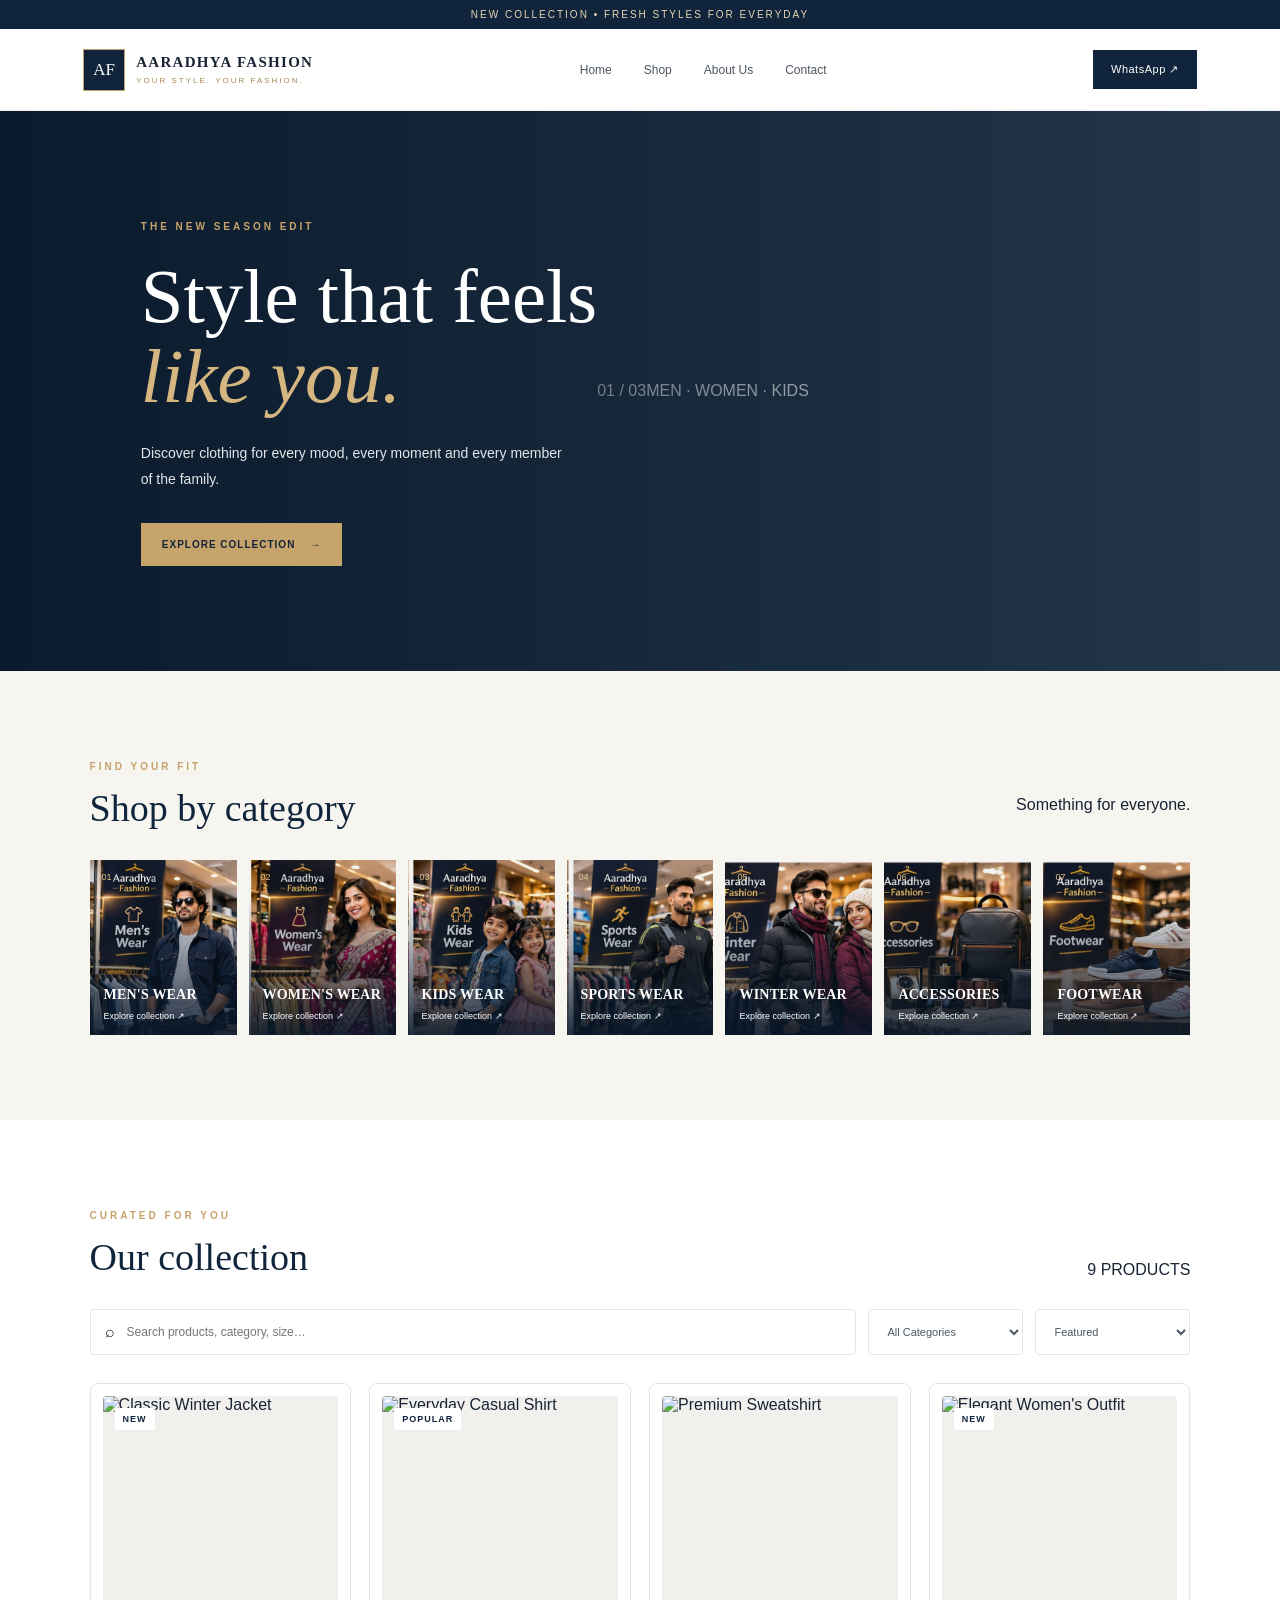
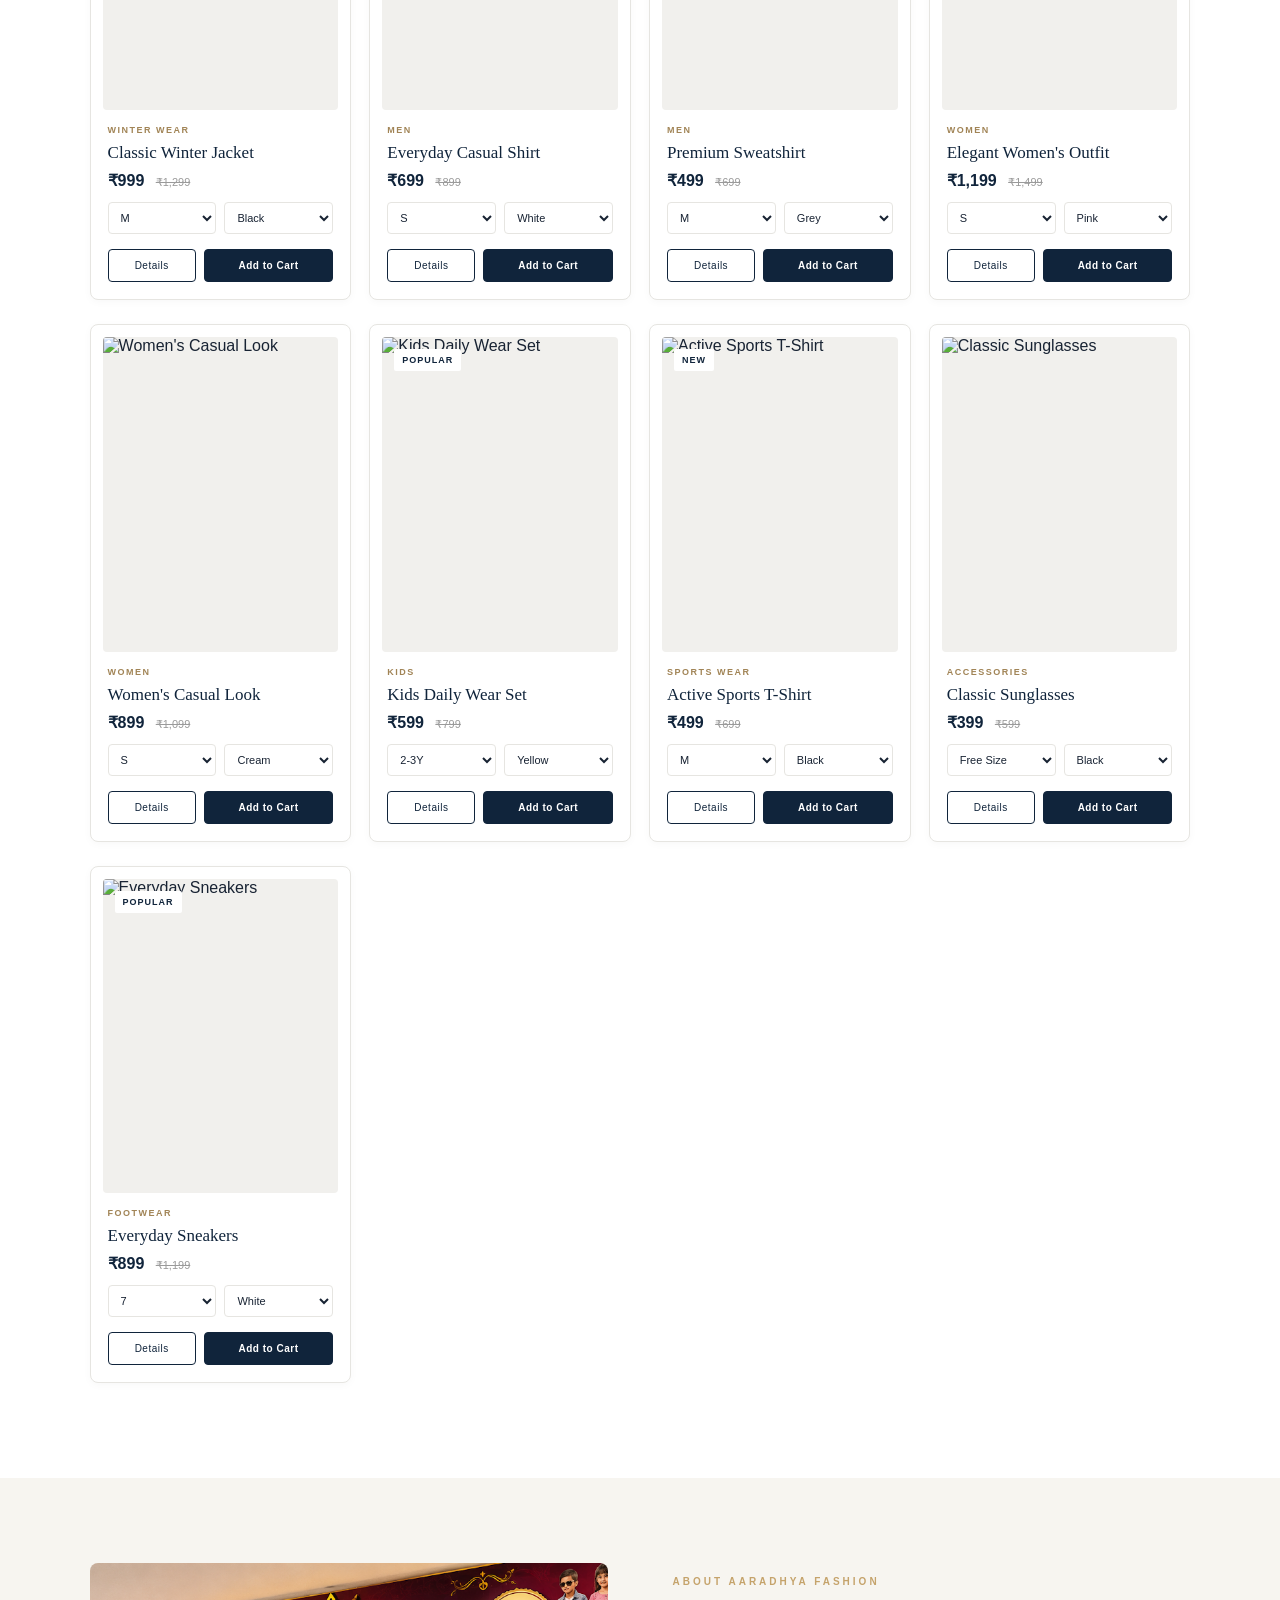
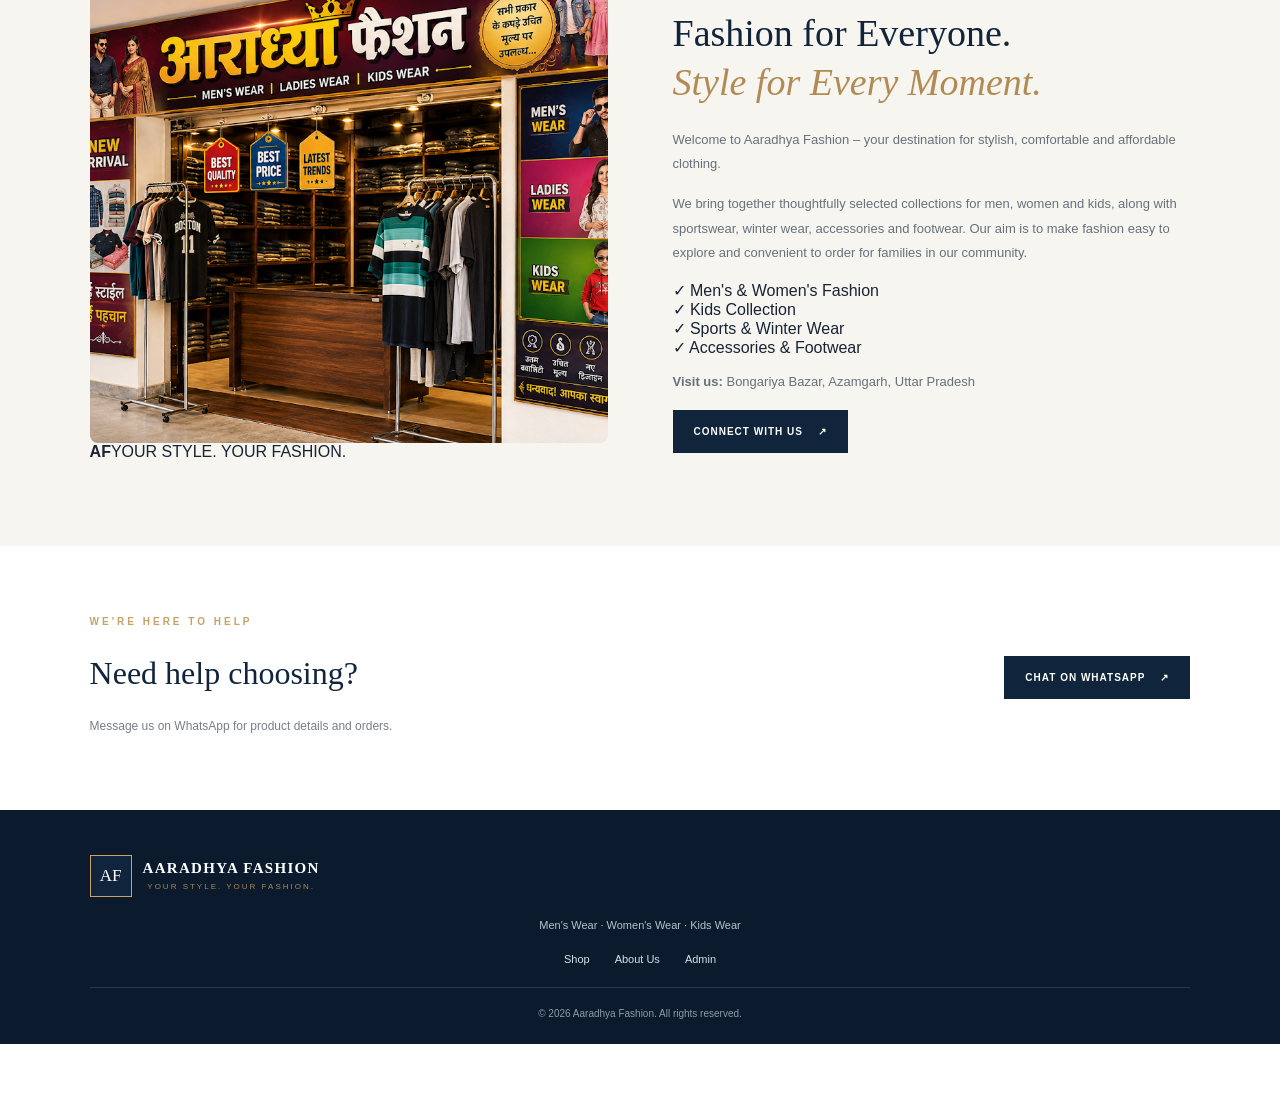
==== commit c10746cb: "Update index.html" ====
--- a/index.html
+++ b/index.html
@@ -4,9 +4,35 @@
   <meta charset="UTF-8">
   <meta name="viewport" content="width=device-width, initial-scale=1">
   <meta name="theme-color" content="#10243b">
-  <meta name="description" content="Explore the latest clothing collection at Aaradhya Fashion.">
+  <meta name="description" content="Explore the latest clothing collection at Aaradhya Fashion. Men's, Women's, Kids, Sports, and Winter Wear.">
   <title>Aaradhya Fashion | Your Style. Your Fashion.</title>
+  
+  <!-- PWA Tags -->
+  <link rel="manifest" href="manifest.json">
+  <meta name="apple-mobile-web-app-capable" content="yes">
+  <meta name="apple-mobile-web-app-status-bar-style" content="black-translucent">
+  
   <link rel="stylesheet" href="style.css">
+
+  <!-- SEO: Local Business Schema -->
+  <script type="application/ld+json">
+  {
+    "@context": "https://schema.org",
+    "@type": "ClothingStore",
+    "name": "Aaradhya Fashion",
+    "image": "https://images.unsplash.com/photo-1441986300917-64674bd600d8",
+    "description": "Your destination for stylish, comfortable and affordable clothing for men, women and kids.",
+    "address": {
+      "@type": "PostalAddress",
+      "streetAddress": "Bongariya Bazar",
+      "addressLocality": "Azamgarh",
+      "addressRegion": "Uttar Pradesh",
+      "addressCountry": "IN"
+    },
+    "telephone": "+918931911428",
+    "url": "https://aaradhyafashion.com"
+  }
+  </script>
 </head>
 <body>
   <div class="announcement">NEW COLLECTION • FRESH STYLES FOR EVERYDAY</div>
@@ -21,11 +47,10 @@
       <a href="#home">Home</a><a href="#shop">Shop</a>
       <a href="about.html">About Us</a><a href="#contact">Contact</a>
     </nav>
-    <a class="header-wa" id="headerWhatsApp" href="https://wa.me/918931911428" target="_blank" rel="noopener">WhatsApp <span aria-hidden="true">↗</span></a>
+    <a class="header-wa" href="https://wa.me/918931911428" target="_blank" rel="noopener">WhatsApp <span aria-hidden="true">↗</span></a>
   </header>
 
   <main>
-    <!-- Hero Section -->
     <section class="hero" id="home">
       <div class="hero-shade"></div>
       <div class="hero-copy">
@@ -37,7 +62,6 @@
       <div class="hero-note"><span>01 / 03</span><span>MEN · WOMEN · KIDS</span></div>
     </section>
 
-    <!-- Categories Section -->
     <section class="category-section section-wrap" id="categories">
       <div class="section-heading"><div><span class="eyebrow">FIND YOUR FIT</span><h2>Shop by category</h2></div><p>Something for everyone.</p></div>
       <div class="category-cards">
@@ -51,7 +75,6 @@
       </div>
     </section>
 
-    <!-- Shop Section -->
     <section class="shop-section section-wrap" id="shop">
       <div class="section-heading shop-heading">
         <div><span class="eyebrow">CURATED FOR YOU</span><h2>Our collection</h2></div>
@@ -75,10 +98,8 @@
         </select>
       </div>
       
-      <!-- Product Grid -->
       <div class="product-grid" id="productGrid" aria-live="polite"></div>
       
-      <!-- Updated Empty State (Image Jaisa) -->
       <div class="empty-state hidden" id="emptyState">
         <div style="font-size: 45px; margin-bottom: 10px; line-height: 1;">👗</div>
         <h3>More styles coming soon</h3>
@@ -87,12 +108,10 @@
       </div>
     </section>
 
-    <!-- About Section -->
     <section class="about-section" id="about">
       <div class="about-container">
         <div class="about-image">
-          <img src="assets/images/aaradhya-storefront.png" alt="Aaradhya Fashion clothing store" loading="lazy"
-               onerror="this.onerror=null;this.src='https://images.unsplash.com/photo-1441986300917-64674bd600d8?auto=format&fit=crop&w=1200&q=85';">
+          <img src="assets/images/aaradhya-storefront.png" alt="Aaradhya Fashion clothing store" loading="lazy" onerror="this.onerror=null;this.src='https://images.unsplash.com/photo-1441986300917-64674bd600d8?auto=format&fit=crop&w=1200&q=85';">
           <div class="about-label"><strong>AF</strong><span>YOUR STYLE. YOUR FASHION.</span></div>
         </div>
         <div class="about-content">
@@ -107,10 +126,9 @@
       </div>
     </section>
 
-    <!-- Contact Strip -->
     <section class="contact-strip section-wrap" id="contact">
       <div><span class="eyebrow">WE'RE HERE TO HELP</span><h2>Need help choosing?</h2><p>Message us on WhatsApp for product details and orders.</p></div>
-      <a class="button button-navy" id="contactWhatsApp" href="https://wa.me/918931911428" target="_blank" rel="noopener">CHAT ON WHATSAPP <span aria-hidden="true">↗</span></a>
+      <a class="button button-navy" href="https://wa.me/918931911428" target="_blank" rel="noopener">CHAT ON WHATSAPP <span aria-hidden="true">↗</span></a>
     </section>
   </main>
 
@@ -121,13 +139,20 @@
     <small>© <span id="year"></span> Aaradhya Fashion. All rights reserved.</small>
   </footer>
 
-  <!-- Product Dialog -->
+  <!-- Product Quick View Dialog -->
   <dialog class="product-dialog" id="productDialog">
     <button class="dialog-close" id="dialogClose" aria-label="Close">×</button>
     <div id="dialogContent"></div>
   </dialog>
 
-  <!-- Scripts -->
+  <!-- Sticky Cart Button -->
+  <div class="sticky-cart" id="stickyCart" style="display: none;">
+    <div class="cart-info">
+      <span id="cartCount">0</span> Items in Cart
+    </div>
+    <button class="button button-gold" id="checkoutCartBtn" style="padding: 10px 15px; font-size: 11px;">Checkout on WhatsApp</button>
+  </div>
+
   <script src="products.js"></script>
   <script src="app.js"></script>
 </body>
--- a/style.css
+++ b/style.css
@@ -1,5 +1,5 @@
 /* =========================================================
-   AARADHYA FASHION — consolidated stylesheet
+   AARADHYA FASHION — Final Premium CSS
    ========================================================= */
 :root{
   --navy:#10243b;--navy2:#183653;--gold:#c5a36b;--cream:#f7f5f0;
@@ -7,14 +7,12 @@
 }
 *{box-sizing:border-box}
 html{scroll-behavior:smooth}
-body{margin:0;background:#fff;color:var(--ink);font-family:Arial,Helvetica,sans-serif}
+body{margin:0;background:#fff;color:var(--ink);font-family:Arial,Helvetica,sans-serif; padding-bottom: 70px;}
 a{color:inherit;text-decoration:none}
 button,input,select,textarea{font:inherit}
-button:focus-visible,a:focus-visible,input:focus-visible,select:focus-visible,textarea:focus-visible{
-  outline:2px solid var(--gold);outline-offset:2px;
-}
+button:focus-visible,a:focus-visible,input:focus-visible,select:focus-visible,textarea:focus-visible{outline:2px solid var(--gold);outline-offset:2px;}
 
-/* ---------- Announcement + header ---------- */
+/* Header */
 .announcement{background:var(--navy);color:#e9d5b1;text-align:center;padding:9px 12px;font-size:10px;letter-spacing:2px}
 .site-header{height:82px;padding:0 6.5%;display:flex;align-items:center;justify-content:space-between;background:#fff;position:sticky;top:0;z-index:20;border-bottom:1px solid #f0efec}
 .brand{display:flex;align-items:center;gap:11px}
@@ -27,239 +25,140 @@
 .header-wa{font-size:11px;background:var(--navy);color:#fff;padding:13px 18px;letter-spacing:.5px}
 .menu-toggle{display:none;border:0;background:none;font-size:24px;color:var(--navy);cursor:pointer}
 
-/* ---------- Hero ---------- */
+/* Hero */
 .hero{min-height:560px;position:relative;background:#263a4d url('https://images.unsplash.com/photo-1483985988355-763728e1935b?auto=format&fit=crop&w=2000&q=85') center 38%/cover;display:flex;align-items:center;padding:0 11%;color:#fff}
 .hero-shade{position:absolute;inset:0;background:linear-gradient(90deg,rgba(8,24,42,.92),rgba(8,24,42,.56) 48%,rgba(8,24,42,.08))}
 .hero-copy{position:relative;max-width:570px}
 .eyebrow{font-size:10px;letter-spacing:3px;color:var(--gold);font-weight:bold}
 .hero h1{font:normal clamp(48px,6vw,78px)/1.04 Georgia,serif;margin:23px 0}
-.hero h1 em,.story-copy h2 em{color:#d5b681;font-weight:normal}
+.hero h1 em{color:#d5b681;font-weight:normal}
 .hero-copy p{font-size:14px;line-height:1.9;color:#e2e6e9;max-width:430px;margin-bottom:30px}
-.button{display:inline-flex;align-items:center;gap:25px;padding:16px 21px;font-size:10px;letter-spacing:1px;font-weight:bold;cursor:pointer;border:0}
+.button{display:inline-flex;align-items:center;gap:15px;padding:16px 21px;font-size:10px;letter-spacing:1px;font-weight:bold;cursor:pointer;border:0;transition:0.3s;}
 .button-gold{background:var(--gold);color:#14243a}
 .button-navy{background:var(--navy);color:#fff}
-.hero-note{position:absolute;bottom:28px;left:11%;right:11%;display:flex;justify-content:space-between;font-size:9px;letter-spacing:2px;color:#e5e8eb}
+.button:hover{opacity: 0.9; transform: translateY(-2px);}
 
-/* ---------- Generic section ---------- */
+/* Categories */
 .section-wrap{padding-left:7%;padding-right:7%}
 .section-heading{display:flex;align-items:end;justify-content:space-between;margin-bottom:30px}
-.section-heading h2,.story-copy h2,.contact-strip h2{font:normal 38px Georgia,serif;margin:12px 0 0;color:var(--navy)}
-.section-heading>p,.product-count{font-size:12px;color:var(--muted)}
-
-/* ---------- Categories ---------- */
+.section-heading h2{font:normal 38px Georgia,serif;margin:12px 0 0;color:var(--navy)}
 .category-section{padding-top:85px;padding-bottom:85px;background:var(--cream)}
-.category-cards{
-  display:grid;
-  grid-template-columns:repeat(7,minmax(0,1fr));
-  gap:12px;
-  width:100%;
-}
-.category-card{
-  height:175px;min-height:175px;min-width:0;padding:14px;
-  position:relative;display:flex;flex-direction:column;justify-content:flex-end;
-  text-align:left;color:#fff;cursor:pointer;overflow:hidden;
-  background-color:#10243b;background-size:cover;background-position:center;
-  border:0;transition:transform .25s ease;
-}
+.category-cards{display:grid;grid-template-columns:repeat(7,minmax(0,1fr));gap:12px;width:100%;}
+.category-card{height:175px;min-height:175px;min-width:0;padding:14px;position:relative;display:flex;flex-direction:column;justify-content:flex-end;text-align:left;color:#fff;cursor:pointer;overflow:hidden;background-color:#10243b;background-size:cover;background-position:center;border:0;transition:transform .25s ease;}
 .category-card::before{content:"";position:absolute;inset:0;background:linear-gradient(0deg,rgba(8,24,42,.90),rgba(8,24,42,.04) 78%)}
 .category-card>*{position:relative}
 .category-card span{position:absolute;top:12px;left:12px;font-size:9px;color:#e5c58e}
 .category-card strong{font-family:Georgia,serif;font-size:14px;line-height:1.2;letter-spacing:.2px}
 .category-card small{font-size:9px;margin-top:7px}
 .category-card:hover{transform:translateY(-3px)}
+.men-card{background-image:url('assets/images/01-mens-wear.jpg')}
+.women-card{background-image:url('assets/images/02-womens-wear.jpg')}
+.kids-card{background-image:url('assets/images/03-kids-wear.jpg')}
+.sports-card{background-image:url('assets/images/04-sports-wear.jpg')}
+.winter-card{background-image:url('assets/images/05-winter-wear.jpg')}
+.accessories-card{background-image:url('assets/images/06-accessories.jpg')}
+.footwear-card{background-image:url('assets/images/07-footwear.jpg')}
 
-.men-card        {background-image:url('assets/images/01-mens-wear.jpg')}
-.women-card      {background-image:url('assets/images/02-womens-wear.jpg')}
-.kids-card       {background-image:url('assets/images/03-kids-wear.jpg')}
-.sports-card     {background-image:url('assets/images/04-sports-wear.jpg')}
-.winter-card     {background-image:url('assets/images/05-winter-wear.jpg')}
-.accessories-card{background-image:url('assets/images/06-accessories.jpg')}
-.footwear-card   {background-image:url('assets/images/07-footwear.jpg')}
+/* Shop */
+.shop-section{padding-top:85px;padding-bottom:95px}
+.shop-controls{display:flex;gap:12px;margin-bottom:28px}
+.search-field{height:46px;border:1px solid var(--line);display:flex;align-items:center;gap:10px;padding:0 14px;flex:1;border-radius:4px;}
+.search-field input{border:0;outline:0;width:100%;font-size:12px}
+.shop-controls select{border:1px solid var(--line);background:#fff;padding:0 14px;min-width:155px;color:#4c5662;font-size:11px;border-radius:4px;}
+.product-grid{display:grid;grid-template-columns:repeat(4,minmax(0,1fr));gap:24px 18px}
 
-/* ---------- Shop ---------- */
-.shop-section{padding-top:85px;padding-bottom:95px}
-.shop-heading{margin-bottom:26px}
-.shop-controls{display:flex;gap:12px;margin-bottom:28px}
-.search-field{height:46px;border:1px solid var(--line);display:flex;align-items:center;gap:10px;padding:0 14px;flex:1}
-.search-field span{font-size:23px;color:#9a8a70}
-.search-field input{border:0;outline:0;width:100%;font-size:12px}
-.shop-controls select{border:1px solid var(--line);background:#fff;padding:0 14px;min-width:155px;color:#4c5662;font-size:11px}
-.product-grid{display:grid;grid-template-columns:repeat(4,minmax(0,1fr));gap:24px 18px}
-.product-card{min-width:0; display: flex; flex-direction: column; border: 1px solid var(--line); padding: 10px; border-radius: 6px; background: #fff;}
+/* Product Card */
+.product-card{min-width:0; display: flex; flex-direction: column; border: 1px solid var(--line); padding: 12px; border-radius: 8px; background: #fff; transition: 0.3s; box-shadow: 0 2px 8px rgba(0,0,0,0.03);}
+.product-card:hover{box-shadow: 0 8px 24px rgba(0,0,0,0.08);}
 .product-image-wrap{position:relative;background:#f1f0ed;overflow:hidden;aspect-ratio:3/4;cursor:pointer;border-radius: 4px;}
 .product-image-wrap img{width:100%;height:100%;object-fit:cover;display:block;transition:transform .5s}
-.product-card:hover .product-image-wrap img{transform:scale(1.04)}
-.product-tag{position:absolute;top:12px;left:12px;background:#fff;color:var(--navy);padding:7px 9px;font-size:9px;letter-spacing:1px;border-radius:2px;}
-.product-info{padding:13px 2px; display: flex; flex-direction: column; flex: 1;}
-.product-category{font-size:9px;letter-spacing:1.5px;color:#a18456;text-transform:uppercase}
-.product-info h3{font:normal 17px Georgia,serif;margin:8px 0;color:var(--navy)}
-.product-price{font-size:15px;font-weight:bold;margin-bottom: 10px;}
+.product-card:hover .product-image-wrap img{transform:scale(1.05)}
+.product-tag{position:absolute;top:12px;left:12px;background:#fff;color:var(--navy);padding:6px 8px;font-size:9px;font-weight:bold;letter-spacing:1px;border-radius:2px;}
+.urgency-tag{position:absolute;bottom:12px;left:12px;background:#ef4444;color:#fff;padding:4px 8px;font-size:9px;border-radius:2px;font-weight:bold;}
+.product-info{padding:15px 5px 5px; display: flex; flex-direction: column; flex: 1;}
+.product-category{font-size:9px;letter-spacing:1.5px;color:#a18456;text-transform:uppercase;font-weight:bold;}
+.product-info h3{font:normal 17px Georgia,serif;margin:8px 0;color:var(--navy);cursor:pointer;}
+.product-price{font-size:16px;font-weight:bold;margin-bottom: 12px;color:var(--navy);}
 .old-price{font-size:11px;color:#9a9a9a;text-decoration:line-through;margin-left:7px;font-weight:normal}
 
-/* NAYA: Inline Size & Color Dropdowns */
-.inline-variants {
-  display: flex;
-  gap: 8px;
-  margin-bottom: 15px;
-  margin-top: auto;
-}
-.inline-variants select {
-  flex: 1;
-  padding: 8px;
-  border: 1px solid var(--line);
-  background: #fff;
-  color: var(--ink);
-  font-size: 11px;
-  border-radius: 4px;
-  outline: none;
-  cursor: pointer;
-  min-width: 0;
-}
-.inline-variants select:focus { border-color: var(--navy); }
+/* Inline Selects */
+.inline-variants{display: flex;gap: 8px;margin-bottom: 15px;margin-top: auto;}
+.inline-variants select{flex: 1;padding: 8px;border: 1px solid var(--line);background: #fff;color: var(--ink);font-size: 11px;border-radius: 4px;outline: none;cursor: pointer;min-width: 0;}
+.inline-variants select:focus{border-color: var(--navy);}
 
+/* Buttons */
 .product-actions{display:flex;gap:8px}
-.small-button{border:1px solid var(--navy);background:#fff;color:var(--navy);padding:10px 12px;font-size:9px;letter-spacing:.6px;cursor:pointer;border-radius: 4px; display: flex; align-items: center; justify-content: center;}
-.small-button.primary{background:var(--navy);color:#fff; flex: 1;}
+.small-button{border:1px solid var(--navy);background:#fff;color:var(--navy);padding:10px 12px;font-size:10px;letter-spacing:.5px;cursor:pointer;border-radius: 4px; display: flex; align-items: center; justify-content: center; transition: 0.2s;}
+.small-button:hover{background:#f0f4f8;}
+.small-button.primary{background:var(--navy);color:#fff; flex: 1; font-weight: bold;}
+.small-button.primary:hover{background:var(--navy2);}
 .small-button:not(.primary){flex: 0.6;}
 
-/* Empty State (Right side image jaisa) */
-.empty-state{text-align:center;padding:55px 25px;color:var(--muted);border: 2px dashed #cbd5e1; border-radius: 12px; background: #f8fafc; display: flex; flex-direction: column; align-items: center; justify-content: center; min-height: 350px;}
+/* Empty State */
+.empty-state{text-align:center;padding:55px 25px;color:var(--muted);border: 2px dashed #cbd5e1;border-radius: 12px;background: #f8fafc;display: flex;flex-direction: column;align-items: center;justify-content: center;min-height: 350px;}
 .empty-state h3{font:normal 22px Georgia,serif;color:var(--navy);margin: 10px 0;}
-.empty-state p{font-size: 13px; margin-bottom: 20px;}
 .hidden{display:none!important}
 
-/* ---------- Story ---------- */
-.story-section{display:grid;grid-template-columns:1fr 1fr;background:var(--navy);color:#fff;min-height:430px}
-.story-image{background:url('https://images.unsplash.com/photo-1485230895905-ec40ba36b9bc?auto=format&fit=crop&w=1200&q=85') center/cover}
-.story-copy{padding:75px 12%;align-self:center}
-.story-copy h2{color:#fff;line-height:1.25;margin:18px 0}
-.story-copy p{font-size:13px;line-height:1.9;color:#d3dbe2;max-width:450px;margin:22px 0}
-.text-link{font-size:10px;letter-spacing:1.5px;color:#e3c28f}
+/* Sticky Cart */
+.sticky-cart { position: fixed; bottom: 20px; left: 50%; transform: translateX(-50%); width: min(600px, 90%); background: var(--navy); color: #fff; padding: 12px 20px; border-radius: 50px; display: flex; justify-content: space-between; align-items: center; box-shadow: 0 10px 30px rgba(0,0,0,0.3); z-index: 100; border: 1px solid var(--gold); animation: slideUp 0.3s ease; }
+@keyframes slideUp { from { bottom: -50px; opacity: 0; } to { bottom: 20px; opacity: 1; } }
+.cart-info { font-size: 14px; font-weight: bold; }
+.cart-info span { background: var(--gold); color: var(--navy); padding: 2px 8px; border-radius: 10px; margin-right: 5px; }
 
-/* ---------- Contact strip ---------- */
-.contact-strip{padding-top:65px;padding-bottom:65px;display:flex;align-items:center;justify-content:space-between}
-.contact-strip h2{font-size:32px}
-.contact-strip p{font-size:12px;color:var(--muted)}
-
-/* ---------- About section (used on index) ---------- */
+/* About */
 .about-section{padding:85px 7%;background:#f7f5f0}
 .about-container{max-width:1250px;margin:auto;display:grid;grid-template-columns:1fr 1fr;gap:65px;align-items:center}
-.about-image{position:relative}
-.about-image img{width:100%;height:480px;object-fit:cover;display:block;background:#e9e6df}
-.about-label{position:absolute;bottom:-20px;right:-15px;background:#10243b;color:#fff;padding:20px;display:grid;gap:8px}
-.about-label strong{font:32px Georgia,serif;color:#c5a36b}
-.about-label span{font-size:9px;letter-spacing:1px}
+.about-image img{width:100%;height:480px;object-fit:cover;display:block;background:#e9e6df;border-radius:8px;}
 .about-content h2{font:normal 38px Georgia,serif;color:#10243b;line-height:1.3;margin:20px 0}
 .about-content h2 em{color:#b18b53}
 .about-content p{color:#66717c;font-size:13px;line-height:1.9;margin-bottom:15px}
-.about-points{display:grid;grid-template-columns:1fr 1fr;gap:15px;margin:25px 0;font-size:12px;color:#183653}
-.store-address strong{color:#10243b}
 
-/* ---------- Footer ---------- */
+/* Contact */
+.contact-strip{padding-top:65px;padding-bottom:65px;display:flex;align-items:center;justify-content:space-between}
+.contact-strip h2{font:normal 32px Georgia,serif;color:var(--navy);}
+.contact-strip p{font-size:12px;color:var(--muted)}
+
+/* Footer */
 .site-footer{background:#0b1b2d;color:#fff;padding:45px 7% 25px;text-align:center}
-.footer-brand{justify-content:center}
-.footer-brand .brand-mark{border-color:#c5a36b}
 .site-footer p{font-size:11px;color:#b8c1ca;margin:22px 0}
 .footer-links{display:flex;justify-content:center;gap:25px;margin:22px}
 .footer-links a{font-size:11px;color:#d9dfe5}
 .site-footer>small{display:block;border-top:1px solid #28394b;padding-top:20px;color:#8e9ba8;font-size:10px}
 
-/* ---------- Product dialog ---------- */
-.product-dialog{border:0;padding:0;width:min(760px,92vw);max-width:none;box-shadow:0 20px 80px #0005; border-radius: 8px; overflow: hidden;}
+/* Dialog */
+.product-dialog{border:0;padding:0;width:min(760px,92vw);max-width:none;box-shadow:0 20px 80px #0005;border-radius: 12px;overflow: hidden;}
 .product-dialog::backdrop{background:#07182bbd}
-.dialog-close{position:absolute;right:12px;top:8px;border:0;background:#fff;width:34px;height:34px;border-radius:50%;font-size:24px;cursor:pointer;z-index:2}
+.dialog-close{position:absolute;right:12px;top:8px;border:0;background:#fff;width:34px;height:34px;border-radius:50%;font-size:24px;cursor:pointer;z-index:2; box-shadow:0 2px 10px #0002;}
 .dialog-layout{display:grid;grid-template-columns:1fr 1fr}
 .dialog-layout img{width:100%;height:100%;min-height:400px;object-fit:cover}
 .dialog-details{padding:45px 30px}
 .dialog-details h2{font:normal 29px Georgia,serif;color:var(--navy)}
-.dialog-details p{font-size:13px;line-height:1.8;color:#68717a}
-.dialog-details label{display:block;font-size:11px;margin:18px 0 7px}
-.dialog-details select{width:100%;padding:12px;border:1px solid var(--line);border-radius:4px;}
-.dialog-details .button{margin-top:22px; width: 100%; justify-content: center;}
+.dialog-details select{width:100%;padding:12px;border:1px solid var(--line);border-radius:4px;margin-bottom:10px;}
+.dialog-details .button{margin-top:15px;width:100%;justify-content:center;}
 
-/* ---------- Admin ---------- */
-.admin-body{background:#f4f6f8;min-height:100vh}
-.admin-login{max-width:420px;margin:9vh auto;background:#fff;padding:35px;box-shadow:0 12px 40px #10243b12}
-.admin-login h1{font:normal 30px Georgia,serif;color:var(--navy)}
-.admin-login p{font-size:12px;line-height:1.7;color:var(--muted)}
-.admin-login label,.form-field label{display:block;font-size:11px;margin:15px 0 7px}
-.admin-login input,.form-field input,.form-field textarea,.form-field select{width:100%;padding:12px;border:1px solid #dce1e6;background:#fff;border-radius:4px;}
-.admin-shell{max-width:1150px;margin:auto;padding:30px 22px}
-.admin-top{display:flex;align-items:center;justify-content:space-between;margin-bottom:25px}
-.admin-top h1,.admin-top h2{margin:0}
-.admin-top h1{font:normal 30px Georgia,serif;color:var(--navy)}
-.admin-actions{display:flex;gap:9px;flex-wrap:wrap}
-.admin-panel{background:#fff;padding:24px;margin-bottom:20px;border:1px solid #e8ebef;border-radius:6px;}
-.admin-panel h2{font:normal 22px Georgia,serif;color:var(--navy);margin-top:0}
-.admin-form-grid{display:grid;grid-template-columns:repeat(2,1fr);gap:0 18px}
-.form-field.full{grid-column:1/-1}
-.form-field textarea{min-height:75px;resize:vertical}
-.admin-table-wrap{overflow:auto}
-.admin-table{width:100%;border-collapse:collapse;font-size:12px}
-.admin-table th,.admin-table td{text-align:left;padding:12px;border-bottom:1px solid #edf0f2;white-space:nowrap}
-.admin-table th{color:#7b8490;font-size:10px;letter-spacing:1px}
-.admin-notice{padding:12px;background:#fff6e7;color:#795d2e;font-size:11px;line-height:1.6;margin-bottom:18px;border-radius:4px;}
-.admin-status{font-size:12px;color:#39704c;margin:10px 0}
-.danger{background:#fff;color:#a22;border-color:#d8a5a5}
-
-/* =========================================================
-   Responsive
-   ========================================================= */
-@media (max-width:1100px){
-  .category-cards{grid-template-columns:repeat(4,minmax(0,1fr))}
-}
+/* Responsive */
+@media (max-width:1100px){.category-cards{grid-template-columns:repeat(4,minmax(0,1fr))}}
 @media (max-width:900px){
   .product-grid{grid-template-columns:repeat(3,minmax(0,1fr))}
-  .site-header{padding:0 4%}
-  .site-header nav{gap:17px}
-  .hero{padding-left:7%}
-  .hero-note{left:7%;right:7%}
+  .site-header{padding:0 4%}.hero{padding-left:7%}
   .about-container{grid-template-columns:1fr;gap:40px}
   .about-image img{height:380px}
-  .about-section{padding:55px 6%}
-  .about-label{right:0}
-  .about-content h2{font-size:32px}
 }
 @media (max-width:650px){
-  .announcement{font-size:8px}
   .site-header{height:70px}
   .menu-toggle{display:block;margin-left:auto;margin-right:14px}
   .site-header nav{display:none;position:absolute;top:70px;left:0;right:0;background:#fff;padding:18px 6%;flex-direction:column;gap:18px;border-top:1px solid var(--line);box-shadow:0 12px 18px #0001}
   .site-header nav.open{display:flex}
-  .header-wa{padding:11px;font-size:10px}
-  .brand-mark{width:36px;height:36px}
-  .brand strong{font-size:12px}
-  .brand small{font-size:7px}
-  .hero{min-height:480px;background-position:58% center;padding:60px 7%}
-  .hero h1{font-size:54px}
-  .hero-copy p{font-size:12px;max-width:300px}
-  .category-section,.shop-section{padding-top:55px;padding-bottom:55px}
-  .section-heading h2,.story-copy h2{font-size:30px}
-  .section-heading>p{display:none}
-  .shop-controls{flex-wrap:wrap}
-  .search-field{flex-basis:100%}
-  .shop-controls select{flex:1;min-width:0;height:43px}
-  .product-grid{grid-template-columns:repeat(2,minmax(0,1fr));gap:20px 12px}
-  .product-info h3{font-size:15px}
-  
-  /* Mobile par inline select adjust karna */
-  .inline-variants { flex-direction: row; }
-  
-  .story-section{grid-template-columns:1fr}
-  .story-image{min-height:270px}
-  .story-copy{padding:48px 7%}
-  .contact-strip{padding-top:45px;padding-bottom:45px;display:block}
-  .contact-strip .button{margin-top:15px}
+  .hero{min-height:480px;padding:60px 7%}.hero h1{font-size:54px}
+  .category-cards{grid-template-columns:repeat(2,minmax(0,1fr));gap:10px}
+  .category-card{height:155px;min-height:155px}
+  .product-grid{grid-template-columns:repeat(2,minmax(0,1fr));gap:15px 10px}
+  .product-info h3{font-size:14px}
+  .inline-variants{flex-direction:row; gap:5px;}
+  .product-actions{flex-direction:column;}
+  .small-button{width:100%;}
+  .sticky-cart{width:95%; padding:10px 15px;}
+  .cart-info{font-size:12px;}
   .dialog-layout{grid-template-columns:1fr}
   .dialog-layout img{height:280px;min-height:0}
-  .dialog-details{padding:25px}
-  .admin-form-grid{grid-template-columns:1fr}
-  .form-field.full{grid-column:auto}
-  .admin-top{align-items:flex-start;gap:15px;flex-direction:column}
-  .about-content h2{font-size:30px}
 }
-@media (max-width:600px){
-  .category-cards{grid-template-columns:repeat(2,minmax(0,1fr));gap:10px}
-  .category-card{height:155px;min-height:155px}
-  .category-card strong{font-size:14px}
-}
